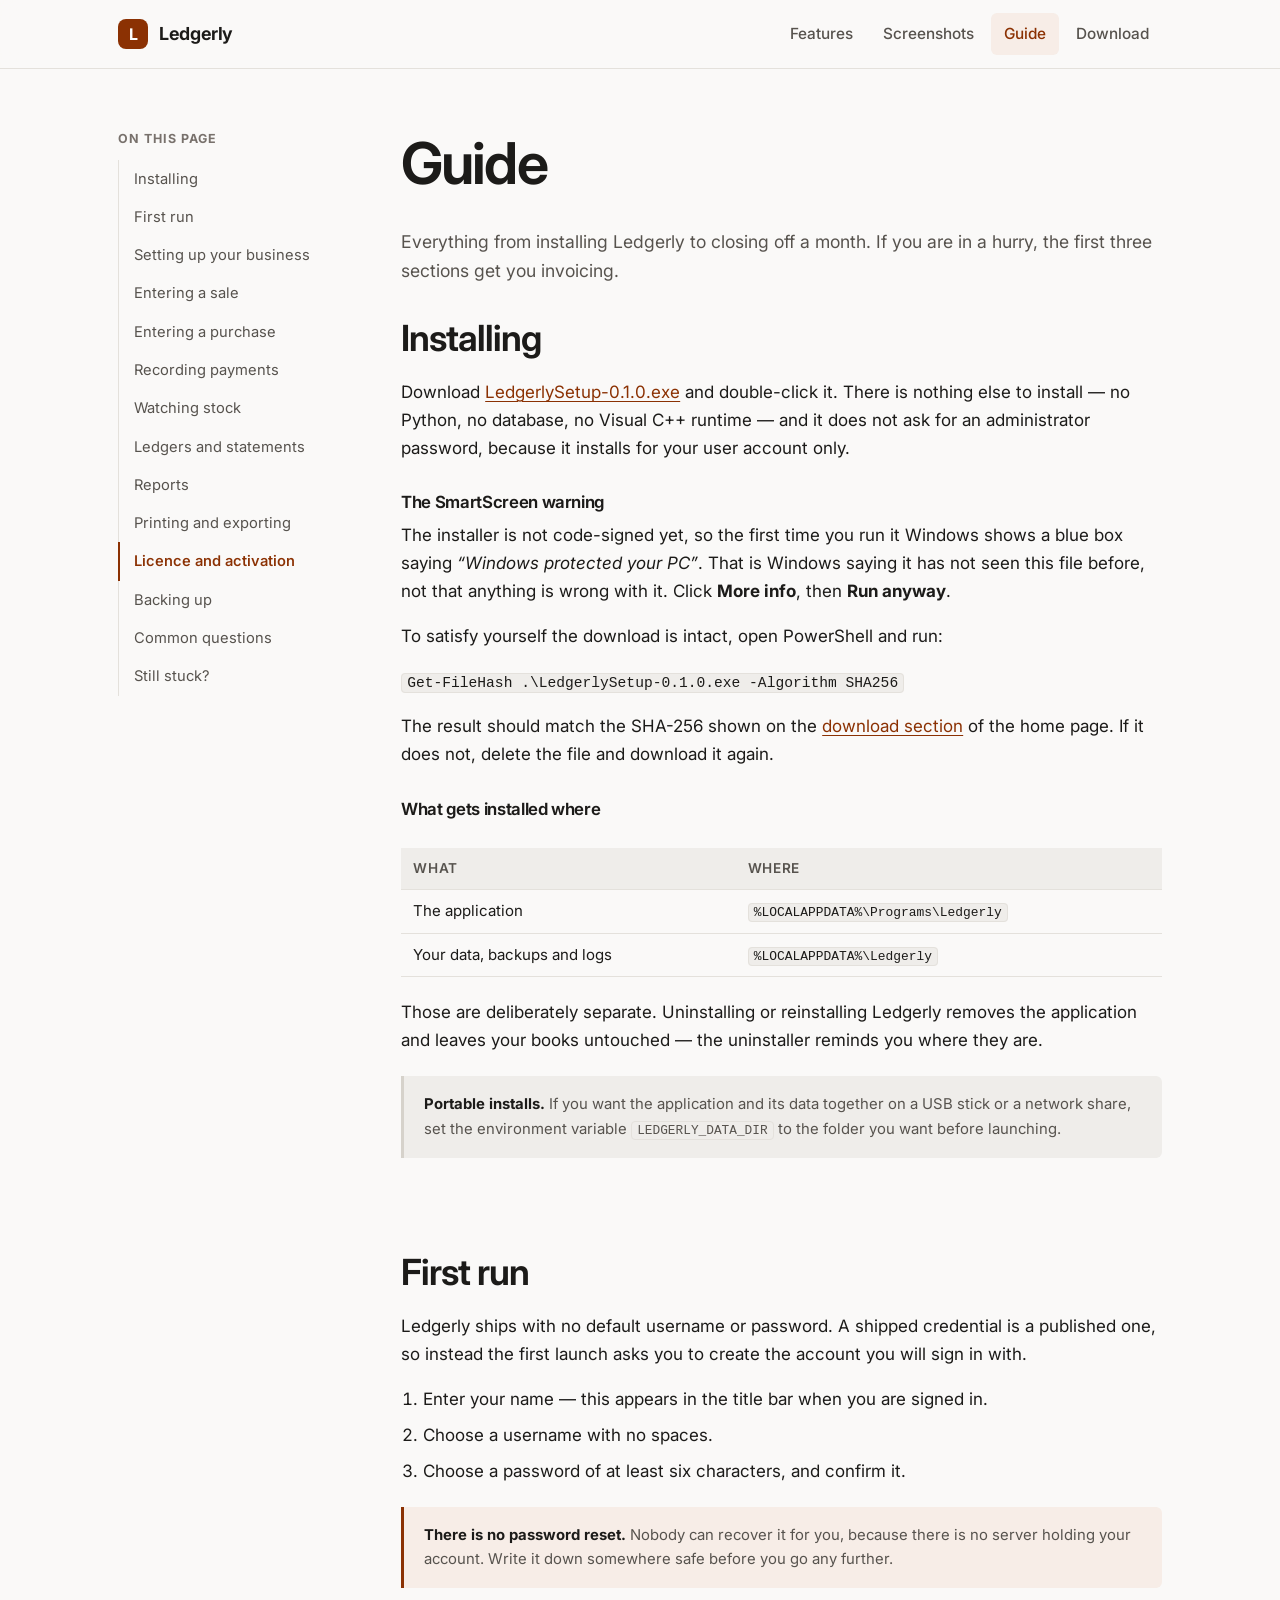
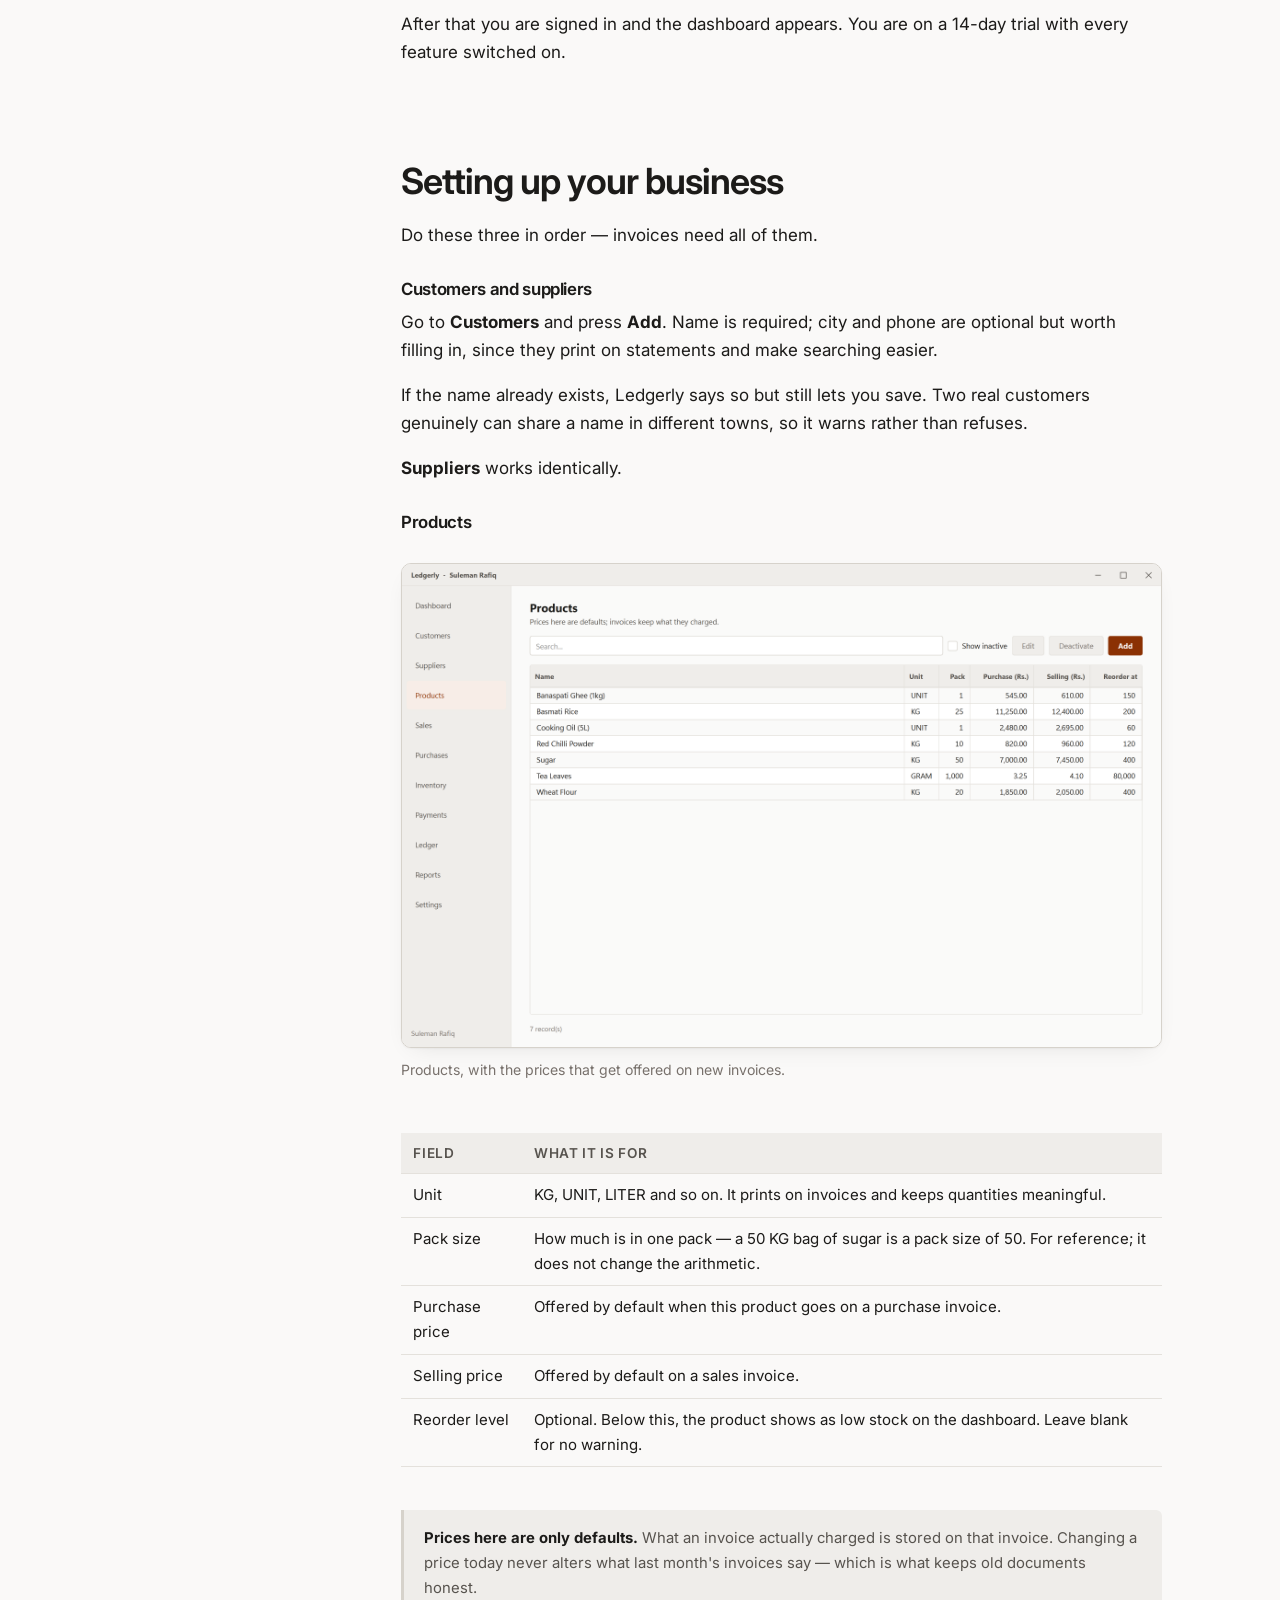
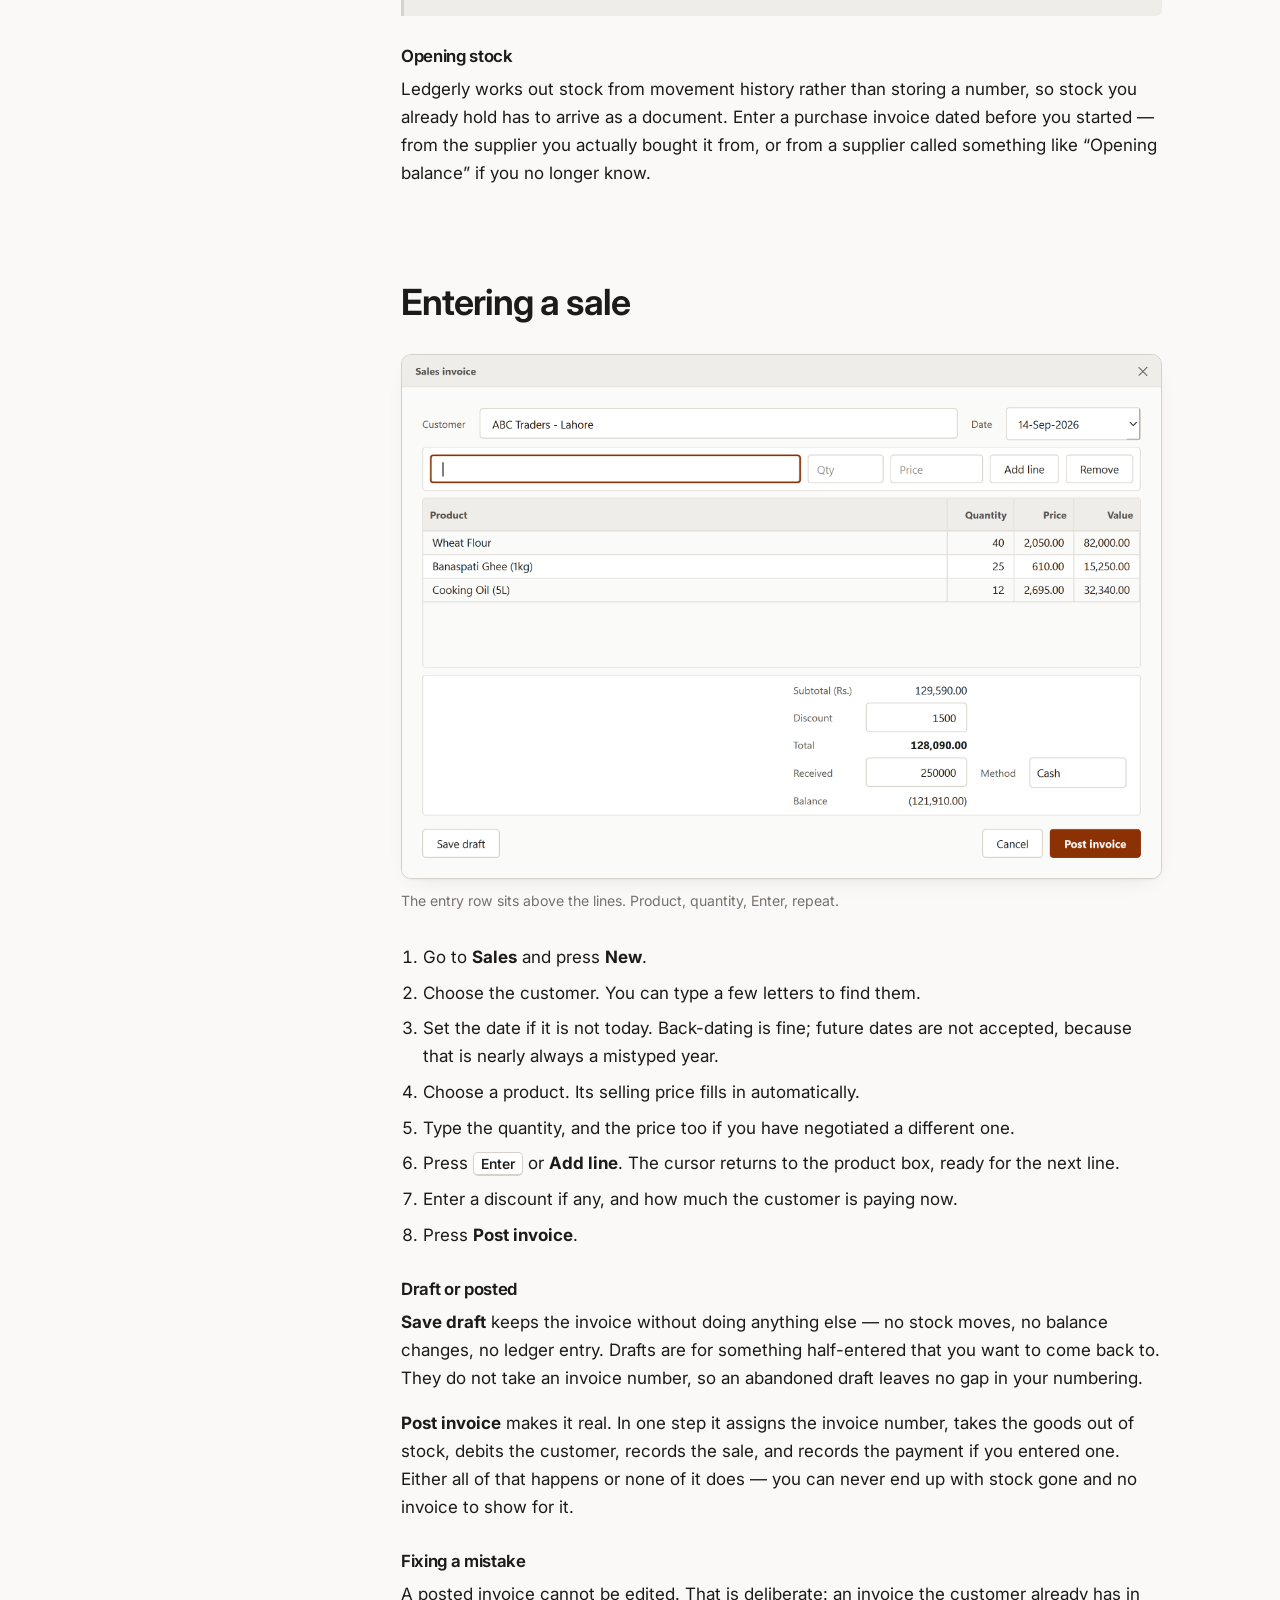
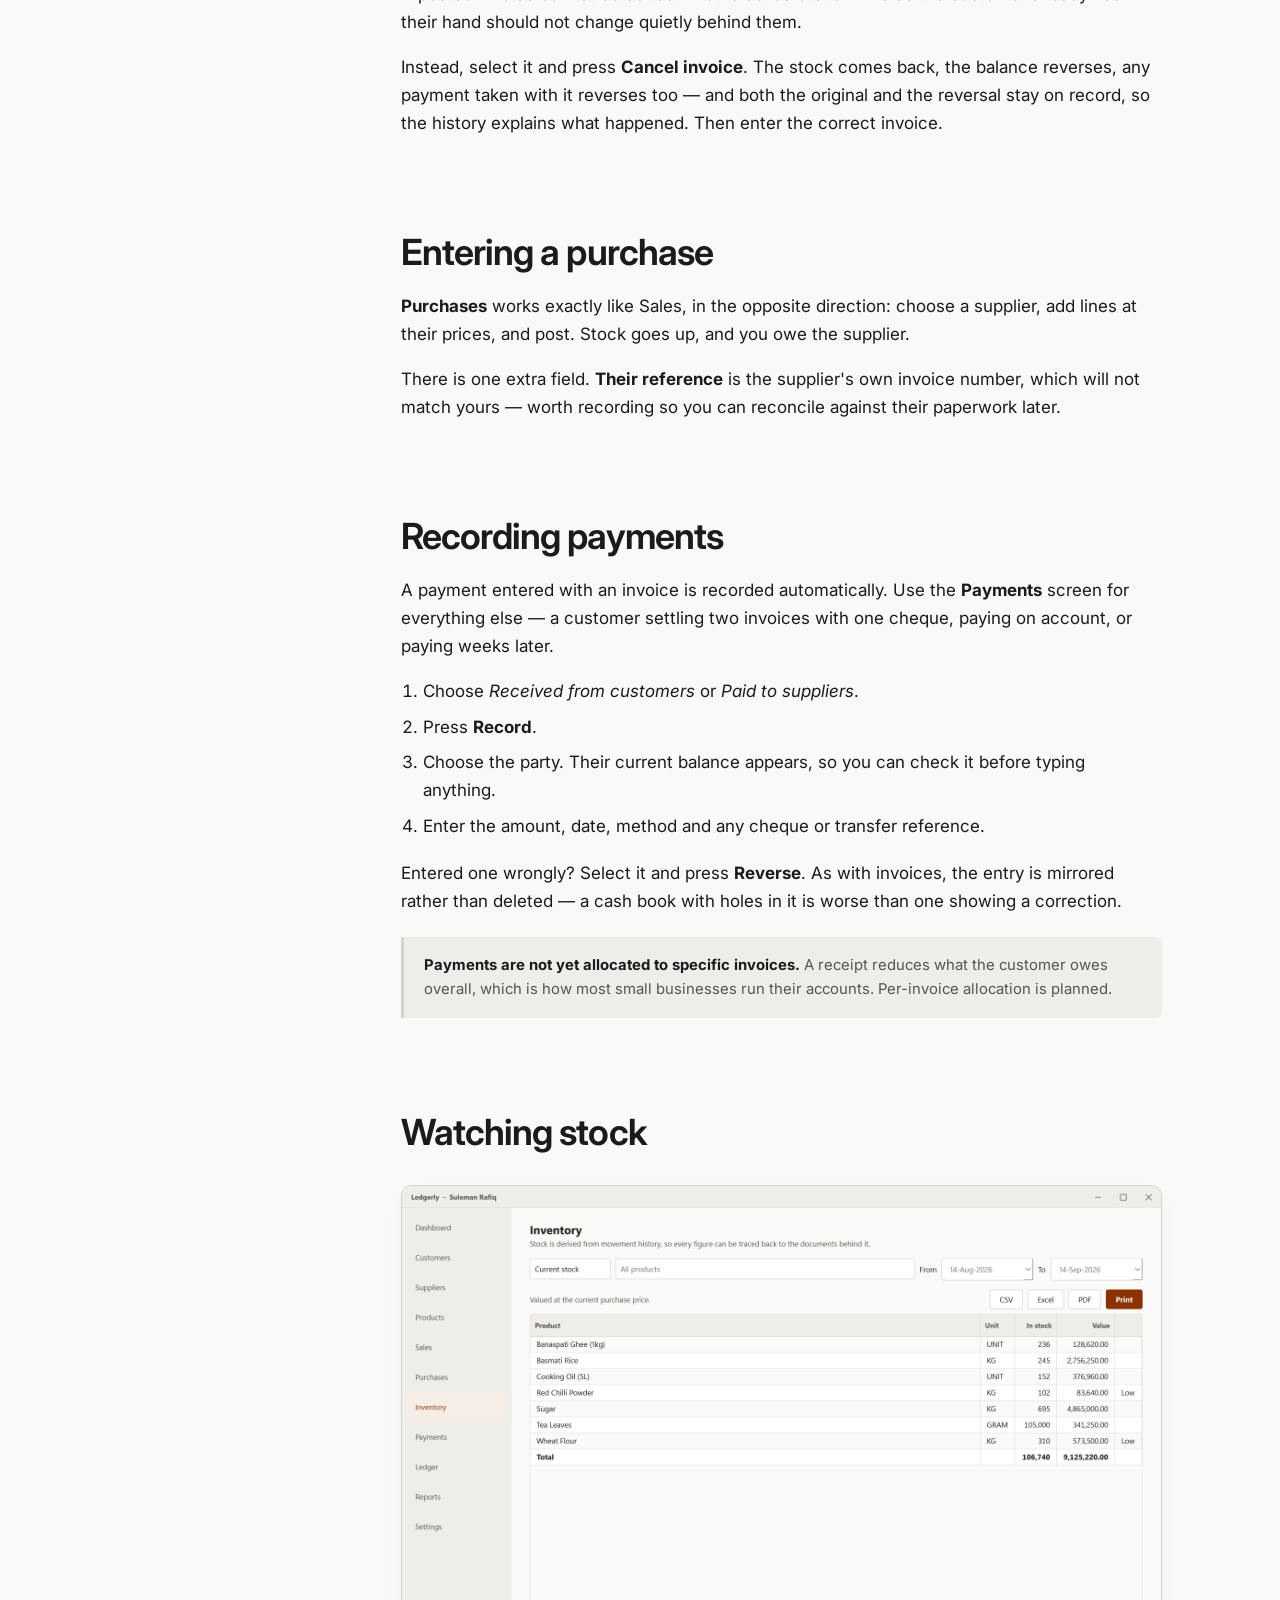
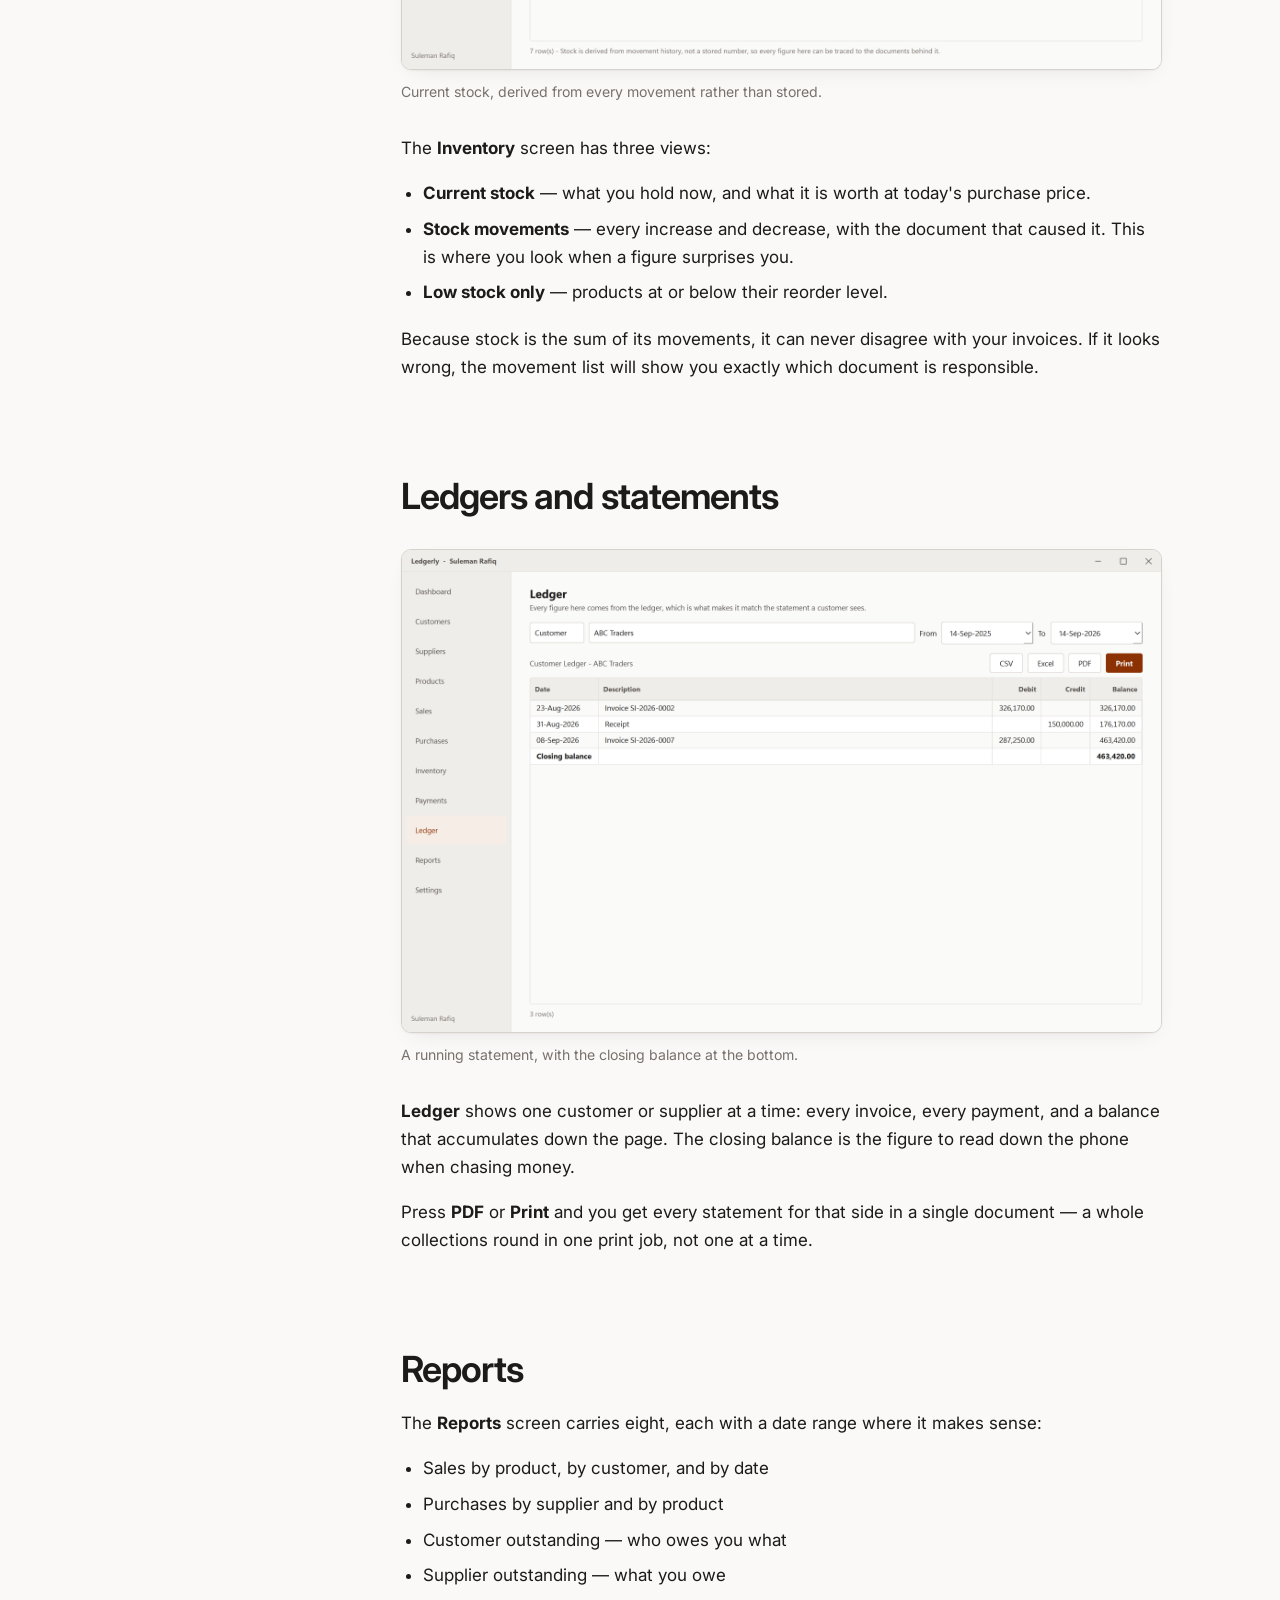
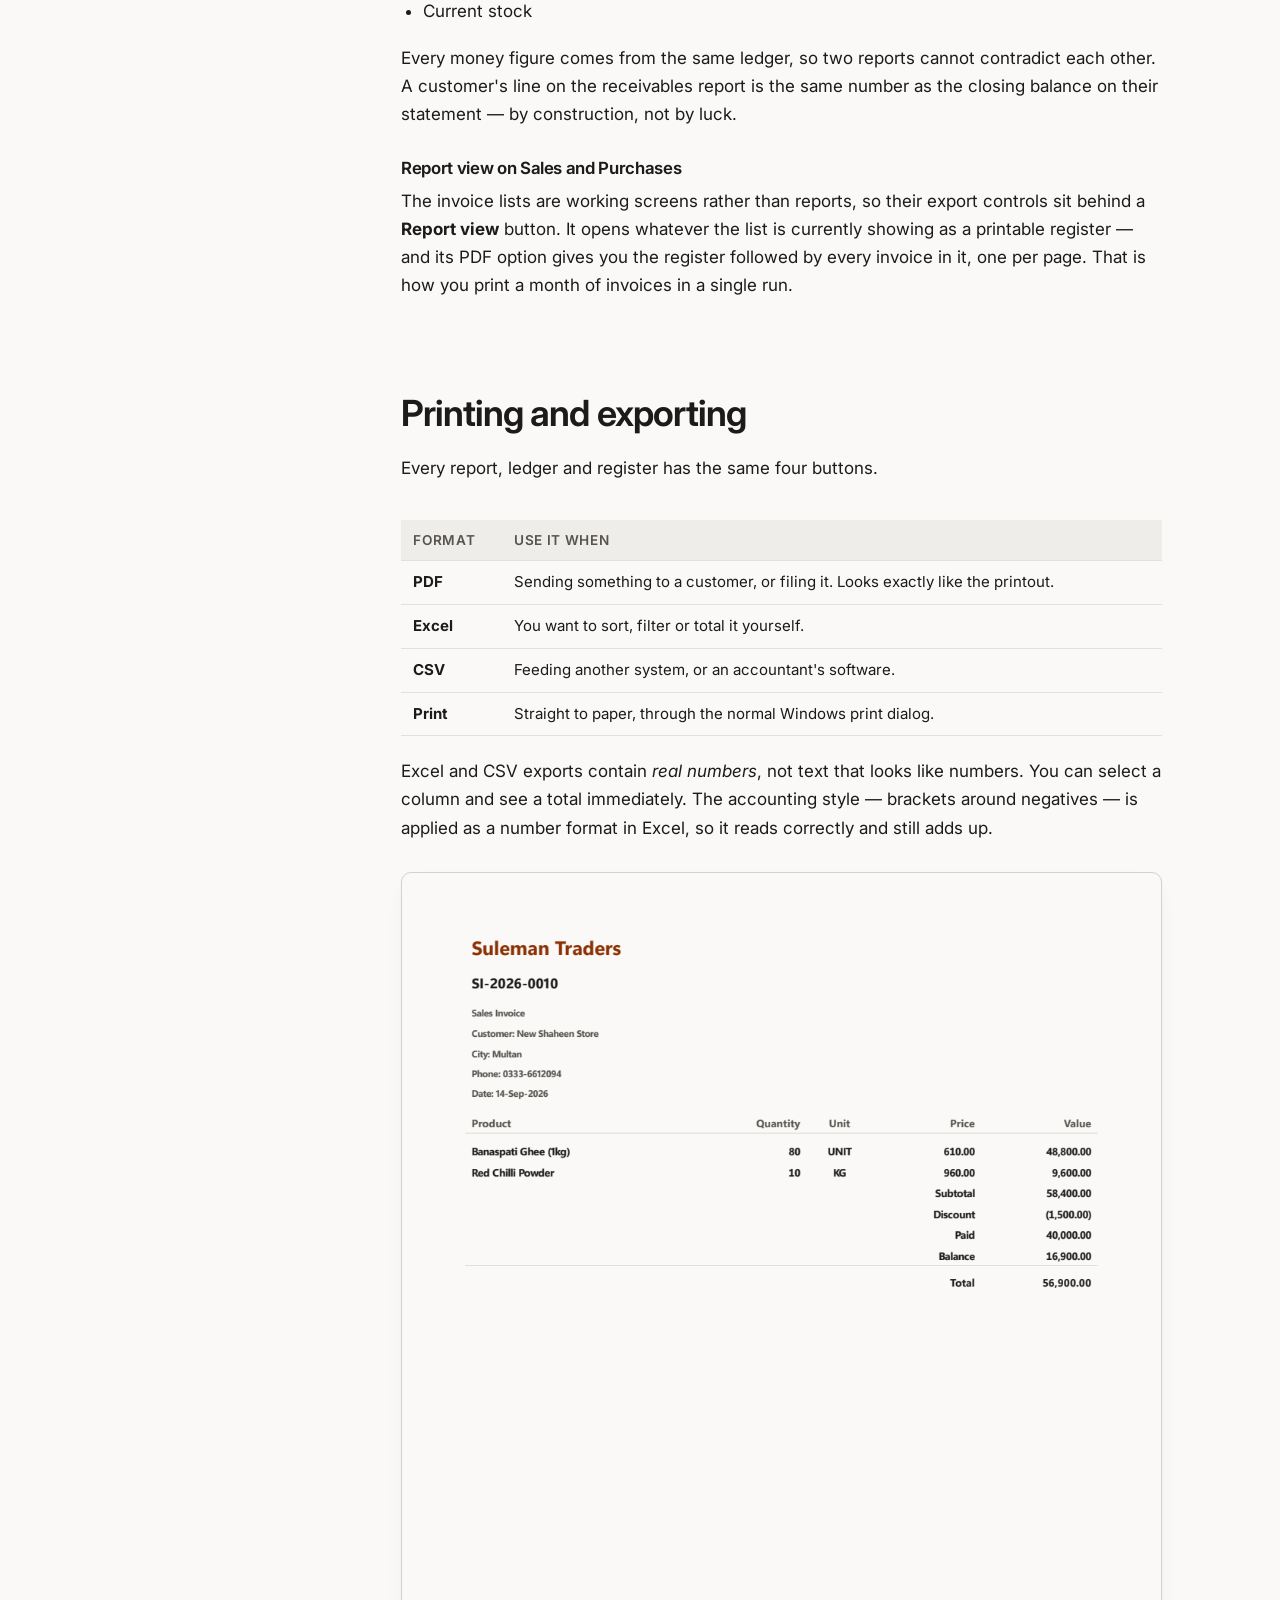
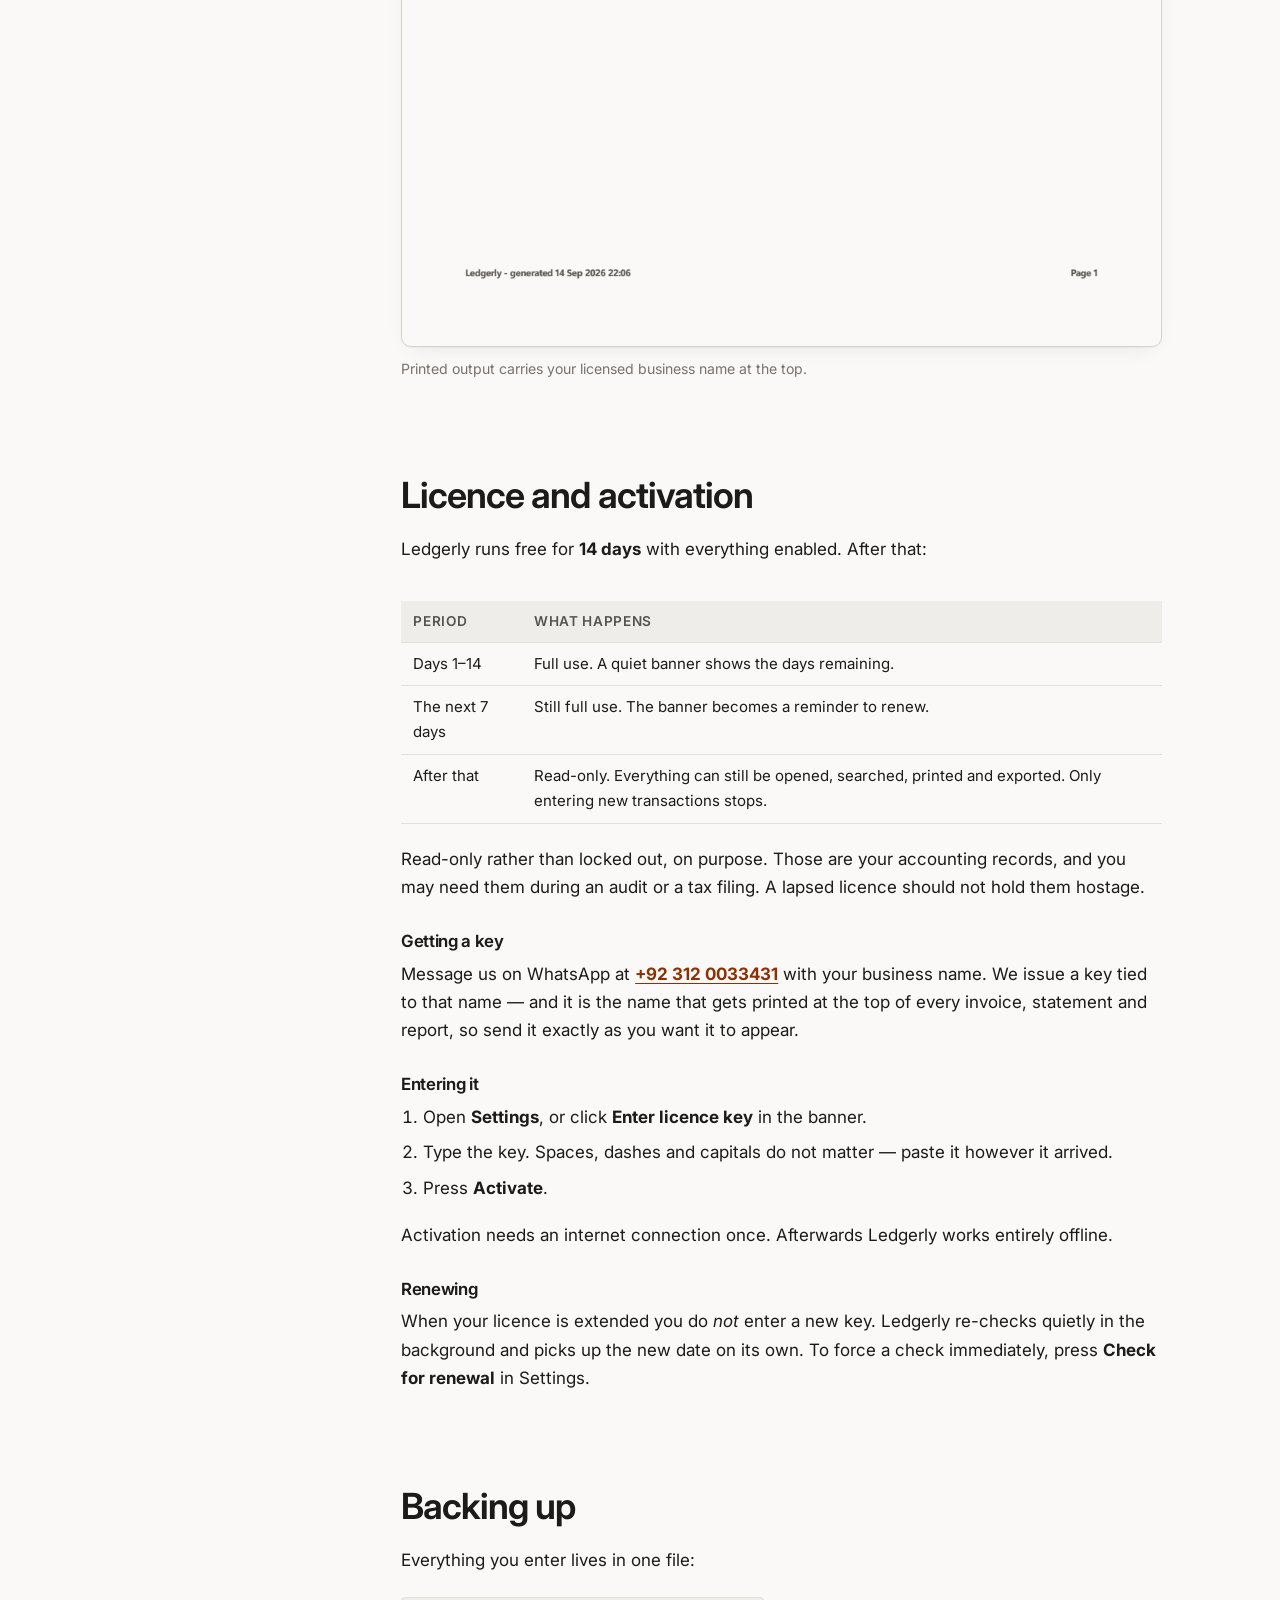
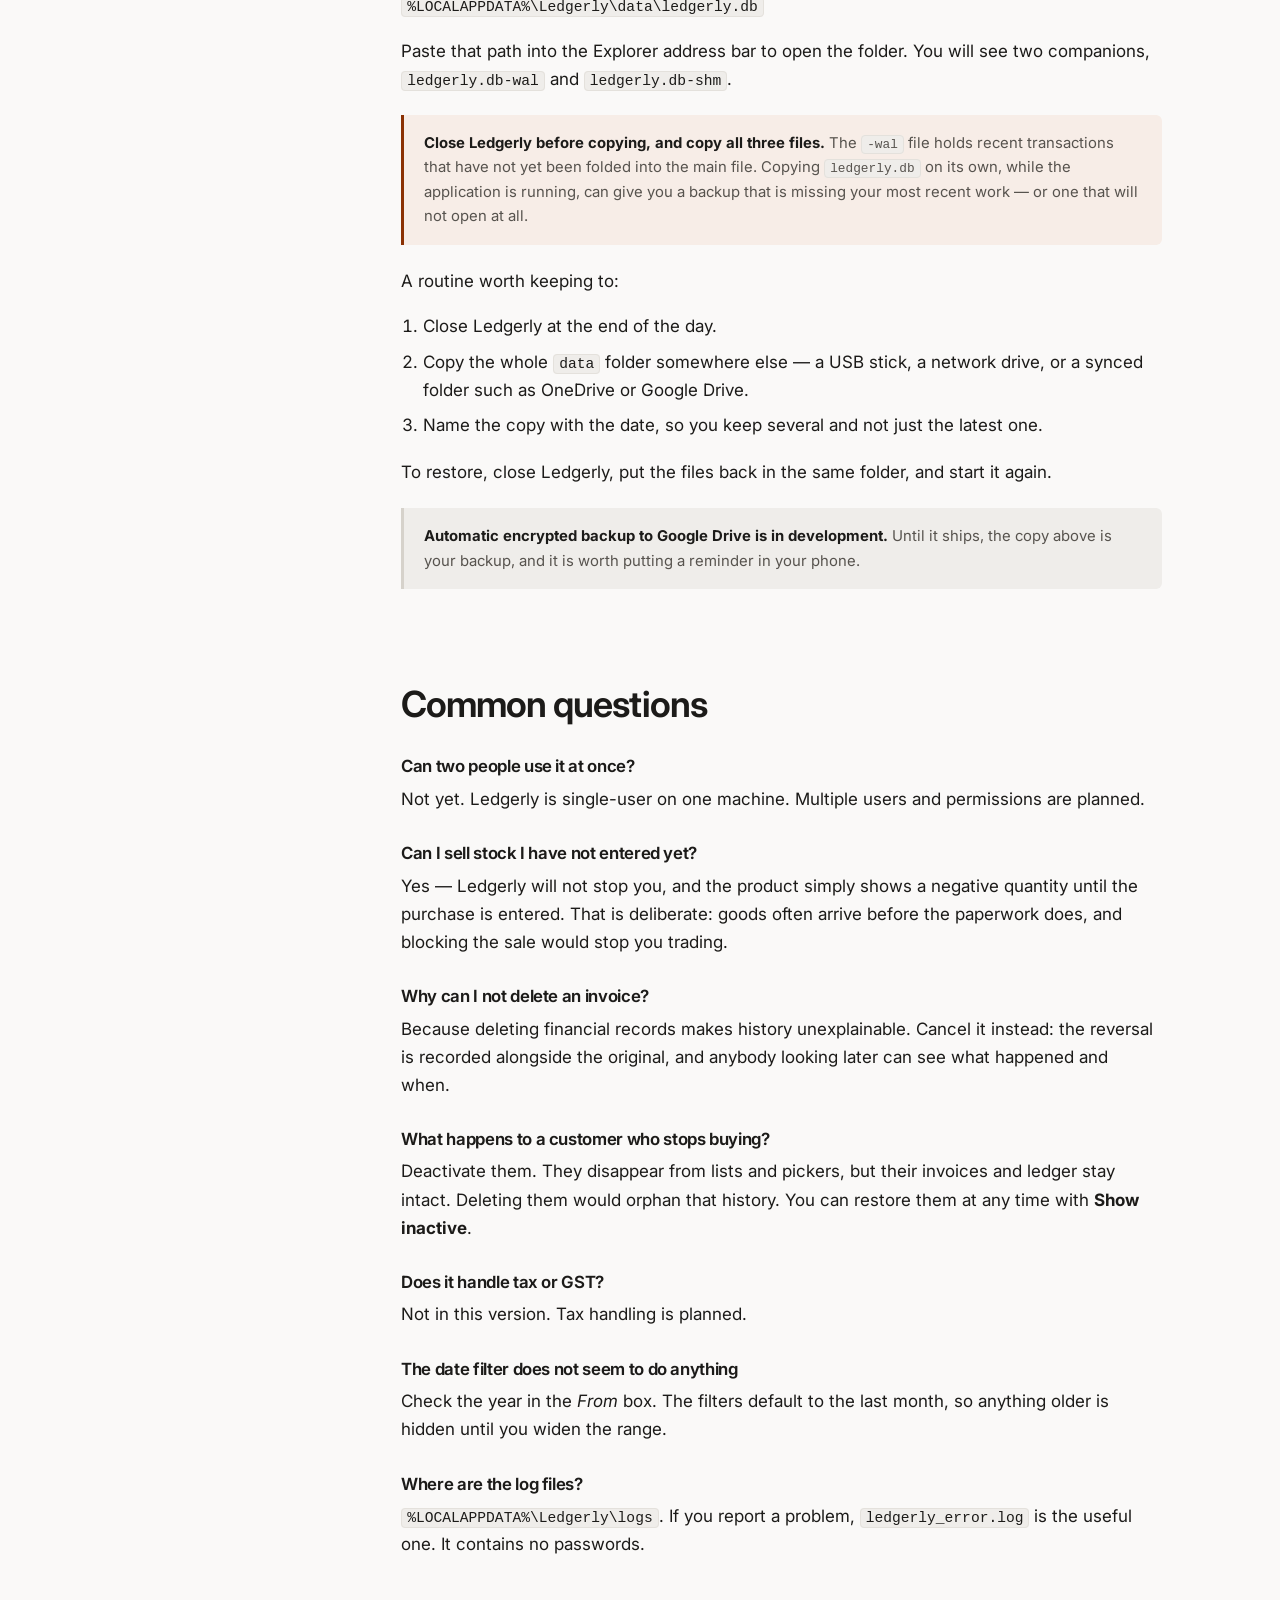
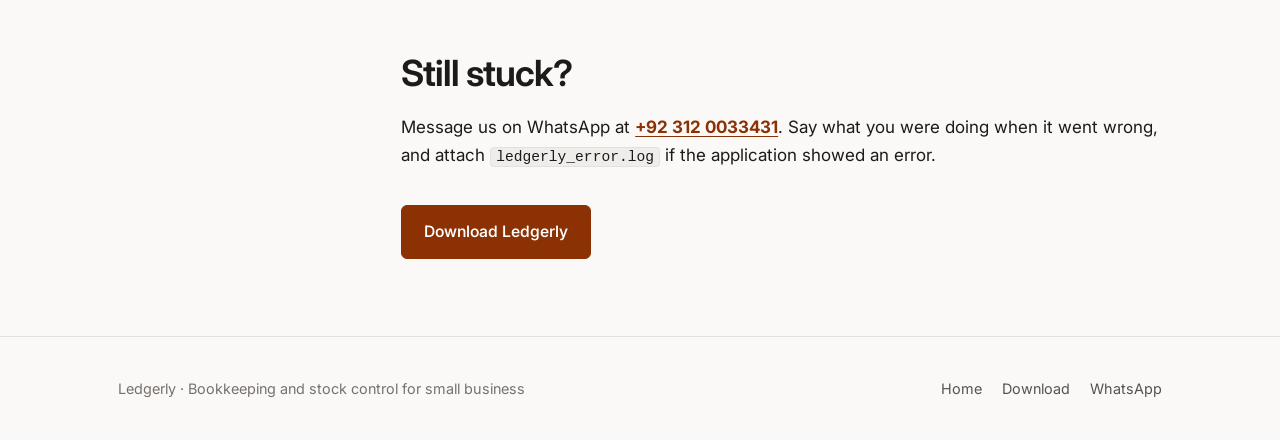
==== docs.html @ e9dcdc24 "Ledgerly website: landing page, guide, screenshots and installer A static site -- two HTML pages, on" ====
<!doctype html>
<html lang="en">
<head>
<meta charset="utf-8">
<meta name="viewport" content="width=device-width, initial-scale=1">
<title>Guide — Ledgerly</title>
<meta name="description" content="How to install Ledgerly, set up your business, enter sales and purchases, run reports, print documents and back up your data.">
<meta name="theme-color" content="#8B3103">
<link rel="canonical" href="https://ledgerly-website-iota.vercel.app/docs">

<meta property="og:site_name" content="Ledgerly">
<meta property="og:title" content="Ledgerly Guide — installing, invoicing, reports and backups">
<meta property="og:description" content="How to install Ledgerly, set up your business, enter sales and purchases, run reports, print documents and back up your data.">
<meta property="og:type" content="article">
<meta property="og:url" content="https://ledgerly-website-iota.vercel.app/docs">
<meta property="og:image" content="https://ledgerly-website-iota.vercel.app/assets/screens/invoice-editor.png">
<meta name="twitter:card" content="summary_large_image">
<meta name="twitter:image" content="https://ledgerly-website-iota.vercel.app/assets/screens/invoice-editor.png">
<meta name="robots" content="index, follow, max-image-preview:large, max-snippet:-1">

<link rel="icon" href="assets/favicon.svg" type="image/svg+xml">
<link rel="preconnect" href="https://fonts.googleapis.com">
<link rel="preconnect" href="https://fonts.gstatic.com" crossorigin>
<link href="https://fonts.googleapis.com/css2?family=Inter:wght@400;500;600;700&display=swap" rel="stylesheet">
<link rel="stylesheet" href="assets/style.css">
<script type="application/ld+json">
{
  "@context": "https://schema.org",
  "@graph": [
    {
      "@type": "TechArticle",
      "@id": "https://ledgerly-website-iota.vercel.app/docs#page",
      "headline": "Ledgerly Guide",
      "description": "How to install Ledgerly, set up your business, enter sales and purchases, run reports, print documents and back up your data.",
      "url": "https://ledgerly-website-iota.vercel.app/docs",
      "inLanguage": "en",
      "about": {
        "@id": "https://ledgerly-website-iota.vercel.app/#app"
      },
      "publisher": {
        "@id": "https://ledgerly-website-iota.vercel.app/#publisher"
      },
      "proficiencyLevel": "Beginner"
    },
    {
      "@type": "BreadcrumbList",
      "itemListElement": [
        {
          "@type": "ListItem",
          "position": 1,
          "name": "Home",
          "item": "https://ledgerly-website-iota.vercel.app/"
        },
        {
          "@type": "ListItem",
          "position": 2,
          "name": "Guide",
          "item": "https://ledgerly-website-iota.vercel.app/docs"
        }
      ]
    },
    {
      "@type": "FAQPage",
      "@id": "https://ledgerly-website-iota.vercel.app/docs#faq",
      "mainEntity": [
        {
          "@type": "Question",
          "name": "Can two people use Ledgerly at once?",
          "acceptedAnswer": {
            "@type": "Answer",
            "text": "Not yet. Ledgerly is single-user on one machine. Multiple users and permissions are planned."
          }
        },
        {
          "@type": "Question",
          "name": "Can I sell stock I have not entered yet?",
          "acceptedAnswer": {
            "@type": "Answer",
            "text": "Yes. Ledgerly will not stop you, and the product simply shows a negative quantity until the purchase is entered. Goods often arrive before the paperwork does, and blocking the sale would stop you trading."
          }
        },
        {
          "@type": "Question",
          "name": "Why can I not delete an invoice in Ledgerly?",
          "acceptedAnswer": {
            "@type": "Answer",
            "text": "Because deleting financial records makes history unexplainable. Cancel it instead: the reversal is recorded alongside the original, so anybody looking later can see what happened and when."
          }
        },
        {
          "@type": "Question",
          "name": "What happens to a customer who stops buying?",
          "acceptedAnswer": {
            "@type": "Answer",
            "text": "Deactivate them. They disappear from lists and pickers, but their invoices and ledger stay intact. Deleting them would orphan that history, and you can restore them at any time."
          }
        },
        {
          "@type": "Question",
          "name": "Does Ledgerly handle tax or GST?",
          "acceptedAnswer": {
            "@type": "Answer",
            "text": "Not in this version. Tax handling is planned."
          }
        },
        {
          "@type": "Question",
          "name": "Where does Ledgerly store my data?",
          "acceptedAnswer": {
            "@type": "Answer",
            "text": "In a single SQLite file at %LOCALAPPDATA%\\Ledgerly\\data\\ledgerly.db on your own computer. Nothing is sent anywhere. Close the application and copy the whole data folder to back it up."
          }
        },
        {
          "@type": "Question",
          "name": "What happens when the Ledgerly trial ends?",
          "acceptedAnswer": {
            "@type": "Answer",
            "text": "There is a further seven-day grace period in which nothing changes. After that Ledgerly becomes read-only: everything can still be opened, searched, printed and exported, and only entering new transactions stops."
          }
        },
        {
          "@type": "Question",
          "name": "How do I get a Ledgerly licence key?",
          "acceptedAnswer": {
            "@type": "Answer",
            "text": "Message +92 312 0033431 on WhatsApp with your business name. That name is printed at the top of every invoice, statement and report."
          }
        }
      ]
    },
    {
      "@type": "HowTo",
      "@id": "https://ledgerly-website-iota.vercel.app/docs#howto-install",
      "name": "Install Ledgerly and enter your first invoice",
      "totalTime": "PT10M",
      "step": [
        {
          "@type": "HowToStep",
          "position": 1,
          "name": "Install",
          "text": "Download LedgerlySetup and double-click it. No administrator rights are needed.",
          "url": "https://ledgerly-website-iota.vercel.app/docs#install"
        },
        {
          "@type": "HowToStep",
          "position": 2,
          "name": "Create your login",
          "text": "Ledgerly ships with no default password, so the first launch asks you to choose a username and password.",
          "url": "https://ledgerly-website-iota.vercel.app/docs#first-run"
        },
        {
          "@type": "HowToStep",
          "position": 3,
          "name": "Add customers, suppliers and products",
          "text": "Enter the parties you trade with and the products you sell, then bring in opening stock as a purchase invoice.",
          "url": "https://ledgerly-website-iota.vercel.app/docs#setup"
        },
        {
          "@type": "HowToStep",
          "position": 4,
          "name": "Post a sale",
          "text": "Choose a customer, add product lines, enter any payment, and post. Stock, balances, the ledger and every report update together.",
          "url": "https://ledgerly-website-iota.vercel.app/docs#sales"
        }
      ]
    }
  ]
}
</script>
</head>
<body>

<a class="skip" href="#main">Skip to content</a>

<header class="site-header">
  <div class="wrap">
    <a class="brand" href="./"><span class="mark" aria-hidden="true">L</span> Ledgerly</a>
    <nav class="site-nav">
      <a class="hide-sm" href="/#features">Features</a>
      <a class="hide-sm" href="/#screens">Screenshots</a>
      <a href="docs" aria-current="page">Guide</a>
      <a href="/#download">Download</a>
    </nav>
  </div>
</header>

<main id="main" class="wrap docs">

  <aside class="docs__nav">
    <strong>On this page</strong>
    <ol></ol>
  </aside>

  <article class="prose">

    <h1>Guide</h1>
    <p style="font-size:1.1rem;color:var(--text-secondary)">
      Everything from installing Ledgerly to closing off a month. If you are
      in a hurry, the first three sections get you invoicing.
    </p>

    <!-- ------------------------------------------------------------ -->
    <h2 id="install">Installing</h2>

    <p>
      Download <a href="downloads/LedgerlySetup-0.1.0.exe" download>LedgerlySetup-0.1.0.exe</a>
      and double-click it. There is nothing else to install — no Python, no
      database, no Visual C++ runtime — and it does not ask for an
      administrator password, because it installs for your user account
      only.
    </p>

    <h3>The SmartScreen warning</h3>
    <p>
      The installer is not code-signed yet, so the first time you run it
      Windows shows a blue box saying <em>“Windows protected your PC”</em>.
      That is Windows saying it has not seen this file before, not that
      anything is wrong with it. Click <strong>More info</strong>, then
      <strong>Run anyway</strong>.
    </p>

    <p>To satisfy yourself the download is intact, open PowerShell and run:</p>
    <p><code>Get-FileHash .\LedgerlySetup-0.1.0.exe -Algorithm SHA256</code></p>
    <p>
      The result should match the SHA-256 shown on the
      <a href="/#download">download section</a> of the home page. If
      it does not, delete the file and download it again.
    </p>

    <h3>What gets installed where</h3>
    <div class="table-scroll">
      <table>
        <thead>
          <tr><th>What</th><th>Where</th></tr>
        </thead>
        <tbody>
          <tr>
            <td>The application</td>
            <td><code>%LOCALAPPDATA%\Programs\Ledgerly</code></td>
          </tr>
          <tr>
            <td>Your data, backups and logs</td>
            <td><code>%LOCALAPPDATA%\Ledgerly</code></td>
          </tr>
        </tbody>
      </table>
    </div>
    <p>
      Those are deliberately separate. Uninstalling or reinstalling Ledgerly
      removes the application and leaves your books untouched — the
      uninstaller reminds you where they are.
    </p>

    <div class="note note--plain">
      <p>
        <strong>Portable installs.</strong> If you want the application and
        its data together on a USB stick or a network share, set the
        environment variable <code>LEDGERLY_DATA_DIR</code> to the folder you
        want before launching.
      </p>
    </div>

    <!-- ------------------------------------------------------------ -->
    <h2 id="first-run">First run</h2>

    <p>
      Ledgerly ships with no default username or password. A shipped
      credential is a published one, so instead the first launch asks you to
      create the account you will sign in with.
    </p>

    <ol>
      <li>Enter your name — this appears in the title bar when you are signed in.</li>
      <li>Choose a username with no spaces.</li>
      <li>Choose a password of at least six characters, and confirm it.</li>
    </ol>

    <div class="note">
      <p>
        <strong>There is no password reset.</strong> Nobody can recover it for
        you, because there is no server holding your account. Write it down
        somewhere safe before you go any further.
      </p>
    </div>

    <p>
      After that you are signed in and the dashboard appears. You are on a
      14-day trial with every feature switched on.
    </p>

    <!-- ------------------------------------------------------------ -->
    <h2 id="setup">Setting up your business</h2>

    <p>Do these three in order — invoices need all of them.</p>

    <h3>Customers and suppliers</h3>
    <p>
      Go to <strong>Customers</strong> and press <strong>Add</strong>. Name is
      required; city and phone are optional but worth filling in, since they
      print on statements and make searching easier.
    </p>
    <p>
      If the name already exists, Ledgerly says so but still lets you save.
      Two real customers genuinely can share a name in different towns, so
      it warns rather than refuses.
    </p>
    <p><strong>Suppliers</strong> works identically.</p>

    <h3>Products</h3>
    <figure>
      <img src="assets/screens/products.png" alt="The product list showing unit, pack size, purchase price, selling price and reorder level." loading="lazy">
      <figcaption>Products, with the prices that get offered on new invoices.</figcaption>
    </figure>

    <div class="table-scroll">
      <table>
        <thead><tr><th>Field</th><th>What it is for</th></tr></thead>
        <tbody>
          <tr><td>Unit</td><td>KG, UNIT, LITER and so on. It prints on invoices and keeps quantities meaningful.</td></tr>
          <tr><td>Pack size</td><td>How much is in one pack — a 50&nbsp;KG bag of sugar is a pack size of 50. For reference; it does not change the arithmetic.</td></tr>
          <tr><td>Purchase price</td><td>Offered by default when this product goes on a purchase invoice.</td></tr>
          <tr><td>Selling price</td><td>Offered by default on a sales invoice.</td></tr>
          <tr><td>Reorder level</td><td>Optional. Below this, the product shows as low stock on the dashboard. Leave blank for no warning.</td></tr>
        </tbody>
      </table>
    </div>

    <div class="note note--plain">
      <p>
        <strong>Prices here are only defaults.</strong> What an invoice
        actually charged is stored on that invoice. Changing a price today
        never alters what last month's invoices say — which is what keeps
        old documents honest.
      </p>
    </div>

    <h3>Opening stock</h3>
    <p>
      Ledgerly works out stock from movement history rather than storing a
      number, so stock you already hold has to arrive as a document. Enter a
      purchase invoice dated before you started — from the supplier you
      actually bought it from, or from a supplier called something like
      “Opening balance” if you no longer know.
    </p>

    <!-- ------------------------------------------------------------ -->
    <h2 id="sales">Entering a sale</h2>

    <figure>
      <img src="assets/screens/invoice-editor.png" alt="The invoice editor with a customer selected, three product lines added, and live totals." loading="lazy">
      <figcaption>The entry row sits above the lines. Product, quantity, Enter, repeat.</figcaption>
    </figure>

    <ol>
      <li>Go to <strong>Sales</strong> and press <strong>New</strong>.</li>
      <li>Choose the customer. You can type a few letters to find them.</li>
      <li>Set the date if it is not today. Back-dating is fine; future dates are not accepted, because that is nearly always a mistyped year.</li>
      <li>Choose a product. Its selling price fills in automatically.</li>
      <li>Type the quantity, and the price too if you have negotiated a different one.</li>
      <li>Press <kbd>Enter</kbd> or <strong>Add line</strong>. The cursor returns to the product box, ready for the next line.</li>
      <li>Enter a discount if any, and how much the customer is paying now.</li>
      <li>Press <strong>Post invoice</strong>.</li>
    </ol>

    <h3>Draft or posted</h3>
    <p>
      <strong>Save draft</strong> keeps the invoice without doing anything
      else — no stock moves, no balance changes, no ledger entry. Drafts are
      for something half-entered that you want to come back to. They do not
      take an invoice number, so an abandoned draft leaves no gap in your
      numbering.
    </p>
    <p>
      <strong>Post invoice</strong> makes it real. In one step it assigns the
      invoice number, takes the goods out of stock, debits the customer,
      records the sale, and records the payment if you entered one. Either
      all of that happens or none of it does — you can never end up with
      stock gone and no invoice to show for it.
    </p>

    <h3>Fixing a mistake</h3>
    <p>
      A posted invoice cannot be edited. That is deliberate: an invoice the
      customer already has in their hand should not change quietly behind
      them.
    </p>
    <p>
      Instead, select it and press <strong>Cancel invoice</strong>. The stock
      comes back, the balance reverses, any payment taken with it reverses
      too — and both the original and the reversal stay on record, so the
      history explains what happened. Then enter the correct invoice.
    </p>

    <!-- ------------------------------------------------------------ -->
    <h2 id="purchases">Entering a purchase</h2>
    <p>
      <strong>Purchases</strong> works exactly like Sales, in the opposite
      direction: choose a supplier, add lines at their prices, and post.
      Stock goes up, and you owe the supplier.
    </p>
    <p>
      There is one extra field. <strong>Their reference</strong> is the
      supplier's own invoice number, which will not match yours — worth
      recording so you can reconcile against their paperwork later.
    </p>

    <!-- ------------------------------------------------------------ -->
    <h2 id="payments">Recording payments</h2>

    <p>
      A payment entered with an invoice is recorded automatically. Use the
      <strong>Payments</strong> screen for everything else — a customer
      settling two invoices with one cheque, paying on account, or paying
      weeks later.
    </p>

    <ol>
      <li>Choose <em>Received from customers</em> or <em>Paid to suppliers</em>.</li>
      <li>Press <strong>Record</strong>.</li>
      <li>Choose the party. Their current balance appears, so you can check it before typing anything.</li>
      <li>Enter the amount, date, method and any cheque or transfer reference.</li>
    </ol>

    <p>
      Entered one wrongly? Select it and press <strong>Reverse</strong>. As
      with invoices, the entry is mirrored rather than deleted — a cash book
      with holes in it is worse than one showing a correction.
    </p>

    <div class="note note--plain">
      <p>
        <strong>Payments are not yet allocated to specific invoices.</strong>
        A receipt reduces what the customer owes overall, which is how most
        small businesses run their accounts. Per-invoice allocation is
        planned.
      </p>
    </div>

    <!-- ------------------------------------------------------------ -->
    <h2 id="stock">Watching stock</h2>

    <figure>
      <img src="assets/screens/inventory.png" alt="Current stock with quantities, values and low-stock flags." loading="lazy">
      <figcaption>Current stock, derived from every movement rather than stored.</figcaption>
    </figure>

    <p>The <strong>Inventory</strong> screen has three views:</p>
    <ul>
      <li><strong>Current stock</strong> — what you hold now, and what it is worth at today's purchase price.</li>
      <li><strong>Stock movements</strong> — every increase and decrease, with the document that caused it. This is where you look when a figure surprises you.</li>
      <li><strong>Low stock only</strong> — products at or below their reorder level.</li>
    </ul>

    <p>
      Because stock is the sum of its movements, it can never disagree with
      your invoices. If it looks wrong, the movement list will show you
      exactly which document is responsible.
    </p>

    <!-- ------------------------------------------------------------ -->
    <h2 id="ledgers">Ledgers and statements</h2>

    <figure>
      <img src="assets/screens/ledger.png" alt="A customer ledger with invoices, receipts and a running balance." loading="lazy">
      <figcaption>A running statement, with the closing balance at the bottom.</figcaption>
    </figure>

    <p>
      <strong>Ledger</strong> shows one customer or supplier at a time:
      every invoice, every payment, and a balance that accumulates down the
      page. The closing balance is the figure to read down the phone when
      chasing money.
    </p>
    <p>
      Press <strong>PDF</strong> or <strong>Print</strong> and you get every
      statement for that side in a single document — a whole collections
      round in one print job, not one at a time.
    </p>

    <!-- ------------------------------------------------------------ -->
    <h2 id="reports">Reports</h2>

    <p>The <strong>Reports</strong> screen carries eight, each with a date range where it makes sense:</p>
    <ul>
      <li>Sales by product, by customer, and by date</li>
      <li>Purchases by supplier and by product</li>
      <li>Customer outstanding — who owes you what</li>
      <li>Supplier outstanding — what you owe</li>
      <li>Current stock</li>
    </ul>

    <p>
      Every money figure comes from the same ledger, so two reports cannot
      contradict each other. A customer's line on the receivables report is
      the same number as the closing balance on their statement — by
      construction, not by luck.
    </p>

    <h3>Report view on Sales and Purchases</h3>
    <p>
      The invoice lists are working screens rather than reports, so their
      export controls sit behind a <strong>Report view</strong> button. It
      opens whatever the list is currently showing as a printable register —
      and its PDF option gives you the register followed by every invoice in
      it, one per page. That is how you print a month of invoices in a single
      run.
    </p>

    <!-- ------------------------------------------------------------ -->
    <h2 id="printing">Printing and exporting</h2>

    <p>Every report, ledger and register has the same four buttons.</p>

    <div class="table-scroll">
      <table>
        <thead><tr><th>Format</th><th>Use it when</th></tr></thead>
        <tbody>
          <tr><td><strong>PDF</strong></td><td>Sending something to a customer, or filing it. Looks exactly like the printout.</td></tr>
          <tr><td><strong>Excel</strong></td><td>You want to sort, filter or total it yourself.</td></tr>
          <tr><td><strong>CSV</strong></td><td>Feeding another system, or an accountant's software.</td></tr>
          <tr><td><strong>Print</strong></td><td>Straight to paper, through the normal Windows print dialog.</td></tr>
        </tbody>
      </table>
    </div>

    <p>
      Excel and CSV exports contain <em>real numbers</em>, not text that looks
      like numbers. You can select a column and see a total immediately. The
      accounting style — brackets around negatives — is applied as a number
      format in Excel, so it reads correctly and still adds up.
    </p>

    <figure>
      <img src="assets/screens/printed-invoice.png" alt="A printed invoice with the business name, customer details, lines and closing totals." loading="lazy">
      <figcaption>Printed output carries your licensed business name at the top.</figcaption>
    </figure>

    <!-- ------------------------------------------------------------ -->
    <h2 id="licence">Licence and activation</h2>

    <p>
      Ledgerly runs free for <strong>14 days</strong> with everything enabled.
      After that:
    </p>

    <div class="table-scroll">
      <table>
        <thead><tr><th>Period</th><th>What happens</th></tr></thead>
        <tbody>
          <tr><td>Days 1–14</td><td>Full use. A quiet banner shows the days remaining.</td></tr>
          <tr><td>The next 7 days</td><td>Still full use. The banner becomes a reminder to renew.</td></tr>
          <tr><td>After that</td><td>Read-only. Everything can still be opened, searched, printed and exported. Only entering new transactions stops.</td></tr>
        </tbody>
      </table>
    </div>

    <p>
      Read-only rather than locked out, on purpose. Those are your accounting
      records, and you may need them during an audit or a tax filing. A
      lapsed licence should not hold them hostage.
    </p>

    <h3>Getting a key</h3>
    <p>
      Message us on WhatsApp at
      <a href="https://wa.me/923120033431" target="_blank" rel="noopener"><strong>+92&nbsp;312&nbsp;0033431</strong></a>
      with your business name. We issue a key tied to that name — and it is
      the name that gets printed at the top of every invoice, statement and
      report, so send it exactly as you want it to appear.
    </p>

    <h3>Entering it</h3>
    <ol>
      <li>Open <strong>Settings</strong>, or click <strong>Enter licence key</strong> in the banner.</li>
      <li>Type the key. Spaces, dashes and capitals do not matter — paste it however it arrived.</li>
      <li>Press <strong>Activate</strong>.</li>
    </ol>
    <p>
      Activation needs an internet connection once. Afterwards Ledgerly works
      entirely offline.
    </p>

    <h3>Renewing</h3>
    <p>
      When your licence is extended you do <em>not</em> enter a new key.
      Ledgerly re-checks quietly in the background and picks up the new date
      on its own. To force a check immediately, press
      <strong>Check for renewal</strong> in Settings.
    </p>

    <!-- ------------------------------------------------------------ -->
    <h2 id="backup">Backing up</h2>

    <p>
      Everything you enter lives in one file:
    </p>
    <p><code>%LOCALAPPDATA%\Ledgerly\data\ledgerly.db</code></p>
    <p>
      Paste that path into the Explorer address bar to open the folder. You
      will see two companions, <code>ledgerly.db-wal</code> and
      <code>ledgerly.db-shm</code>.
    </p>

    <div class="note">
      <p>
        <strong>Close Ledgerly before copying, and copy all three files.</strong>
        The <code>-wal</code> file holds recent transactions that have not yet
        been folded into the main file. Copying <code>ledgerly.db</code> on its
        own, while the application is running, can give you a backup that is
        missing your most recent work — or one that will not open at all.
      </p>
    </div>

    <p>A routine worth keeping to:</p>
    <ol>
      <li>Close Ledgerly at the end of the day.</li>
      <li>Copy the whole <code>data</code> folder somewhere else — a USB stick, a network drive, or a synced folder such as OneDrive or Google Drive.</li>
      <li>Name the copy with the date, so you keep several and not just the latest one.</li>
    </ol>

    <p>
      To restore, close Ledgerly, put the files back in the same folder, and
      start it again.
    </p>

    <div class="note note--plain">
      <p>
        <strong>Automatic encrypted backup to Google Drive is in development.</strong>
        Until it ships, the copy above is your backup, and it is worth
        putting a reminder in your phone.
      </p>
    </div>

    <!-- ------------------------------------------------------------ -->
    <h2 id="faq">Common questions</h2>

    <h3>Can two people use it at once?</h3>
    <p>
      Not yet. Ledgerly is single-user on one machine. Multiple users and
      permissions are planned.
    </p>

    <h3>Can I sell stock I have not entered yet?</h3>
    <p>
      Yes — Ledgerly will not stop you, and the product simply shows a
      negative quantity until the purchase is entered. That is deliberate:
      goods often arrive before the paperwork does, and blocking the sale
      would stop you trading.
    </p>

    <h3>Why can I not delete an invoice?</h3>
    <p>
      Because deleting financial records makes history unexplainable. Cancel
      it instead: the reversal is recorded alongside the original, and
      anybody looking later can see what happened and when.
    </p>

    <h3>What happens to a customer who stops buying?</h3>
    <p>
      Deactivate them. They disappear from lists and pickers, but their
      invoices and ledger stay intact. Deleting them would orphan that
      history. You can restore them at any time with <strong>Show inactive</strong>.
    </p>

    <h3>Does it handle tax or GST?</h3>
    <p>Not in this version. Tax handling is planned.</p>

    <h3>The date filter does not seem to do anything</h3>
    <p>
      Check the year in the <em>From</em> box. The filters default to the last
      month, so anything older is hidden until you widen the range.
    </p>

    <h3>Where are the log files?</h3>
    <p>
      <code>%LOCALAPPDATA%\Ledgerly\logs</code>. If you report a problem,
      <code>ledgerly_error.log</code> is the useful one. It contains no
      passwords.
    </p>

    <!-- ------------------------------------------------------------ -->
    <h2 id="help">Still stuck?</h2>
    <p>
      Message us on WhatsApp at
      <a href="https://wa.me/923120033431" target="_blank" rel="noopener"><strong>+92&nbsp;312&nbsp;0033431</strong></a>.
      Say what you were doing when it went wrong, and attach
      <code>ledgerly_error.log</code> if the application showed an error.
    </p>

    <p style="margin-top:36px">
      <a class="btn btn--primary" href="/#download">Download Ledgerly</a>
    </p>

  </article>
</main>

<footer class="site-footer">
  <div class="wrap">
    <span>Ledgerly &middot; Bookkeeping and stock control for small business</span>
    <nav>
      <a href="/">Home</a>
      <a href="/#download">Download</a>
      <a href="https://wa.me/923120033431" target="_blank" rel="noopener">WhatsApp</a>
    </nav>
  </div>
</footer>

<dialog class="lightbox" id="lightbox">
  <button class="lightbox__close" type="button" aria-label="Close">&times;</button>
  <img src="" alt="">
</dialog>

<script src="assets/app.js" defer></script>
</body>
</html>
---- assets/style.css ----
/* Ledgerly website
 *
 * The same design system as the application: 70% warm neutral ground,
 * 20% structural surfaces, 10% accent. #8B3103 measures 7.9:1 as text on
 * the off-white and 8.3:1 under white as a fill, so it works as both.
 *
 * The accent marks actions and navigation only. It never carries meaning
 * about money -- a warm red-orange reads as "loss" beside a figure.
 */

:root {
  /* 70% -- dominant neutral */
  --bg: #faf9f8;
  --bg-elevated: #ffffff;

  /* 20% -- structure */
  --surface: #efedea;
  --surface-hover: #e7e4e0;
  --border: #e4e1dc;
  --border-strong: #d6d2cb;

  /* 10% -- accent */
  --accent: #8b3103;
  --accent-hover: #732903;
  --accent-pressed: #5c2102;
  --accent-subtle: #f7ede7;
  --on-accent: #ffffff;

  --text: #1c1b19;
  --text-secondary: #57534e;
  --text-muted: #78716c;

  --success: #1d7a54;

  --radius: 10px;
  --radius-sm: 6px;
  --shadow: 0 1px 2px rgb(28 27 25 / 4%), 0 8px 24px -12px rgb(28 27 25 / 12%);
  --shadow-lift: 0 2px 4px rgb(28 27 25 / 5%), 0 24px 48px -20px rgb(28 27 25 / 22%);

  --max: 1140px;
  --gutter: clamp(20px, 5vw, 48px);

  --sans: "Inter", "Segoe UI Variable Text", "Segoe UI", system-ui, -apple-system,
    sans-serif;

  color-scheme: light dark;
}

@media (prefers-color-scheme: dark) {
  :root {
    --bg: #141413;
    --bg-elevated: #1c1c1a;
    --surface: #212120;
    --surface-hover: #2a2a27;
    --border: #302f2c;
    --border-strong: #43423e;

    /* #8B3103 is 1.6:1 on a dark ground, so the accent lifts. */
    --accent: #e88b4f;
    --accent-hover: #f0a06b;
    --accent-pressed: #d17435;
    --accent-subtle: #2a1d13;
    --on-accent: #1a1008;

    --text: #f5f3f1;
    --text-secondary: #b8b2aa;
    --text-muted: #8d8880;

    --success: #45b184;

    --shadow: 0 1px 2px rgb(0 0 0 / 30%), 0 8px 24px -12px rgb(0 0 0 / 50%);
    --shadow-lift: 0 2px 4px rgb(0 0 0 / 30%), 0 24px 48px -20px rgb(0 0 0 / 60%);
  }
}

/* ---------- base ---------- */

*,
*::before,
*::after {
  box-sizing: border-box;
}

html {
  scroll-behavior: smooth;
  /* Anchored headings must not hide under the sticky bar. */
  scroll-padding-top: 88px;
  -webkit-text-size-adjust: 100%;
}

@media (prefers-reduced-motion: reduce) {
  html {
    scroll-behavior: auto;
  }
  *,
  *::before,
  *::after {
    animation-duration: 0.01ms !important;
    transition-duration: 0.01ms !important;
  }
}

body {
  margin: 0;
  background: var(--bg);
  color: var(--text);
  font-family: var(--sans);
  font-size: 17px;
  line-height: 1.65;
  -webkit-font-smoothing: antialiased;
}

img {
  max-width: 100%;
  height: auto;
  display: block;
}

a {
  color: var(--accent);
  text-decoration-thickness: 1px;
  text-underline-offset: 3px;
}

a:hover {
  color: var(--accent-hover);
}

h1,
h2,
h3,
h4 {
  line-height: 1.2;
  letter-spacing: -0.021em;
  margin: 0 0 0.5em;
  font-weight: 640;
}

h1 {
  font-size: clamp(2.3rem, 5.2vw, 3.6rem);
  letter-spacing: -0.033em;
}
h2 {
  font-size: clamp(1.65rem, 3.4vw, 2.25rem);
  letter-spacing: -0.027em;
}
h3 {
  font-size: 1.14rem;
}

p {
  margin: 0 0 1em;
}

:focus-visible {
  outline: 2px solid var(--accent);
  outline-offset: 3px;
  border-radius: 3px;
}

/* Figures line up down a column only with tabular numerals. */
.num {
  font-variant-numeric: tabular-nums;
}

.wrap {
  max-width: var(--max);
  margin-inline: auto;
  padding-inline: var(--gutter);
}

.skip {
  position: absolute;
  left: -9999px;
}
.skip:focus {
  left: 16px;
  top: 16px;
  z-index: 100;
  background: var(--accent);
  color: var(--on-accent);
  padding: 10px 18px;
  border-radius: var(--radius-sm);
}

/* ---------- buttons ---------- */

.btn {
  display: inline-flex;
  align-items: center;
  gap: 10px;
  padding: 13px 22px;
  border-radius: var(--radius-sm);
  border: 1px solid var(--border-strong);
  background: var(--bg-elevated);
  color: var(--text);
  font: inherit;
  font-weight: 550;
  font-size: 0.98rem;
  text-decoration: none;
  cursor: pointer;
  transition: background 0.14s ease, border-color 0.14s ease, transform 0.14s ease;
}

.btn:hover {
  background: var(--surface-hover);
  color: var(--text);
}

.btn--primary {
  background: var(--accent);
  border-color: var(--accent);
  color: var(--on-accent);
}

.btn--primary:hover {
  background: var(--accent-hover);
  border-color: var(--accent-hover);
  color: var(--on-accent);
  transform: translateY(-1px);
}

.btn--lg {
  padding: 16px 28px;
  font-size: 1.05rem;
}

.btn--ghost {
  background: transparent;
  border-color: transparent;
}
.btn--ghost:hover {
  background: var(--surface);
}

.btn svg {
  flex: none;
}

/* ---------- header ---------- */

.site-header {
  position: sticky;
  top: 0;
  z-index: 40;
  background: color-mix(in srgb, var(--bg) 88%, transparent);
  backdrop-filter: blur(12px);
  border-bottom: 1px solid var(--border);
}

.site-header .wrap {
  display: flex;
  align-items: center;
  gap: 20px;
  height: 68px;
}

.brand {
  display: flex;
  align-items: center;
  gap: 11px;
  font-weight: 680;
  font-size: 1.12rem;
  letter-spacing: -0.02em;
  color: var(--text);
  text-decoration: none;
  margin-right: auto;
}

.brand:hover {
  color: var(--text);
}

.mark {
  width: 30px;
  height: 30px;
  border-radius: 8px;
  background: var(--accent);
  display: grid;
  place-items: center;
  color: var(--on-accent);
  font-weight: 700;
  font-size: 1rem;
  flex: none;
}

.site-nav {
  display: flex;
  align-items: center;
  gap: 4px;
}

.site-nav a {
  color: var(--text-secondary);
  text-decoration: none;
  padding: 8px 13px;
  border-radius: var(--radius-sm);
  font-size: 0.96rem;
  font-weight: 500;
}

.site-nav a:hover {
  background: var(--surface);
  color: var(--text);
}

.site-nav a[aria-current="page"] {
  color: var(--accent);
  background: var(--accent-subtle);
}

@media (max-width: 760px) {
  .site-nav .hide-sm {
    display: none;
  }
}

/* ---------- sections ---------- */

section {
  padding-block: clamp(56px, 9vw, 104px);
}

.section-head {
  max-width: 640px;
  margin-bottom: 44px;
}

.section-head p {
  color: var(--text-secondary);
  font-size: 1.08rem;
  margin: 0;
}

.eyebrow {
  display: inline-block;
  font-size: 0.78rem;
  font-weight: 620;
  letter-spacing: 0.09em;
  text-transform: uppercase;
  color: var(--accent);
  margin-bottom: 14px;
}

.tinted {
  background: var(--surface);
  border-block: 1px solid var(--border);
}

/* ---------- hero ---------- */

.hero {
  padding-top: clamp(48px, 7vw, 84px);
  padding-bottom: 0;
}

.hero__text {
  max-width: 720px;
}

.hero h1 {
  margin-bottom: 20px;
  text-wrap: balance;
}

.hero__lede {
  font-size: clamp(1.08rem, 2vw, 1.28rem);
  color: var(--text-secondary);
  max-width: 620px;
  margin-bottom: 30px;
}

.hero__actions {
  display: flex;
  flex-wrap: wrap;
  gap: 12px;
  align-items: center;
}

.hero__meta {
  margin-top: 16px;
  font-size: 0.88rem;
  color: var(--text-muted);
}

.hero__shot {
  margin-top: clamp(40px, 6vw, 64px);
  border-radius: var(--radius);
  border: 1px solid var(--border-strong);
  overflow: hidden;
  box-shadow: var(--shadow-lift);
  background: var(--bg-elevated);
}

/* ---------- claims strip ---------- */

.claims {
  display: grid;
  grid-template-columns: repeat(auto-fit, minmax(210px, 1fr));
  gap: 2px;
  background: var(--border);
  border: 1px solid var(--border);
  border-radius: var(--radius);
  overflow: hidden;
}

.claims div {
  background: var(--bg);
  padding: 22px 24px;
}

.claims strong {
  display: block;
  font-size: 0.99rem;
  margin-bottom: 3px;
}

.claims span {
  font-size: 0.9rem;
  color: var(--text-secondary);
}

/* ---------- feature grid ---------- */

.grid {
  display: grid;
  gap: 20px;
  grid-template-columns: repeat(auto-fit, minmax(280px, 1fr));
}

.card {
  background: var(--bg-elevated);
  border: 1px solid var(--border);
  border-radius: var(--radius);
  padding: 26px;
}

.card h3 {
  margin-bottom: 8px;
}

.card p {
  color: var(--text-secondary);
  font-size: 0.96rem;
  margin: 0;
}

.card__icon {
  width: 34px;
  height: 34px;
  border-radius: 8px;
  background: var(--accent-subtle);
  color: var(--accent);
  display: grid;
  place-items: center;
  margin-bottom: 16px;
}

/* ---------- screenshot gallery ---------- */

.tabs {
  display: flex;
  flex-wrap: wrap;
  gap: 6px;
  margin-bottom: 22px;
}

.tab {
  padding: 9px 16px;
  border-radius: 999px;
  border: 1px solid var(--border-strong);
  background: var(--bg-elevated);
  color: var(--text-secondary);
  font: inherit;
  font-size: 0.92rem;
  font-weight: 520;
  cursor: pointer;
  transition: background 0.14s ease, color 0.14s ease, border-color 0.14s ease;
}

.tab:hover {
  background: var(--surface-hover);
  color: var(--text);
}

.tab[aria-selected="true"] {
  background: var(--accent);
  border-color: var(--accent);
  color: var(--on-accent);
}

.shot {
  border: 1px solid var(--border-strong);
  border-radius: var(--radius);
  overflow: hidden;
  box-shadow: var(--shadow);
  background: var(--bg-elevated);
}

.shot img {
  width: 100%;
}

.shot__caption {
  padding: 15px 20px;
  border-top: 1px solid var(--border);
  background: var(--bg-elevated);
  font-size: 0.93rem;
  color: var(--text-secondary);
}

[hidden] {
  display: none !important;
}

/* ---------- steps ---------- */

.steps {
  counter-reset: step;
  display: grid;
  gap: 20px;
  grid-template-columns: repeat(auto-fit, minmax(250px, 1fr));
}

.step {
  position: relative;
  padding-top: 46px;
}

.step::before {
  counter-increment: step;
  content: counter(step);
  position: absolute;
  top: 0;
  left: 0;
  width: 32px;
  height: 32px;
  border-radius: 50%;
  background: var(--accent);
  color: var(--on-accent);
  display: grid;
  place-items: center;
  font-weight: 640;
  font-size: 0.92rem;
}

.step h3 {
  margin-bottom: 6px;
}

.step p {
  color: var(--text-secondary);
  font-size: 0.96rem;
  margin: 0;
}

/* ---------- split ---------- */

.split {
  display: grid;
  gap: clamp(28px, 5vw, 60px);
  align-items: center;
  grid-template-columns: 1fr;
}

@media (min-width: 900px) {
  .split {
    grid-template-columns: 1fr 1fr;
  }
  .split--narrow-first {
    grid-template-columns: 5fr 6fr;
  }
}

.split ul {
  margin: 0;
  padding: 0;
  list-style: none;
}

.split li {
  position: relative;
  padding-left: 28px;
  margin-bottom: 12px;
  color: var(--text-secondary);
  font-size: 0.99rem;
}

.split li::before {
  content: "";
  position: absolute;
  left: 4px;
  top: 0.62em;
  width: 7px;
  height: 7px;
  border-radius: 50%;
  background: var(--accent);
}

.split li strong {
  color: var(--text);
  font-weight: 600;
}

.paper {
  border: 1px solid var(--border-strong);
  border-radius: var(--radius);
  overflow: hidden;
  box-shadow: var(--shadow-lift);
  background: #fff;
  max-width: 470px;
  margin-inline: auto;
}

/* ---------- download ---------- */

.download-card {
  background: var(--bg-elevated);
  border: 1px solid var(--border-strong);
  border-radius: var(--radius);
  padding: clamp(28px, 4vw, 44px);
  box-shadow: var(--shadow);
}

.download-card h2 {
  margin-bottom: 10px;
}

.facts {
  display: grid;
  grid-template-columns: repeat(auto-fit, minmax(140px, 1fr));
  gap: 18px;
  margin: 28px 0;
  padding-top: 24px;
  border-top: 1px solid var(--border);
}

.facts dt {
  font-size: 0.79rem;
  text-transform: uppercase;
  letter-spacing: 0.07em;
  color: var(--text-muted);
  margin-bottom: 4px;
}

.facts dd {
  margin: 0;
  font-weight: 560;
  font-size: 0.97rem;
}

.checksum {
  font-family: ui-monospace, "Cascadia Mono", Consolas, monospace;
  font-size: 0.74rem;
  word-break: break-all;
  color: var(--text-secondary);
  font-weight: 400;
  line-height: 1.5;
}

.note {
  border-left: 3px solid var(--accent);
  background: var(--accent-subtle);
  padding: 16px 20px;
  border-radius: 0 var(--radius-sm) var(--radius-sm) 0;
  font-size: 0.93rem;
  color: var(--text-secondary);
  margin: 22px 0;
}

.note strong {
  color: var(--text);
}

.note :last-child {
  margin-bottom: 0;
}

.note--plain {
  border-left-color: var(--border-strong);
  background: var(--surface);
}

/* ---------- licence / whatsapp ---------- */

.wa {
  display: inline-flex;
  align-items: center;
  gap: 10px;
  background: #1da851;
  border-color: #1da851;
  color: #fff;
}

.wa:hover {
  background: #17903f;
  border-color: #17903f;
  color: #fff;
}

/* ---------- footer ---------- */

.site-footer {
  border-top: 1px solid var(--border);
  padding-block: 40px;
  color: var(--text-muted);
  font-size: 0.9rem;
}

.site-footer .wrap {
  display: flex;
  flex-wrap: wrap;
  gap: 16px 32px;
  align-items: center;
}

.site-footer nav {
  display: flex;
  gap: 20px;
  margin-left: auto;
}

.site-footer a {
  color: var(--text-secondary);
  text-decoration: none;
}

.site-footer a:hover {
  color: var(--accent);
}

/* ---------- documentation ---------- */

.docs {
  display: grid;
  gap: clamp(28px, 4vw, 56px);
  align-items: start;
  padding-block: clamp(36px, 5vw, 60px);
}

@media (min-width: 940px) {
  .docs {
    grid-template-columns: 232px 1fr;
  }
  .docs__nav {
    position: sticky;
    top: 92px;
    max-height: calc(100vh - 120px);
    overflow-y: auto;
  }
}

.docs__nav ol {
  list-style: none;
  margin: 0;
  padding: 0;
  border-left: 1px solid var(--border);
}

.docs__nav li a {
  display: block;
  padding: 7px 14px;
  color: var(--text-secondary);
  text-decoration: none;
  font-size: 0.92rem;
  border-left: 2px solid transparent;
  margin-left: -1px;
}

.docs__nav li a:hover {
  color: var(--text);
  background: var(--surface);
}

.docs__nav li a.active {
  color: var(--accent);
  border-left-color: var(--accent);
  font-weight: 560;
}

.docs__nav strong {
  display: block;
  font-size: 0.78rem;
  text-transform: uppercase;
  letter-spacing: 0.08em;
  color: var(--text-muted);
  margin-bottom: 10px;
}

.prose {
  max-width: 74ch;
}

.prose h2 {
  margin-top: 2.2em;
  padding-top: 0.4em;
}

.prose h2:first-of-type {
  margin-top: 0;
}

.prose h3 {
  margin-top: 1.8em;
  font-size: 1.05rem;
}

.prose ul,
.prose ol {
  padding-left: 1.3em;
  margin: 0 0 1.1em;
}

.prose li {
  margin-bottom: 0.45em;
}

.prose code {
  font-family: ui-monospace, "Cascadia Mono", Consolas, monospace;
  font-size: 0.86em;
  background: var(--surface);
  border: 1px solid var(--border);
  border-radius: 4px;
  padding: 1px 5px;
}

.prose kbd {
  font-family: inherit;
  font-size: 0.82em;
  background: var(--bg-elevated);
  border: 1px solid var(--border-strong);
  border-bottom-width: 2px;
  border-radius: 5px;
  padding: 2px 7px;
  font-weight: 550;
}

.prose figure {
  margin: 1.8em 0;
}

.prose figure img {
  border: 1px solid var(--border-strong);
  border-radius: var(--radius);
  box-shadow: var(--shadow);
}

.prose figcaption {
  margin-top: 10px;
  font-size: 0.88rem;
  color: var(--text-muted);
}

.prose table {
  width: 100%;
  border-collapse: collapse;
  margin: 1.4em 0;
  font-size: 0.94rem;
}

.prose th,
.prose td {
  text-align: left;
  padding: 9px 12px;
  border-bottom: 1px solid var(--border);
  vertical-align: top;
}

.prose th {
  font-weight: 600;
  background: var(--surface);
  font-size: 0.85rem;
  text-transform: uppercase;
  letter-spacing: 0.05em;
  color: var(--text-secondary);
}

.table-scroll {
  overflow-x: auto;
}

/* ---------- lightbox ---------- */

dialog.lightbox {
  border: none;
  padding: 0;
  background: transparent;
  max-width: min(1200px, 94vw);
  max-height: 94vh;
  overflow: visible;
}

dialog.lightbox::backdrop {
  background: rgb(20 20 19 / 82%);
  backdrop-filter: blur(3px);
}

dialog.lightbox img {
  border-radius: var(--radius);
  box-shadow: var(--shadow-lift);
  max-height: 88vh;
  width: auto;
  margin-inline: auto;
}

.lightbox__close {
  position: absolute;
  top: -44px;
  right: 0;
  background: transparent;
  border: none;
  color: #fff;
  font-size: 1.6rem;
  line-height: 1;
  cursor: pointer;
  padding: 6px 10px;
  border-radius: var(--radius-sm);
}

.lightbox__close:hover {
  background: rgb(255 255 255 / 14%);
}
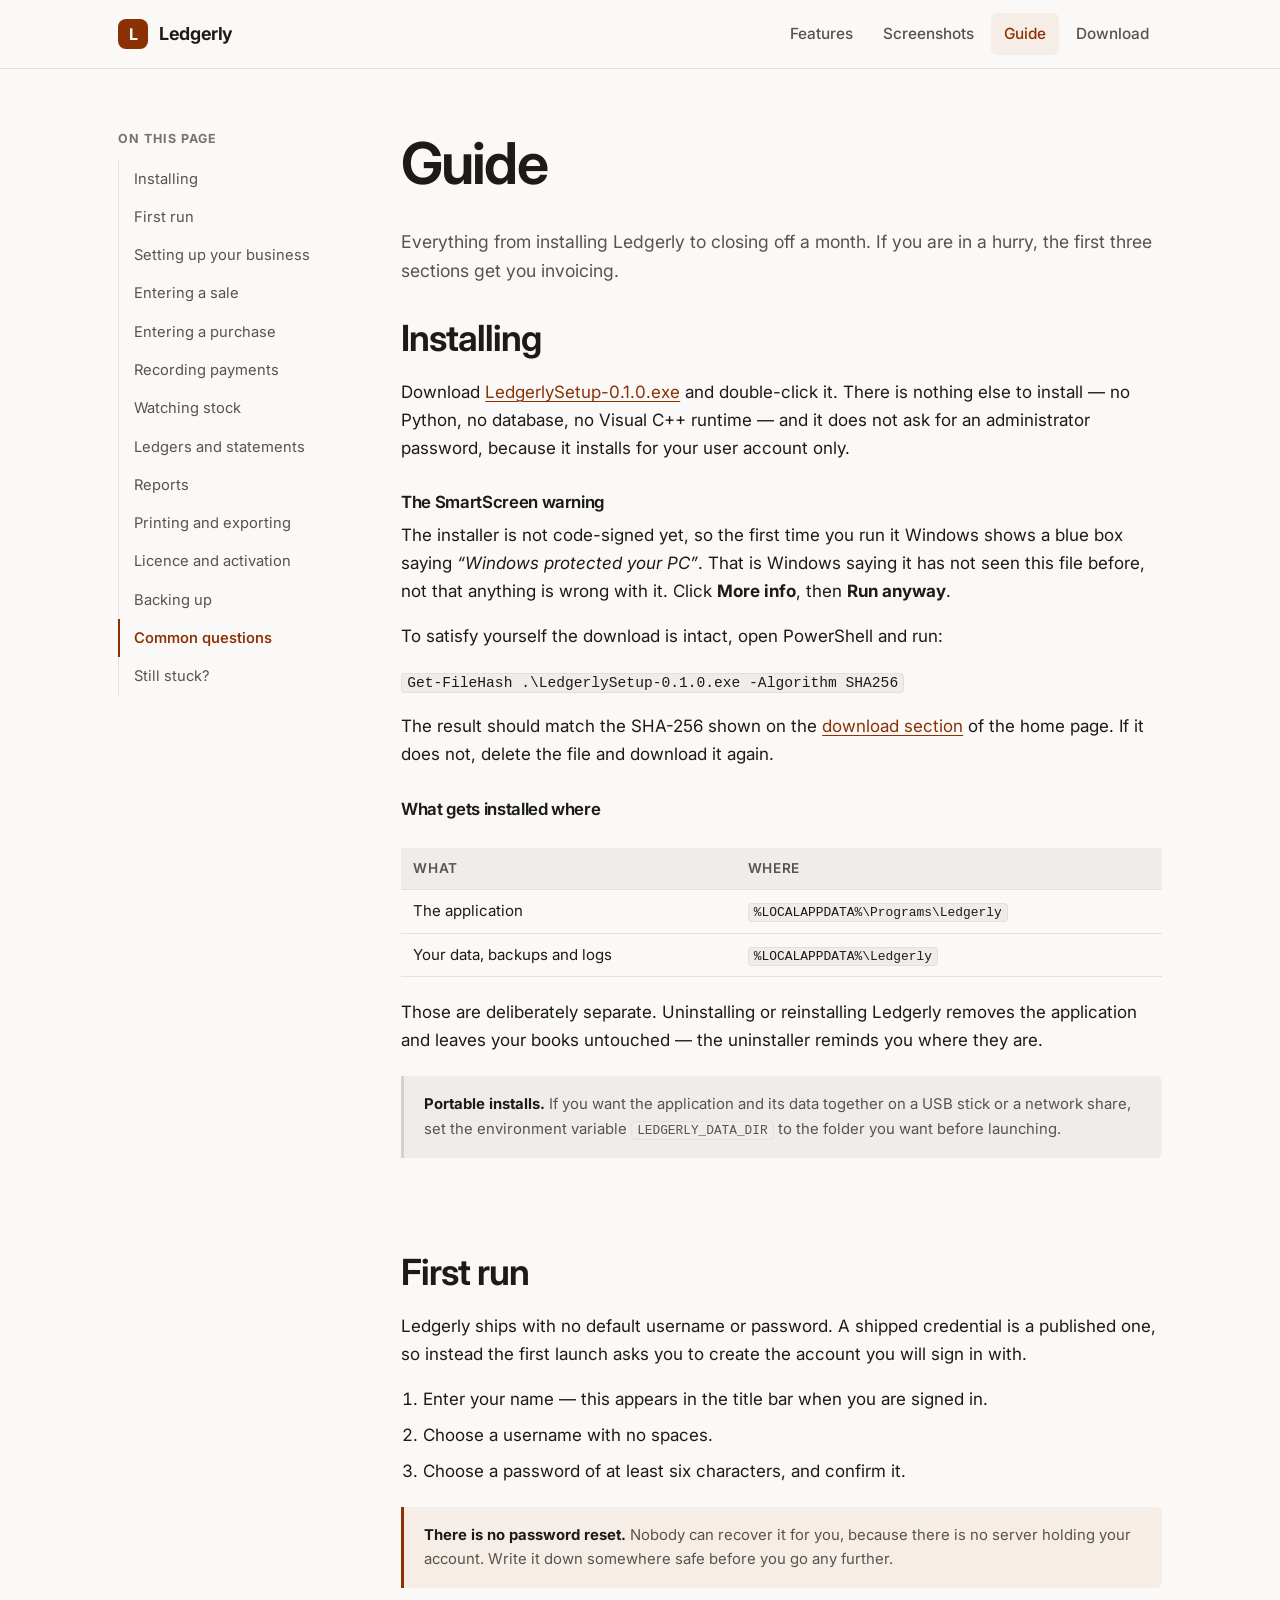
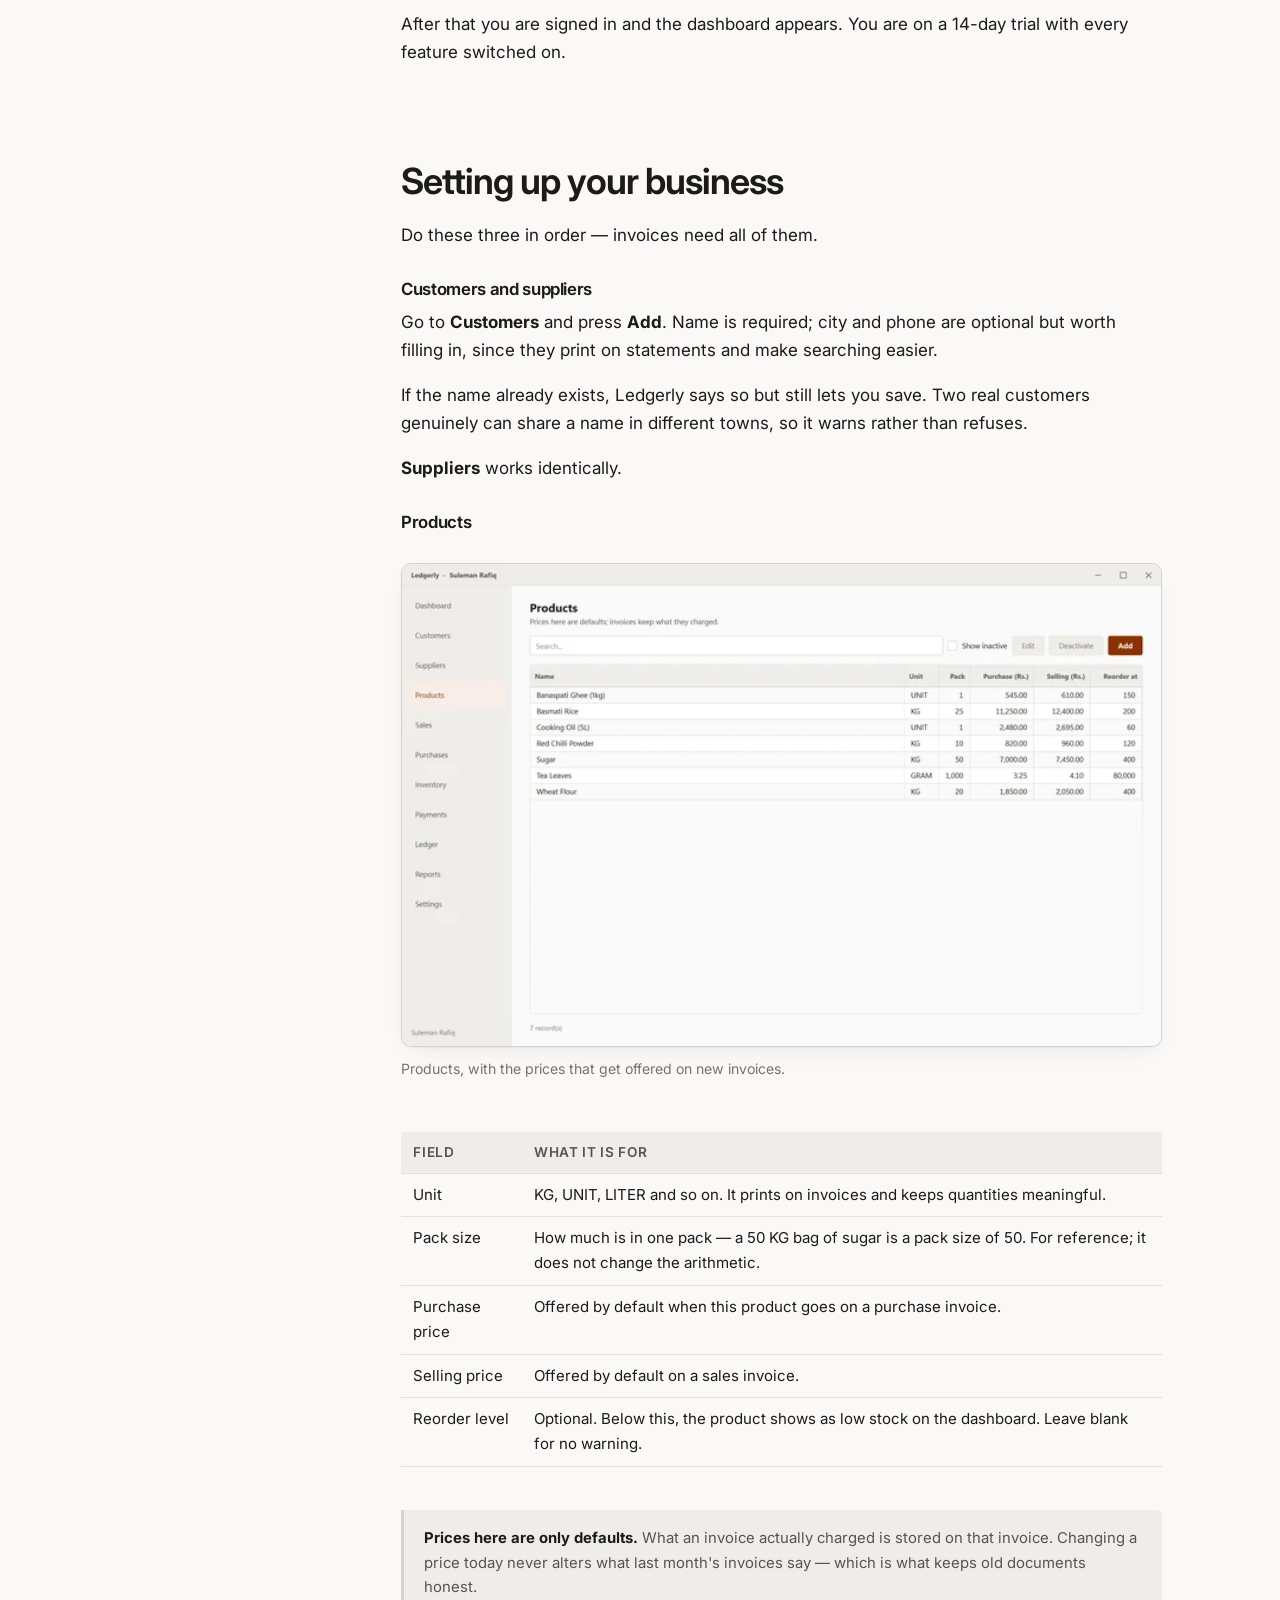
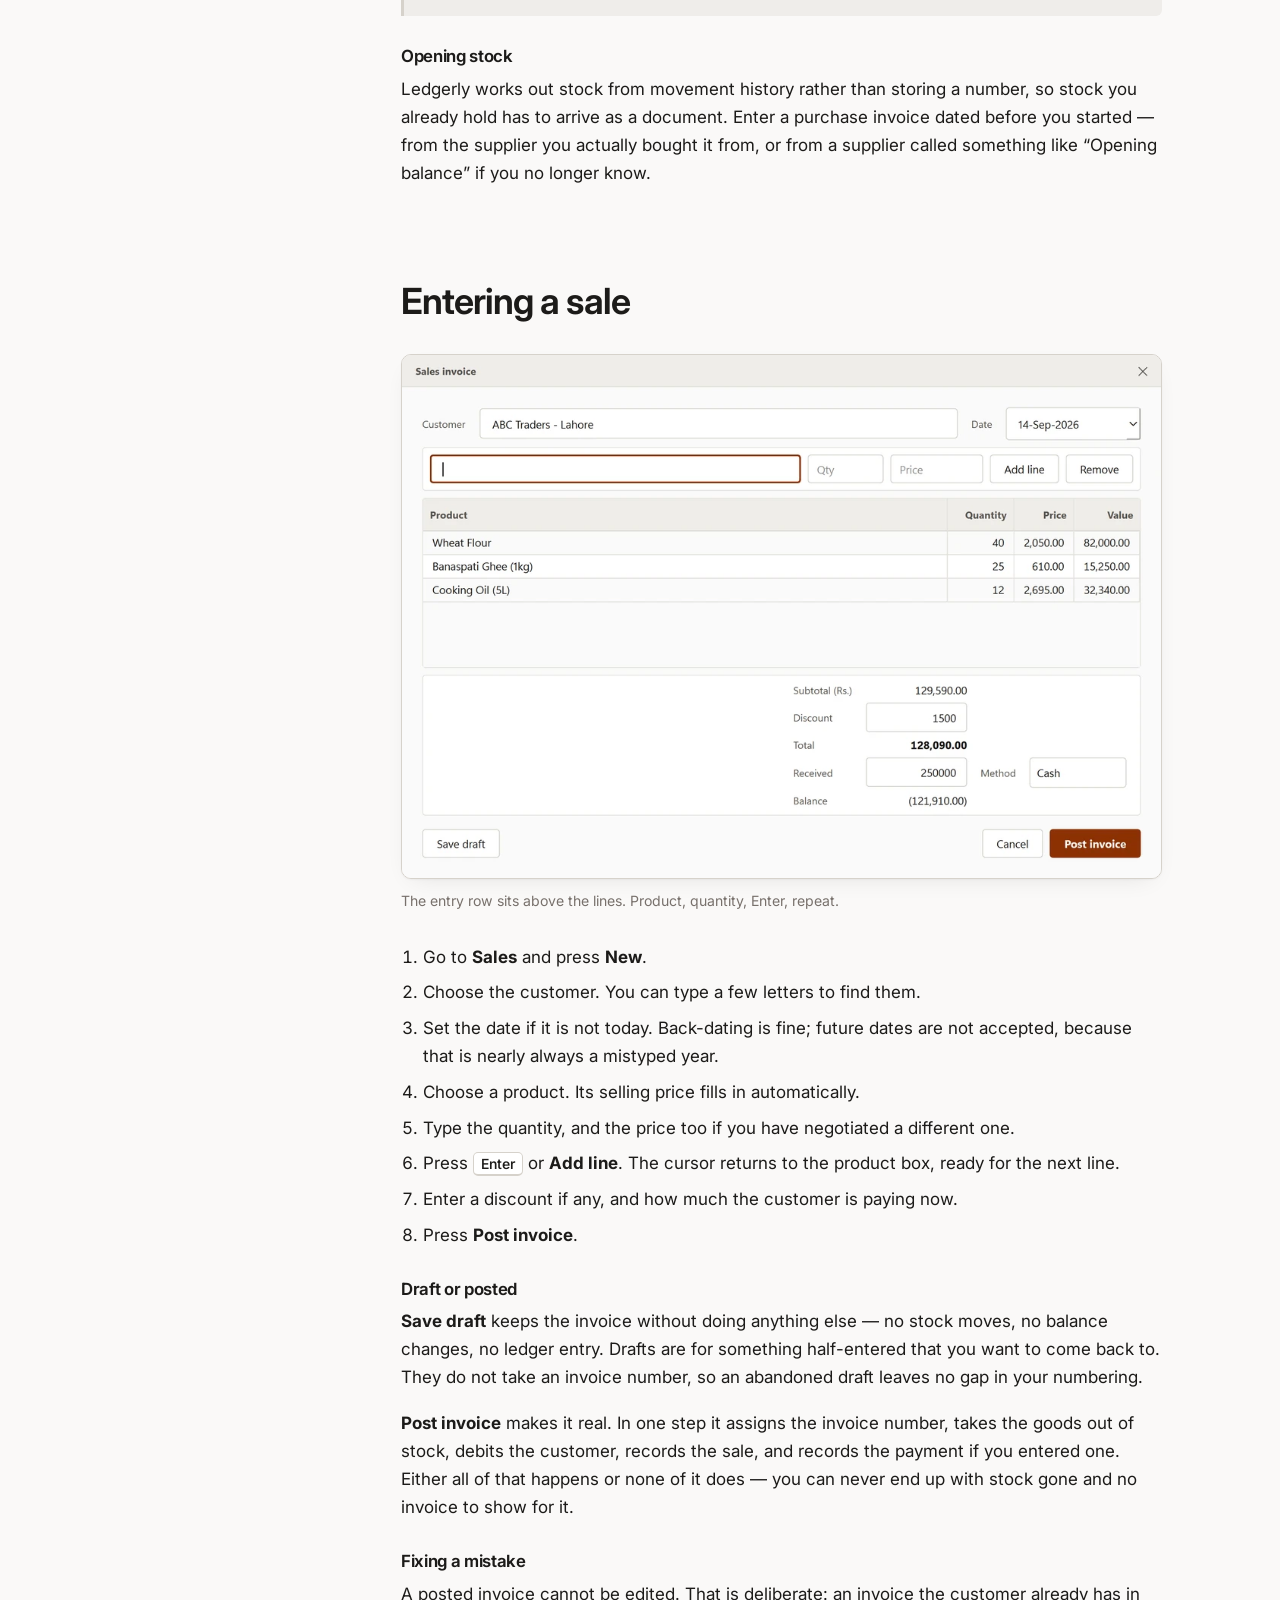
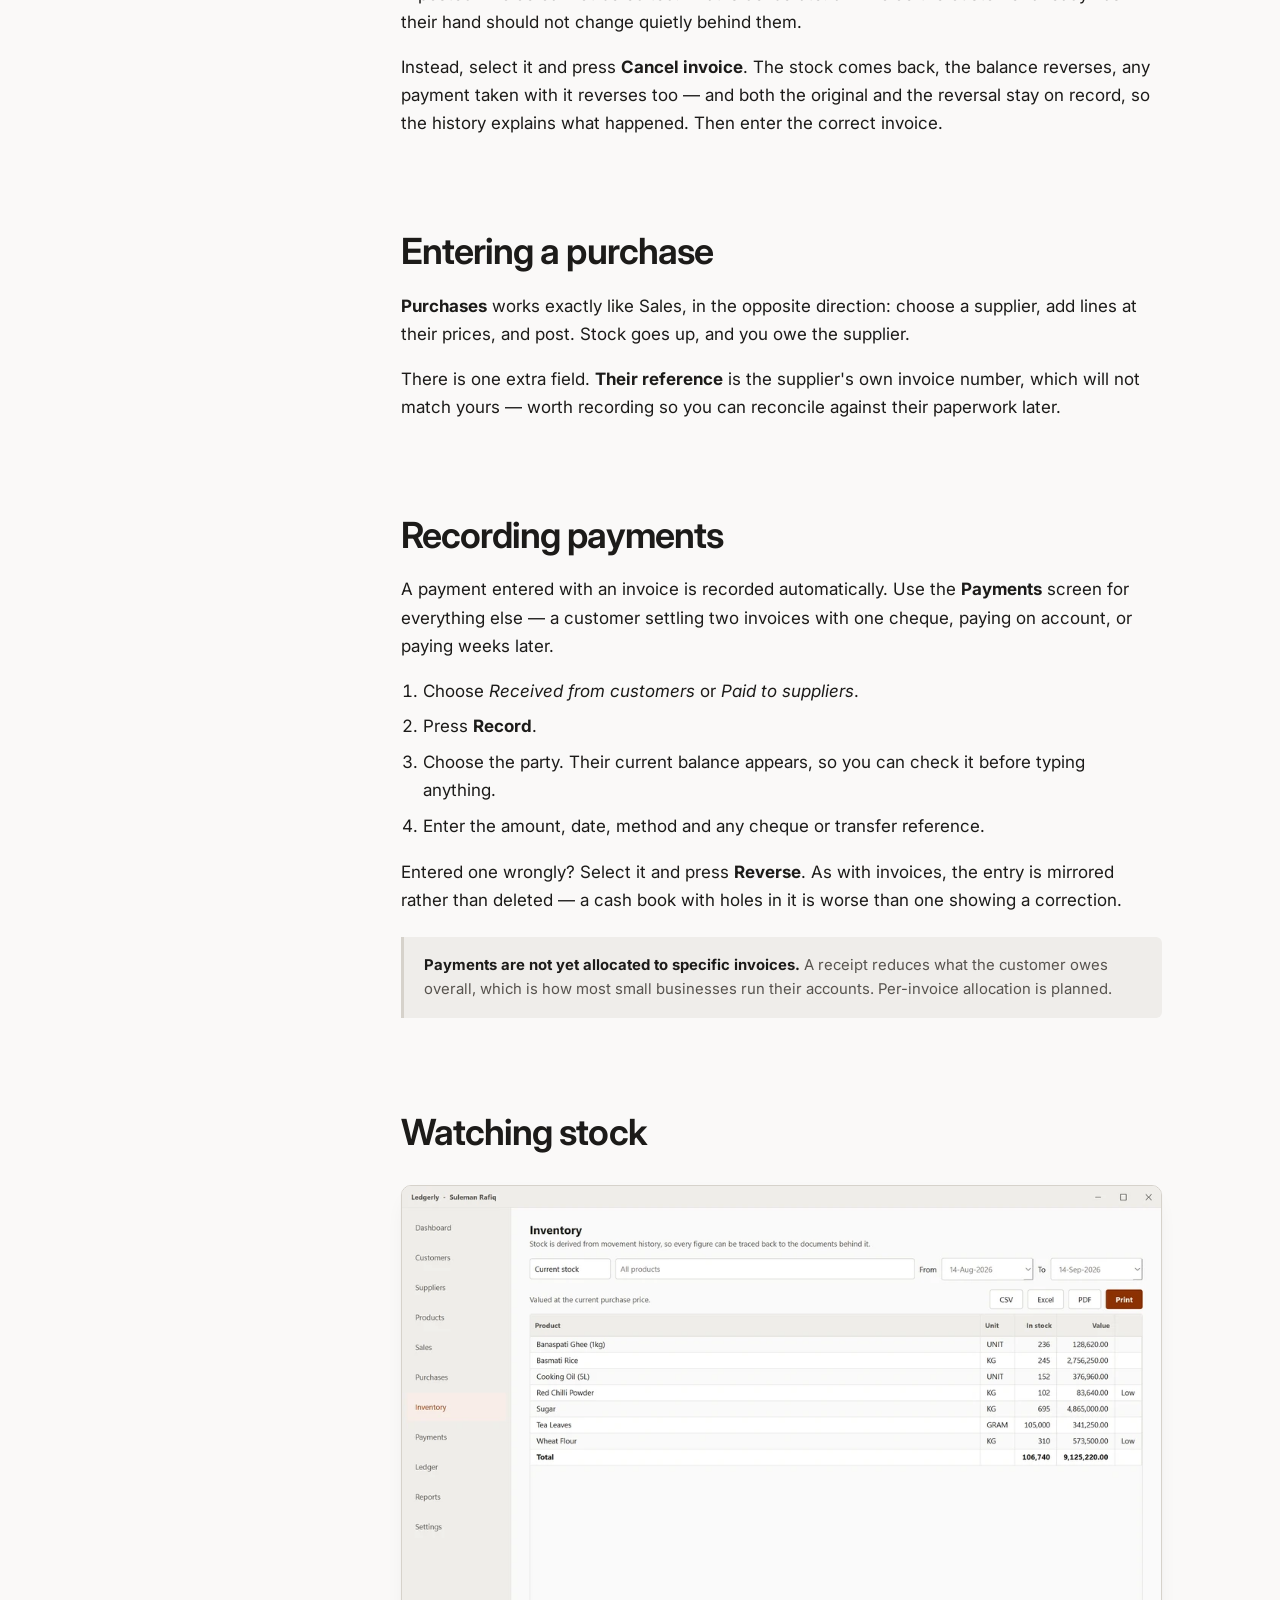
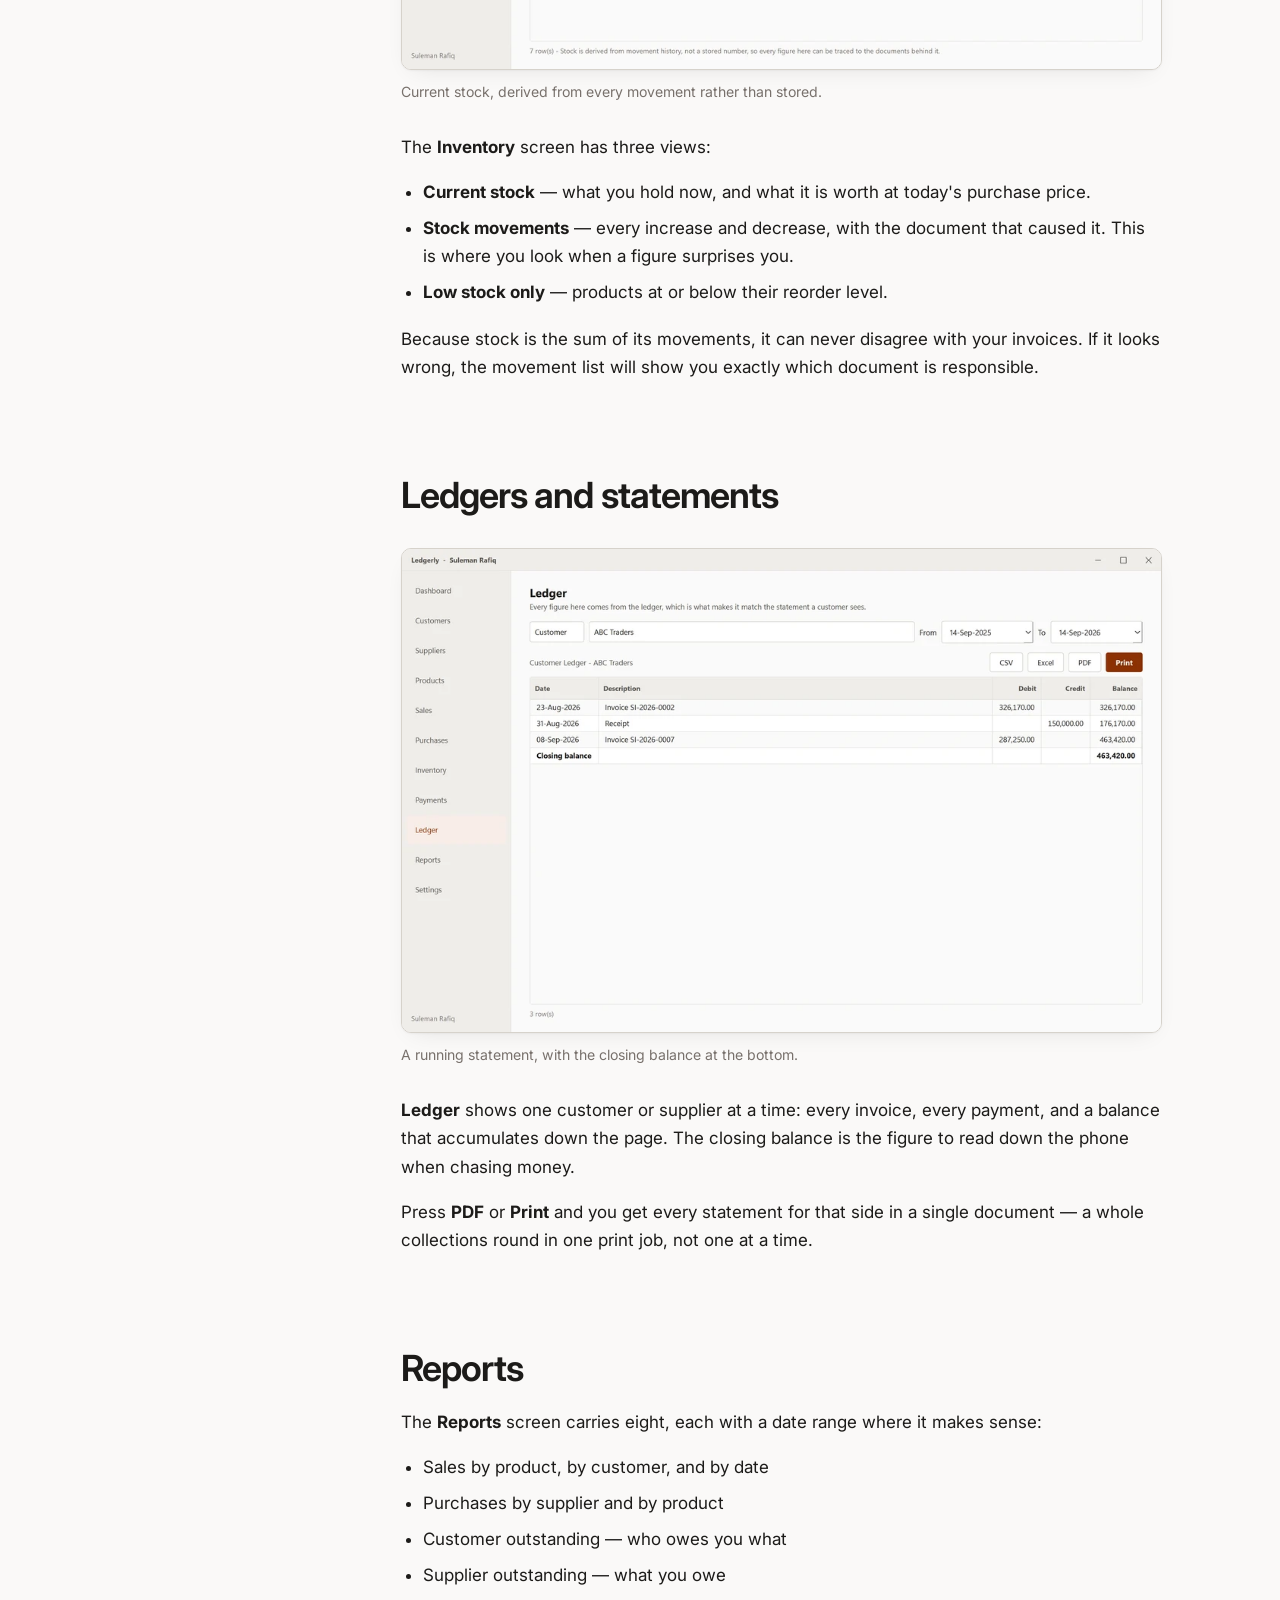
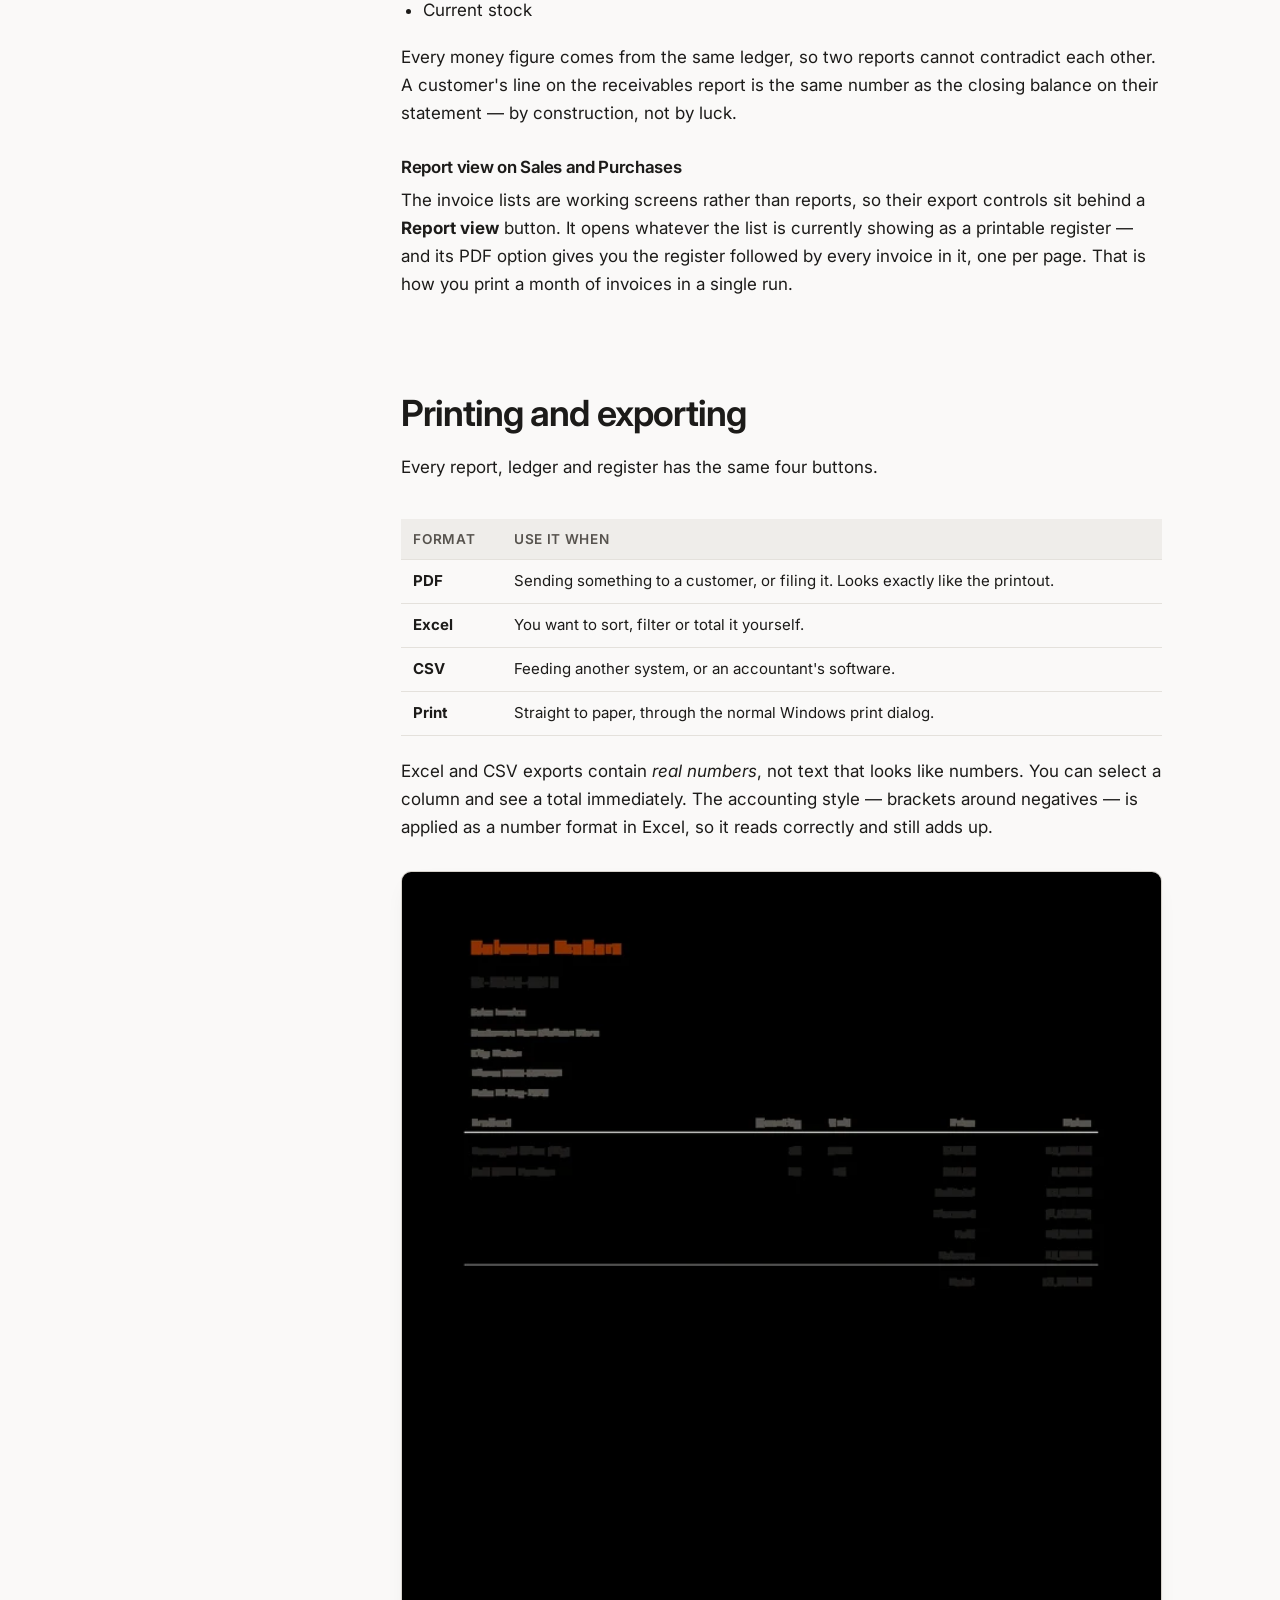
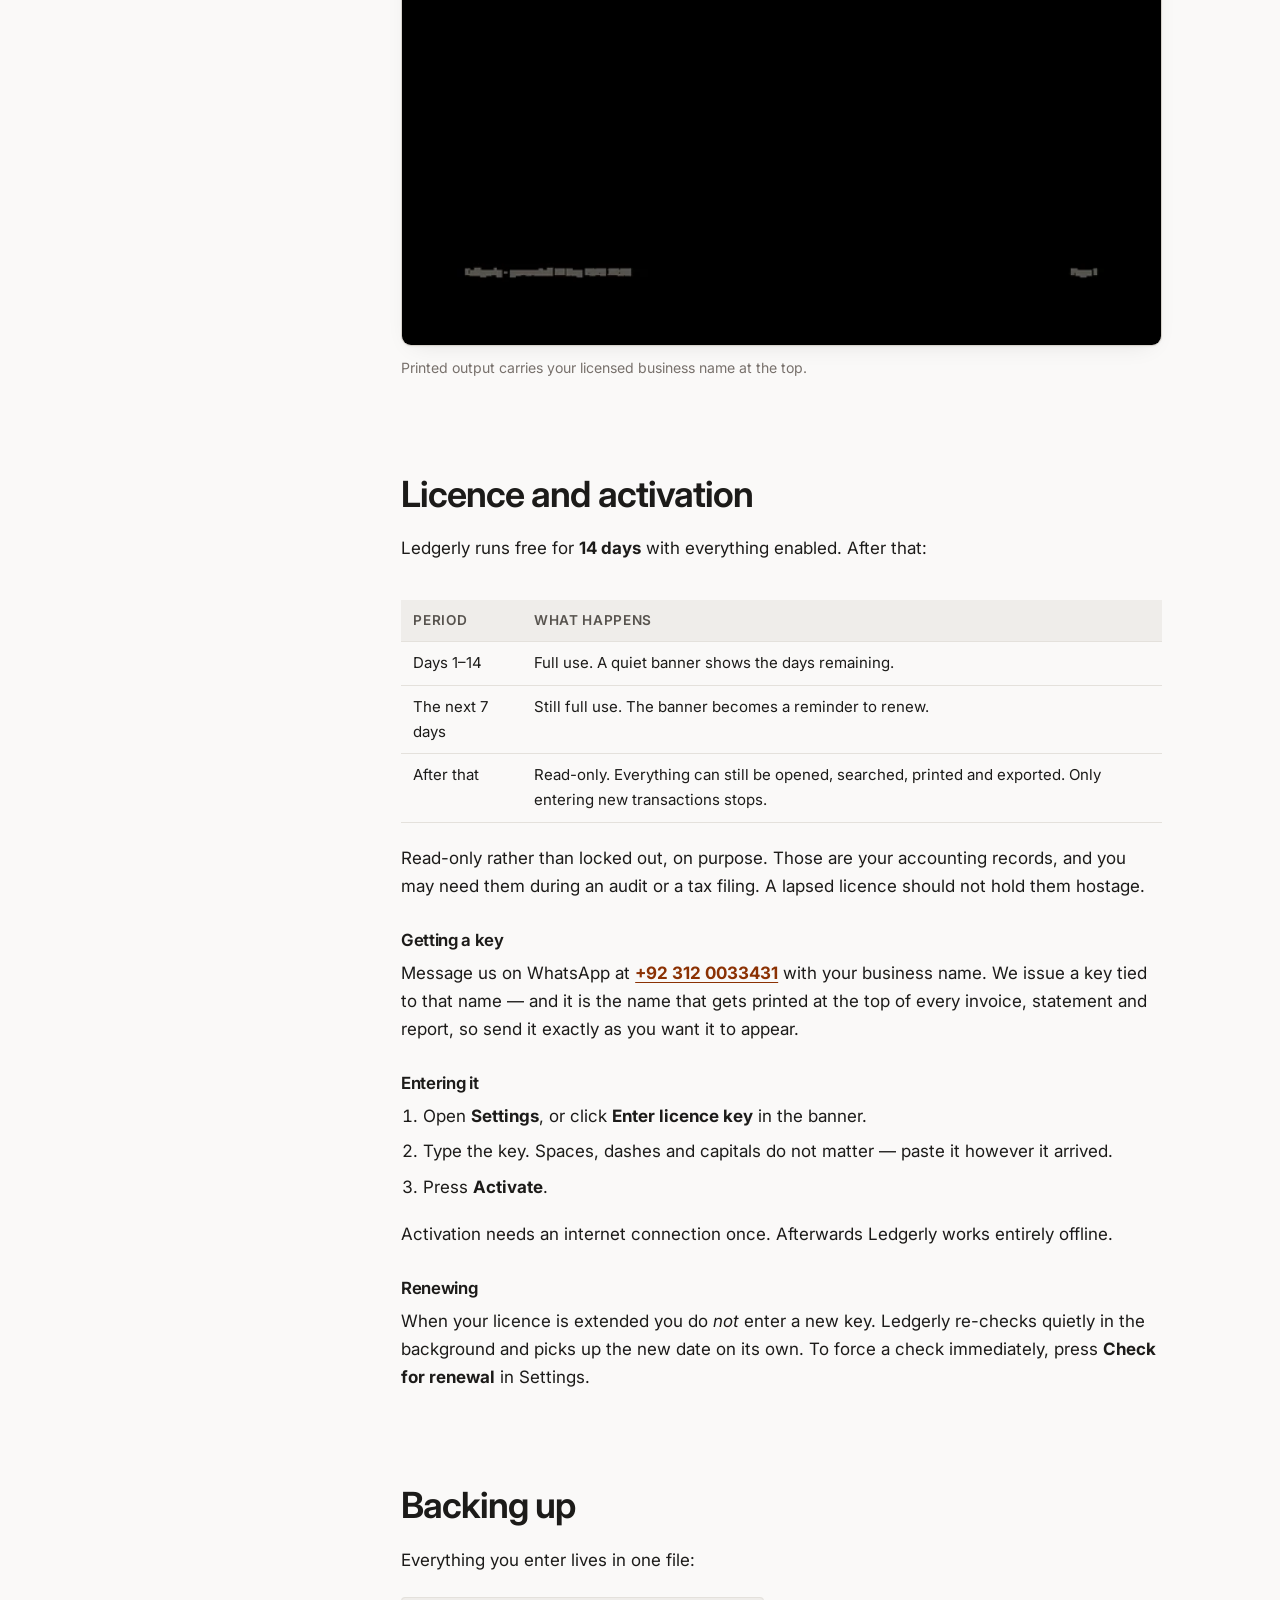
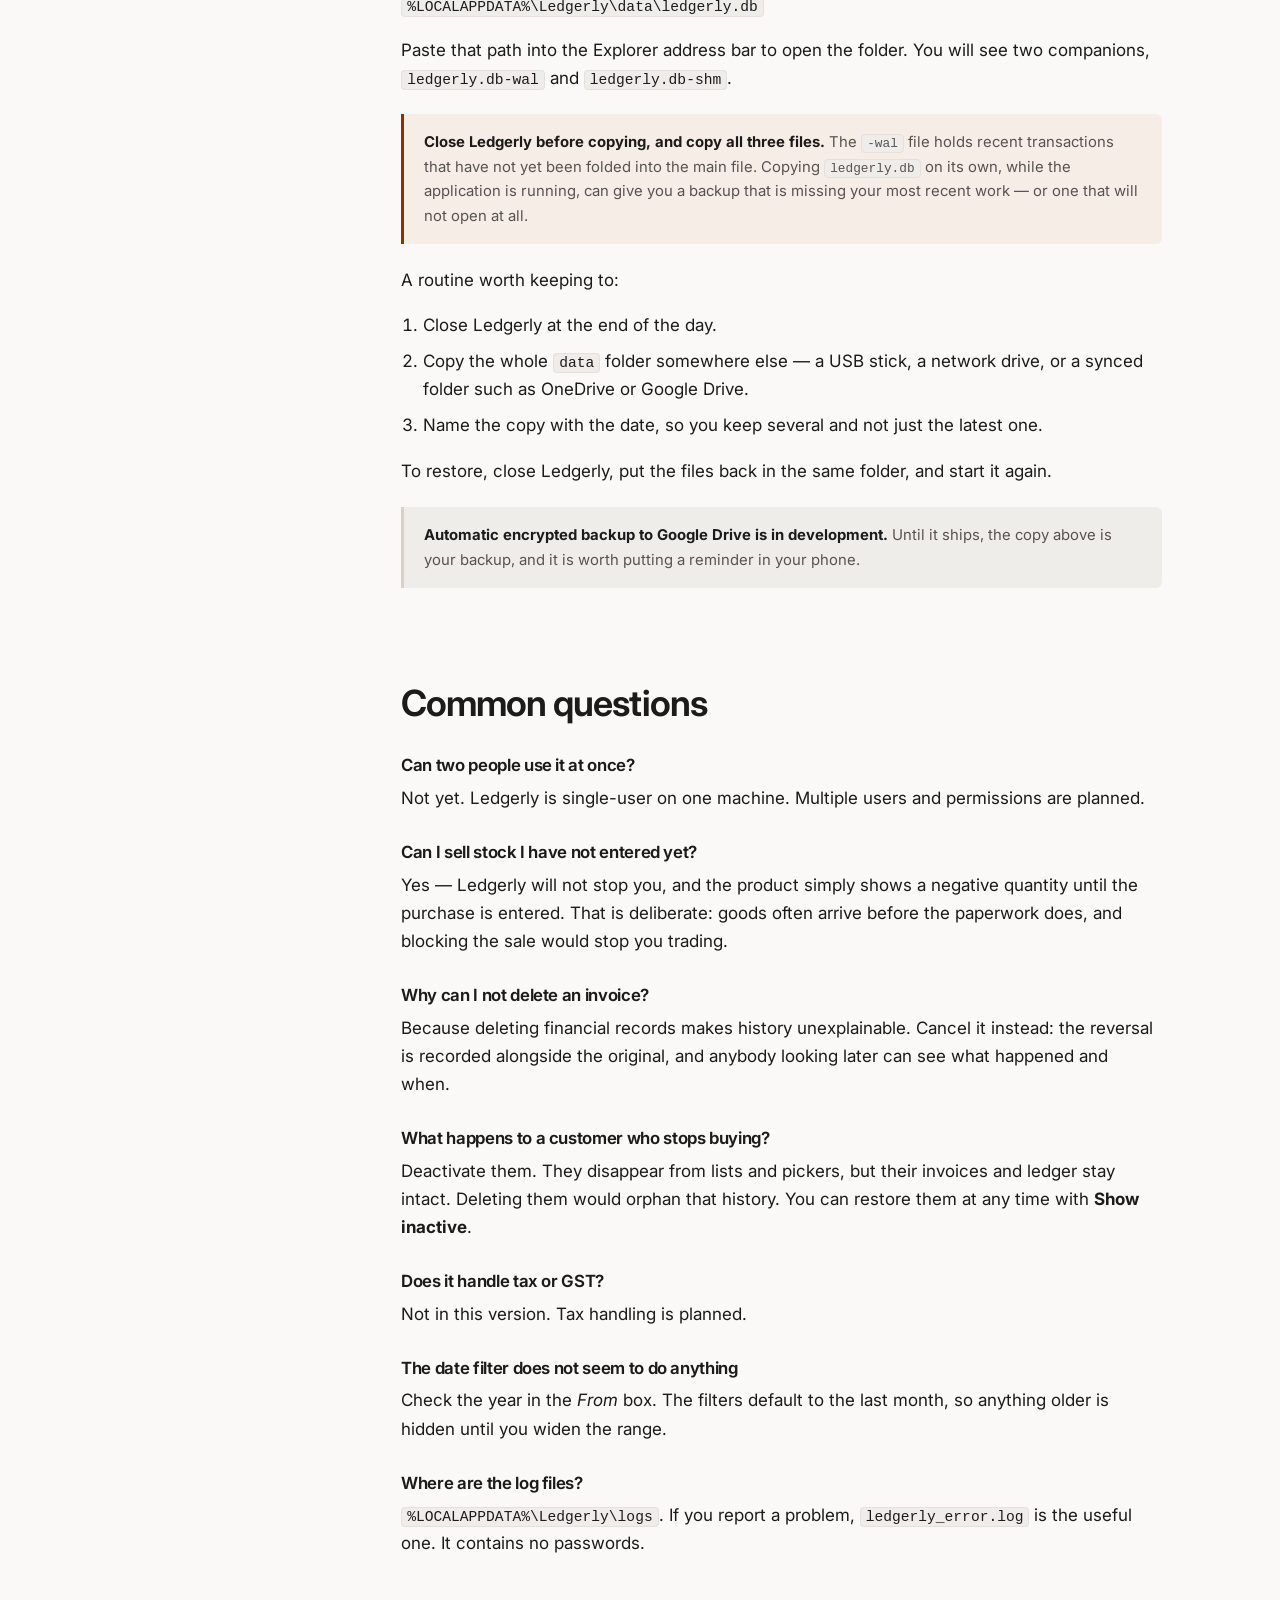
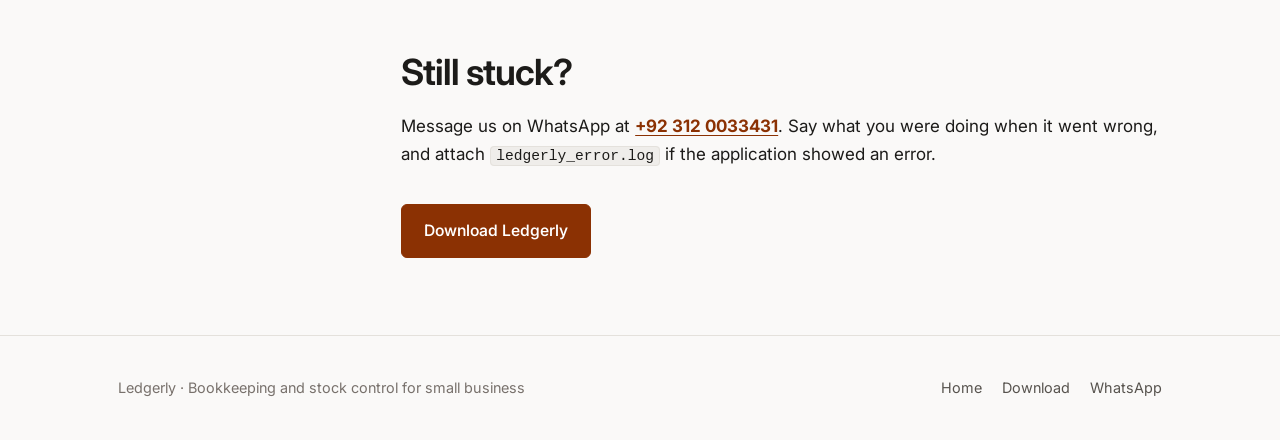
==== commit 4d82a7aa: "Make the screenshots load fast The page was shipping eleven PNGs at 3300x2100. The byte count was ne" ====
--- a/docs.html
+++ b/docs.html
@@ -13,9 +13,11 @@
 <meta property="og:description" content="How to install Ledgerly, set up your business, enter sales and purchases, run reports, print documents and back up your data.">
 <meta property="og:type" content="article">
 <meta property="og:url" content="https://ledgerly-website-iota.vercel.app/docs">
-<meta property="og:image" content="https://ledgerly-website-iota.vercel.app/assets/screens/invoice-editor.png">
+<meta property="og:image" content="https://ledgerly-website-iota.vercel.app/assets/og-card.png">
+<meta property="og:image:width" content="1200">
+<meta property="og:image:height" content="630">
 <meta name="twitter:card" content="summary_large_image">
-<meta name="twitter:image" content="https://ledgerly-website-iota.vercel.app/assets/screens/invoice-editor.png">
+<meta name="twitter:image" content="https://ledgerly-website-iota.vercel.app/assets/og-card.png">
 <meta name="robots" content="index, follow, max-image-preview:large, max-snippet:-1">
 
 <link rel="icon" href="assets/favicon.svg" type="image/svg+xml">
@@ -309,7 +311,13 @@
 
     <h3>Products</h3>
     <figure>
-      <img src="assets/screens/products.png" alt="The product list showing unit, pack size, purchase price, selling price and reorder level." loading="lazy">
+      <img src="assets/screens/w/products-1000.webp"
+             srcset="assets/screens/w/products-640.webp 640w, assets/screens/w/products-1000.webp 1000w, assets/screens/w/products-1600.webp 1600w, assets/screens/w/products-2200.webp 2200w"
+             sizes="(min-width: 940px) 700px, calc(100vw - 40px)"
+             width="2200" height="1400"
+             data-full="assets/screens/w/products-2200.webp"
+             alt="The product list showing unit, pack size, purchase price, selling price and reorder level."
+             decoding="async" loading="lazy">
       <figcaption>Products, with the prices that get offered on new invoices.</figcaption>
     </figure>
 
@@ -348,7 +356,13 @@
     <h2 id="sales">Entering a sale</h2>
 
     <figure>
-      <img src="assets/screens/invoice-editor.png" alt="The invoice editor with a customer selected, three product lines added, and live totals." loading="lazy">
+      <img src="assets/screens/w/invoice-editor-1000.webp"
+             srcset="assets/screens/w/invoice-editor-640.webp 640w, assets/screens/w/invoice-editor-1000.webp 1000w, assets/screens/w/invoice-editor-1600.webp 1600w, assets/screens/w/invoice-editor-2200.webp 2200w"
+             sizes="(min-width: 940px) 700px, calc(100vw - 40px)"
+             width="2200" height="1516"
+             data-full="assets/screens/w/invoice-editor-2200.webp"
+             alt="The invoice editor with a customer selected, three product lines added, and live totals."
+             decoding="async" loading="lazy">
       <figcaption>The entry row sits above the lines. Product, quantity, Enter, repeat.</figcaption>
     </figure>
 
@@ -441,7 +455,13 @@
     <h2 id="stock">Watching stock</h2>
 
     <figure>
-      <img src="assets/screens/inventory.png" alt="Current stock with quantities, values and low-stock flags." loading="lazy">
+      <img src="assets/screens/w/inventory-1000.webp"
+             srcset="assets/screens/w/inventory-640.webp 640w, assets/screens/w/inventory-1000.webp 1000w, assets/screens/w/inventory-1600.webp 1600w, assets/screens/w/inventory-2200.webp 2200w"
+             sizes="(min-width: 940px) 700px, calc(100vw - 40px)"
+             width="2200" height="1400"
+             data-full="assets/screens/w/inventory-2200.webp"
+             alt="Current stock with quantities, values and low-stock flags."
+             decoding="async" loading="lazy">
       <figcaption>Current stock, derived from every movement rather than stored.</figcaption>
     </figure>
 
@@ -462,7 +482,13 @@
     <h2 id="ledgers">Ledgers and statements</h2>
 
     <figure>
-      <img src="assets/screens/ledger.png" alt="A customer ledger with invoices, receipts and a running balance." loading="lazy">
+      <img src="assets/screens/w/ledger-1000.webp"
+             srcset="assets/screens/w/ledger-640.webp 640w, assets/screens/w/ledger-1000.webp 1000w, assets/screens/w/ledger-1600.webp 1600w, assets/screens/w/ledger-2200.webp 2200w"
+             sizes="(min-width: 940px) 700px, calc(100vw - 40px)"
+             width="2200" height="1400"
+             data-full="assets/screens/w/ledger-2200.webp"
+             alt="A customer ledger with invoices, receipts and a running balance."
+             decoding="async" loading="lazy">
       <figcaption>A running statement, with the closing balance at the bottom.</figcaption>
     </figure>
 
@@ -532,7 +558,13 @@
     </p>
 
     <figure>
-      <img src="assets/screens/printed-invoice.png" alt="A printed invoice with the business name, customer details, lines and closing totals." loading="lazy">
+      <img src="assets/screens/w/printed-invoice-1000.webp"
+             srcset="assets/screens/w/printed-invoice-640.webp 640w, assets/screens/w/printed-invoice-1000.webp 1000w"
+             sizes="(min-width: 900px) 470px, calc(100vw - 40px)"
+             width="1000" height="1414"
+             data-full="assets/screens/w/printed-invoice-1000.webp"
+             alt="A printed invoice with the business name, customer details, lines and closing totals."
+             decoding="async" loading="lazy">
       <figcaption>Printed output carries your licensed business name at the top.</figcaption>
     </figure>
 
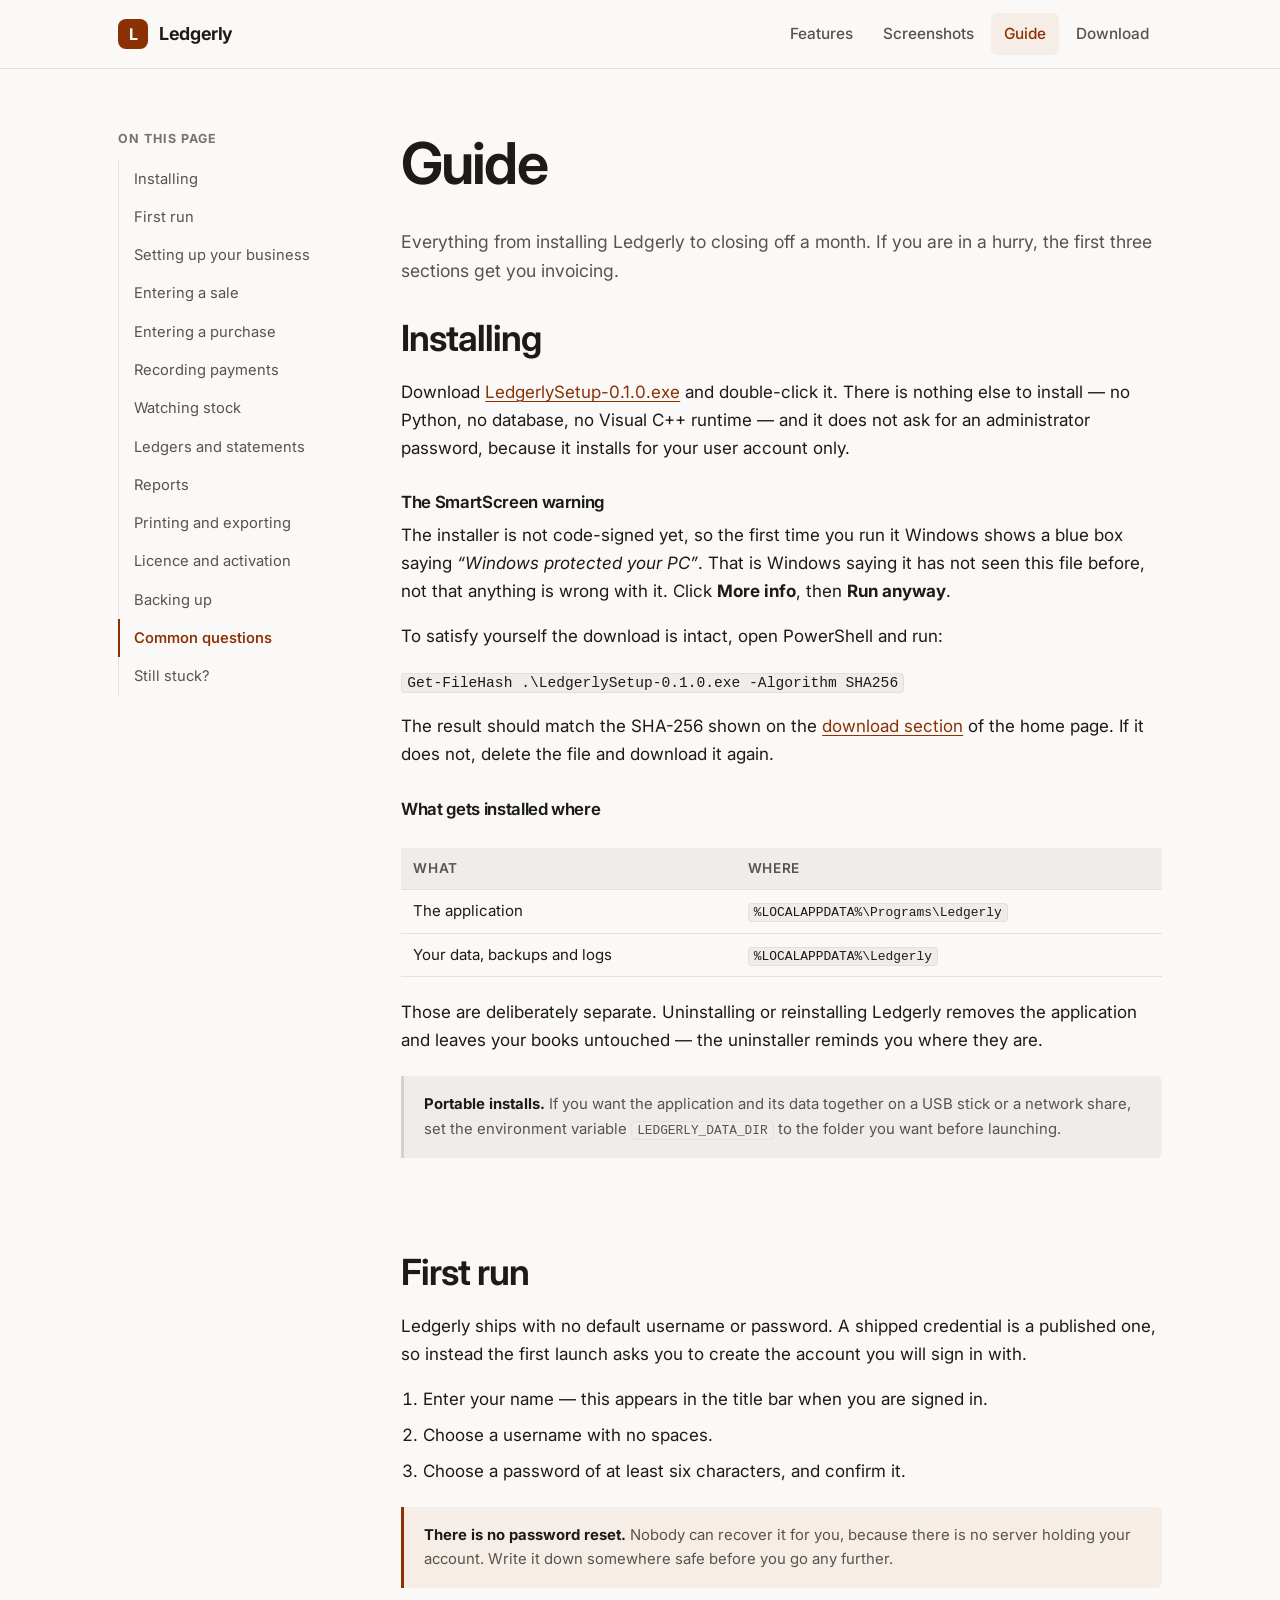
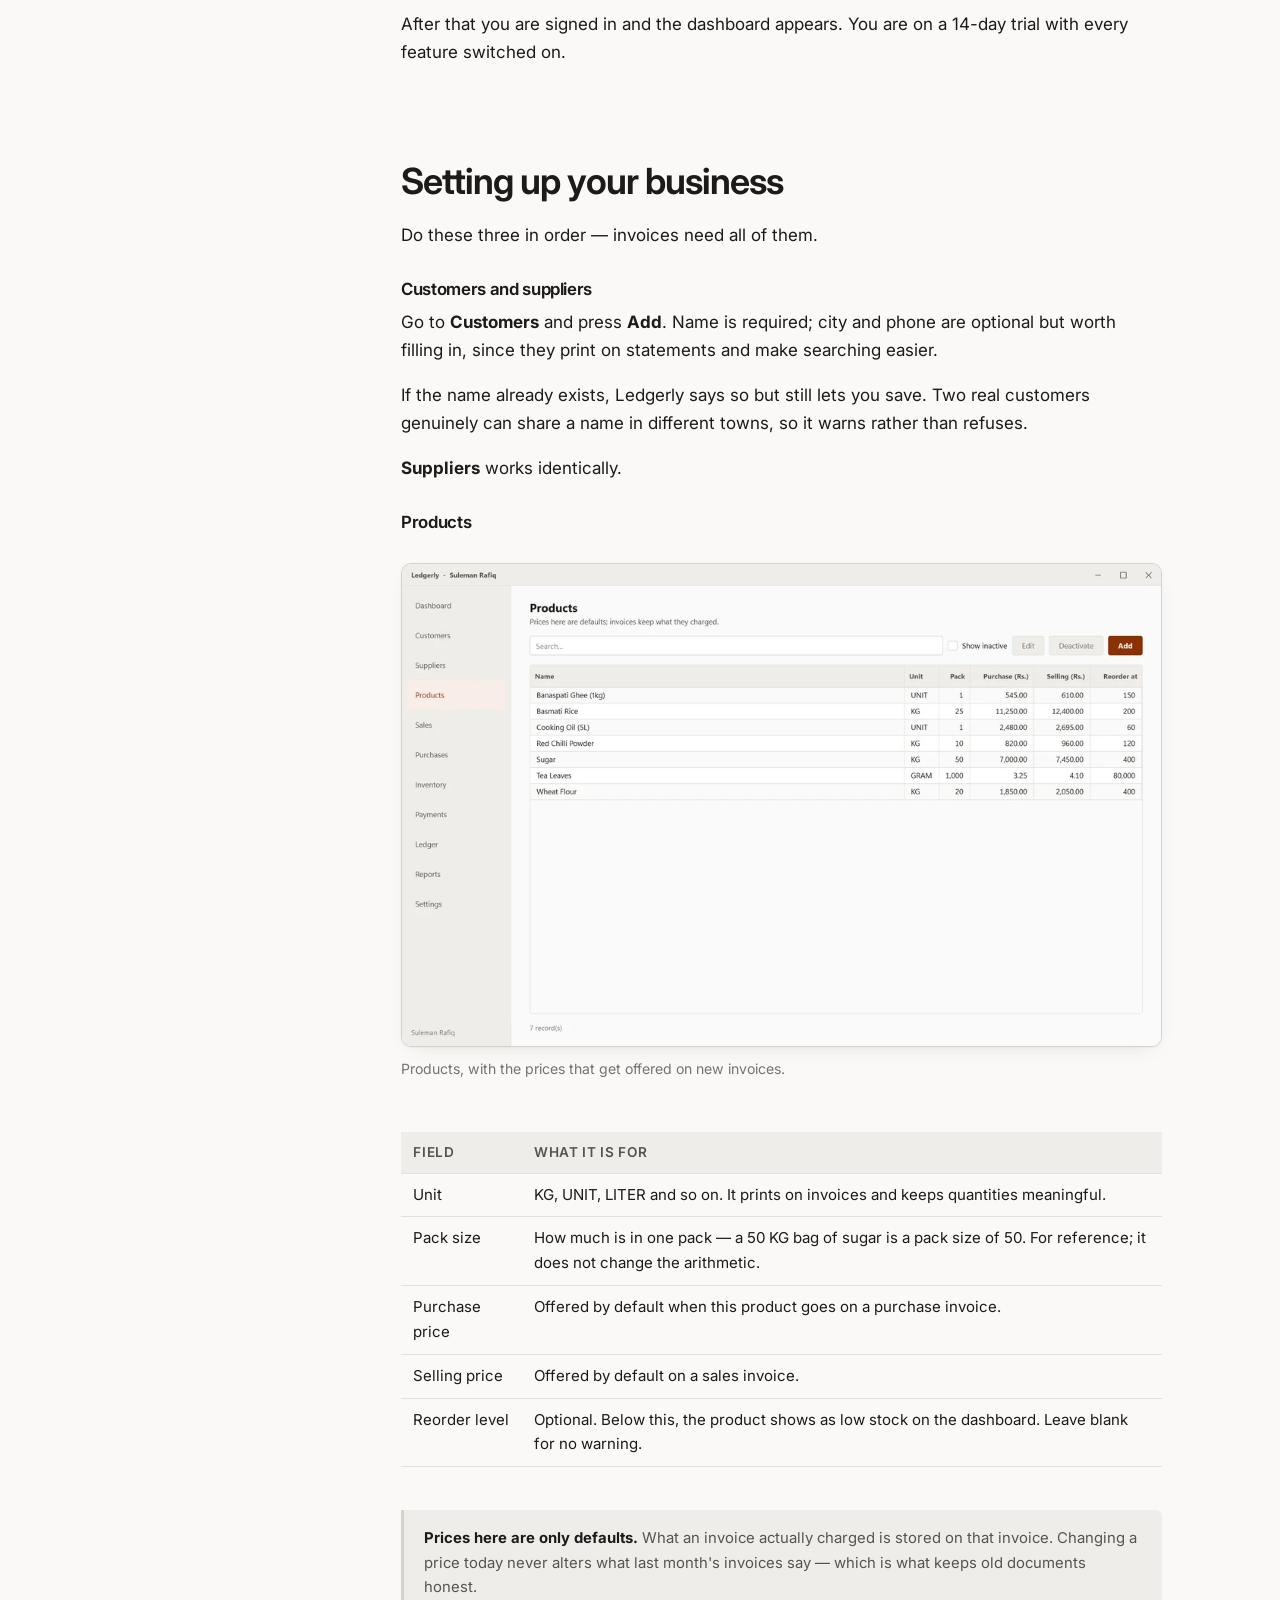
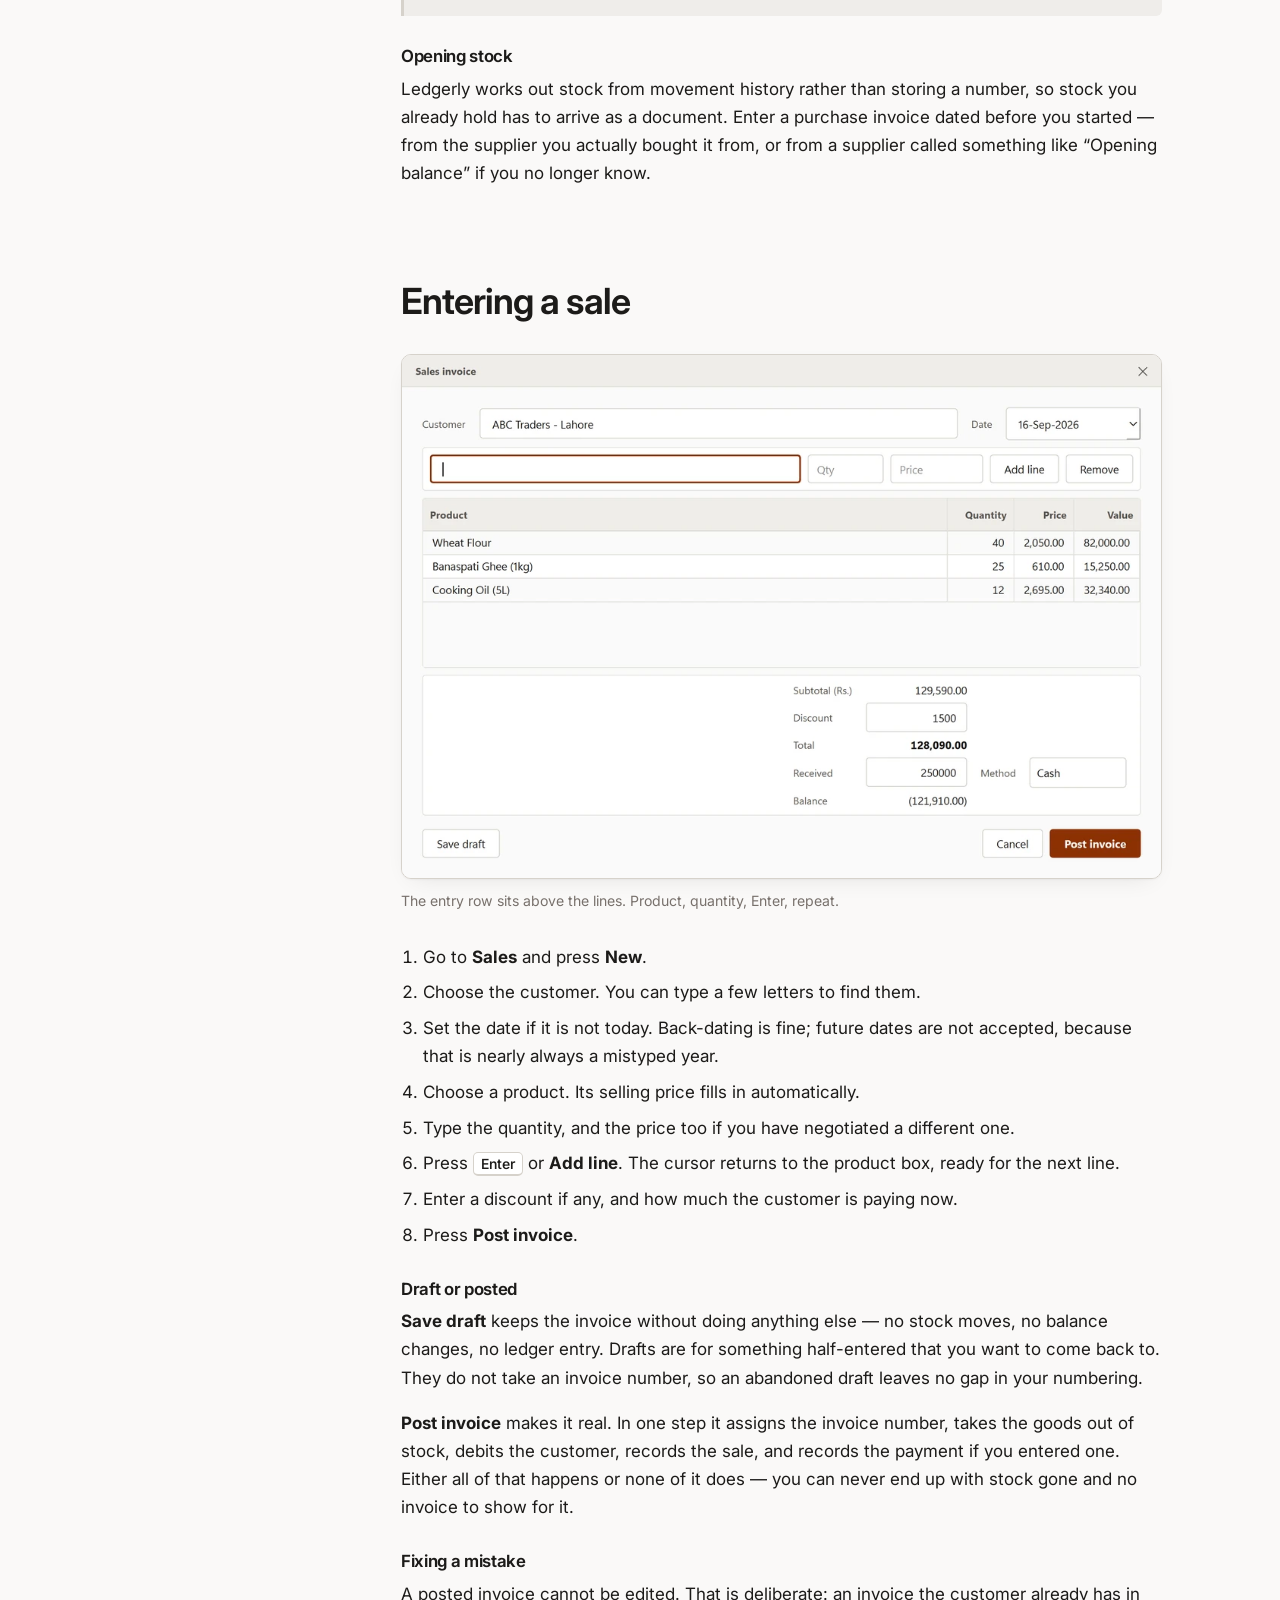
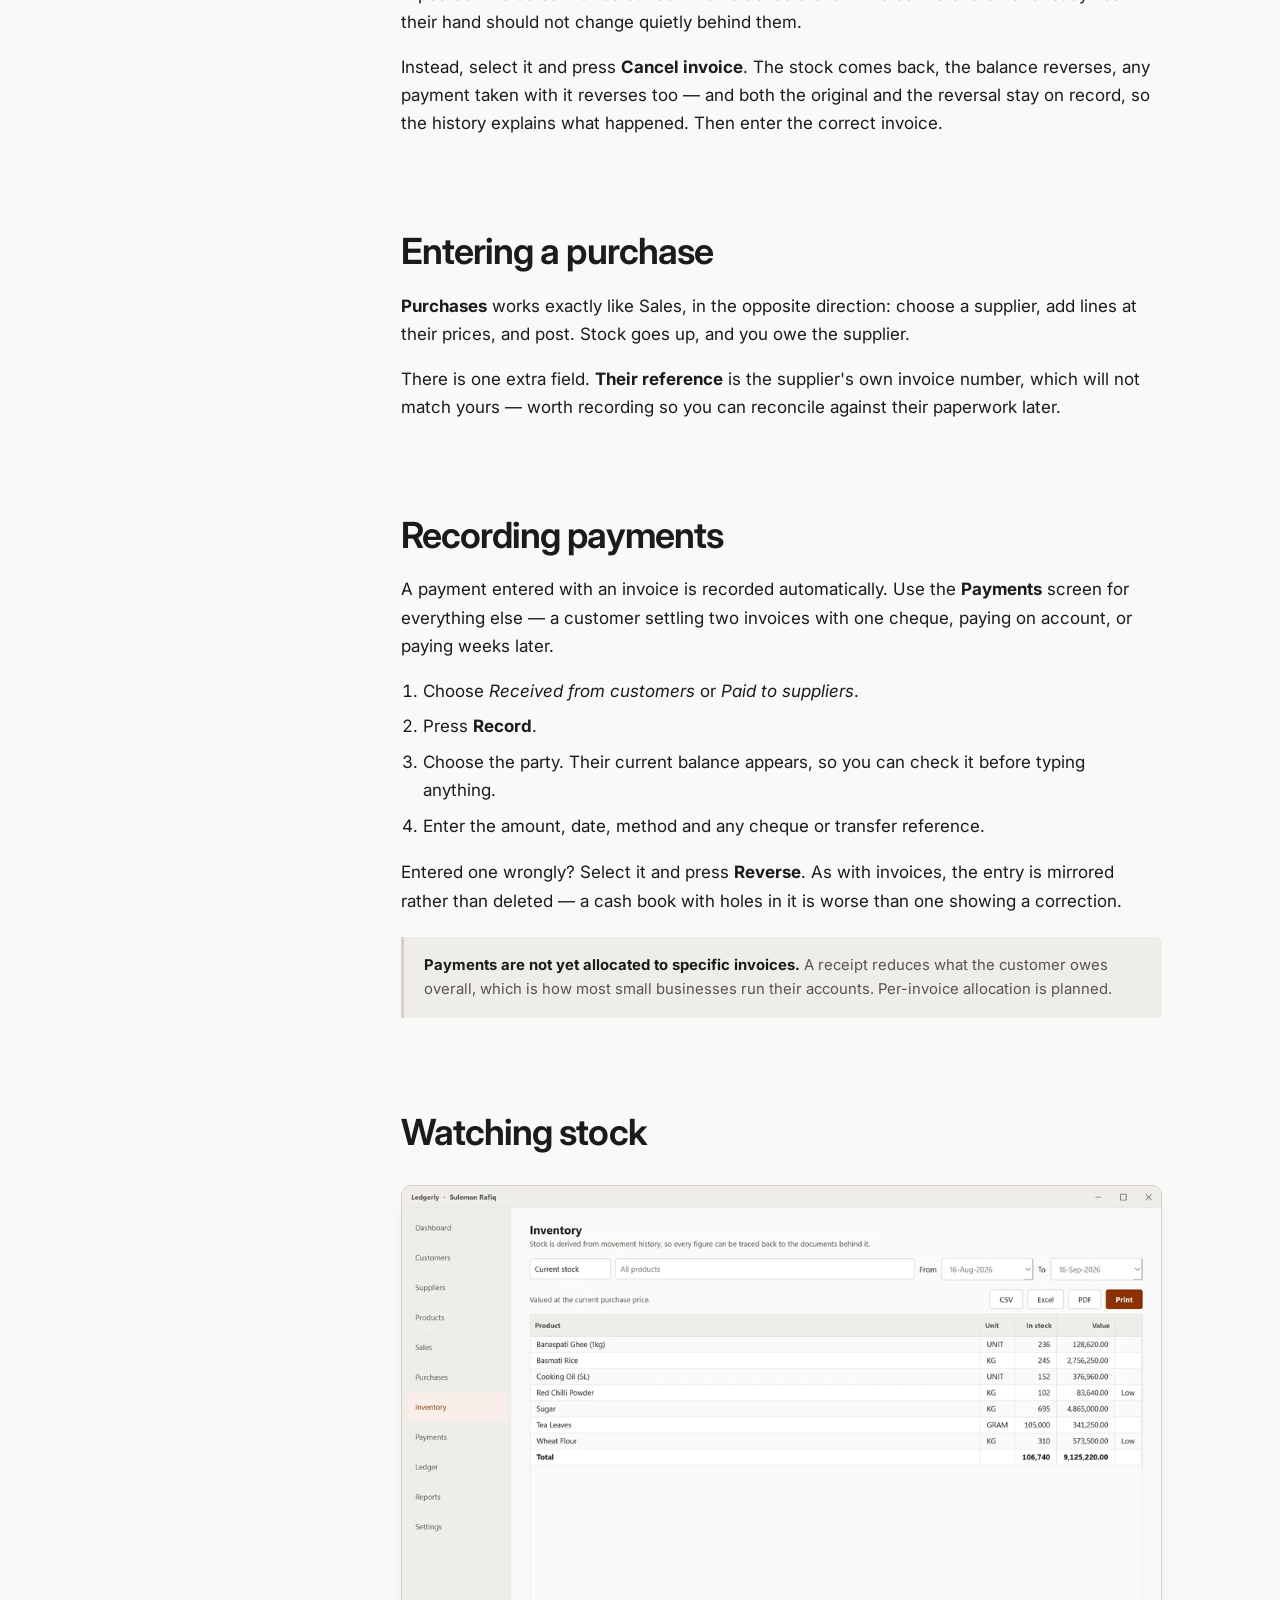
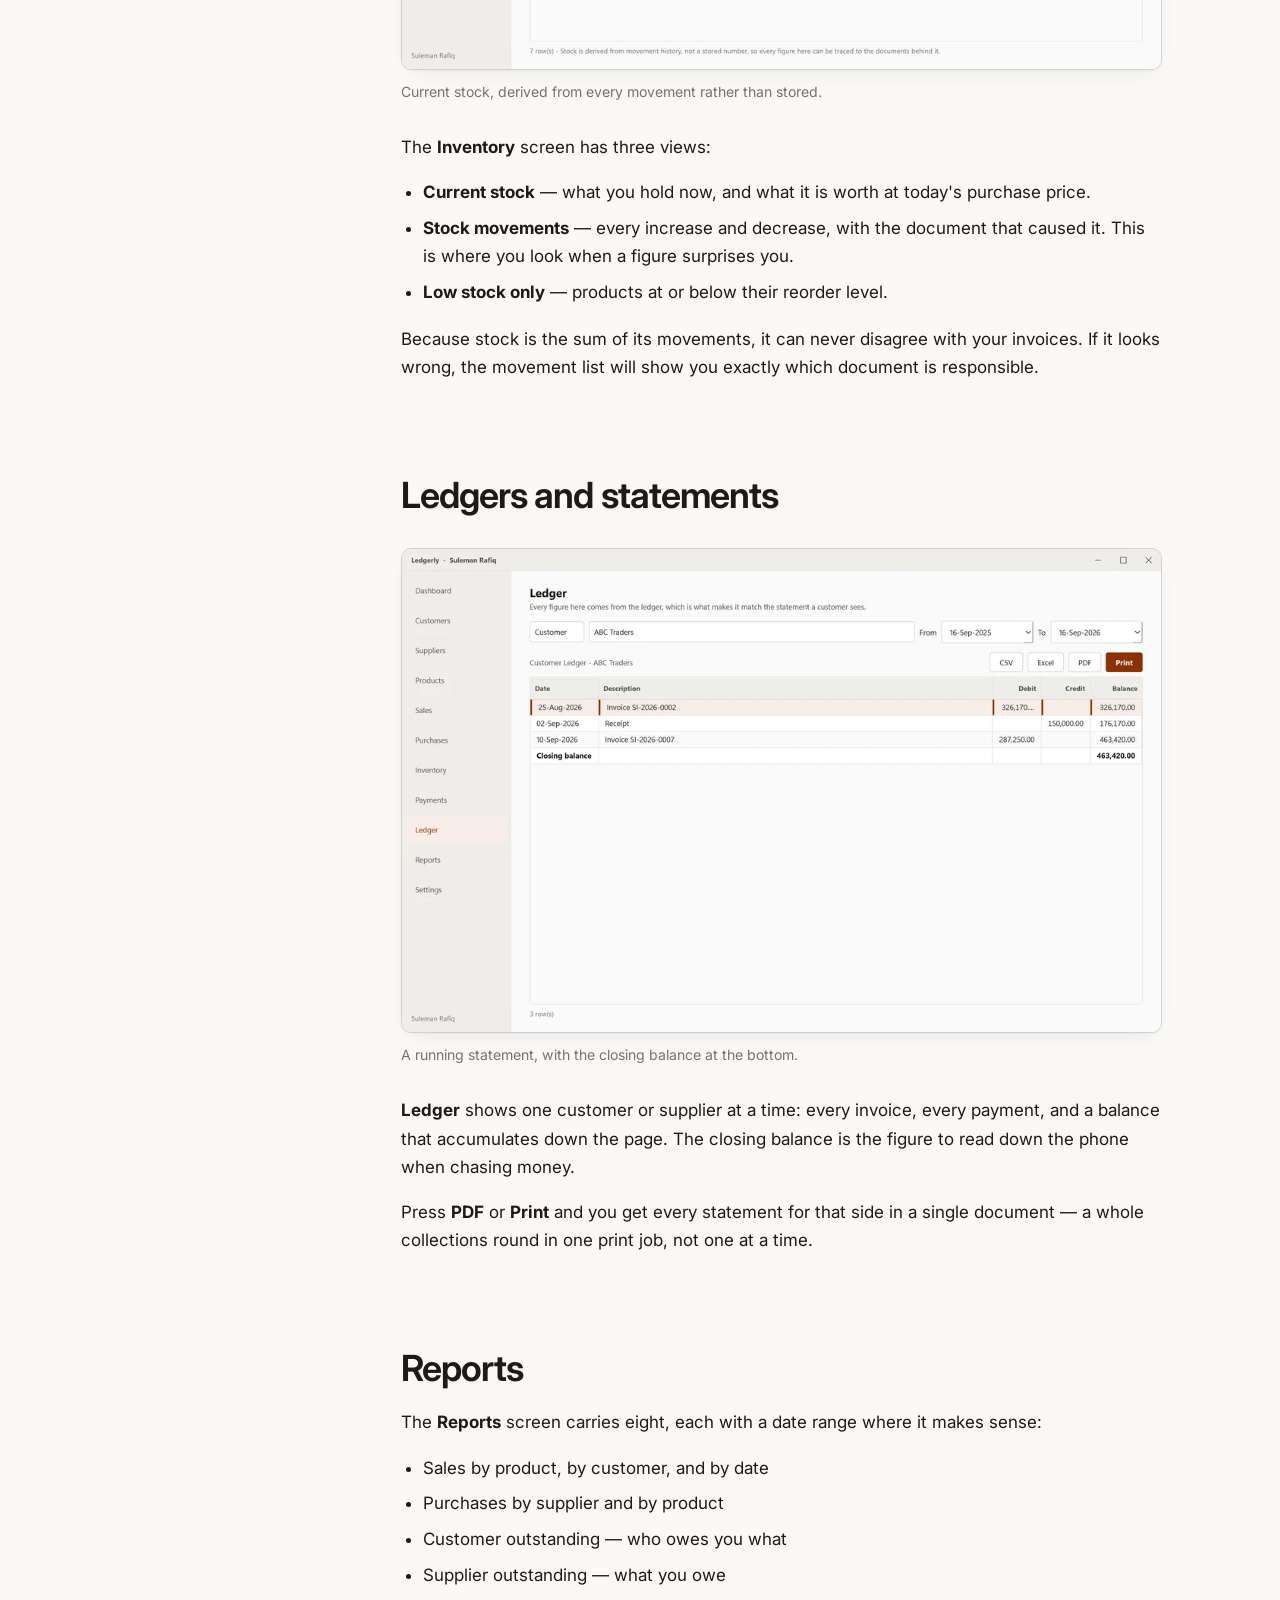
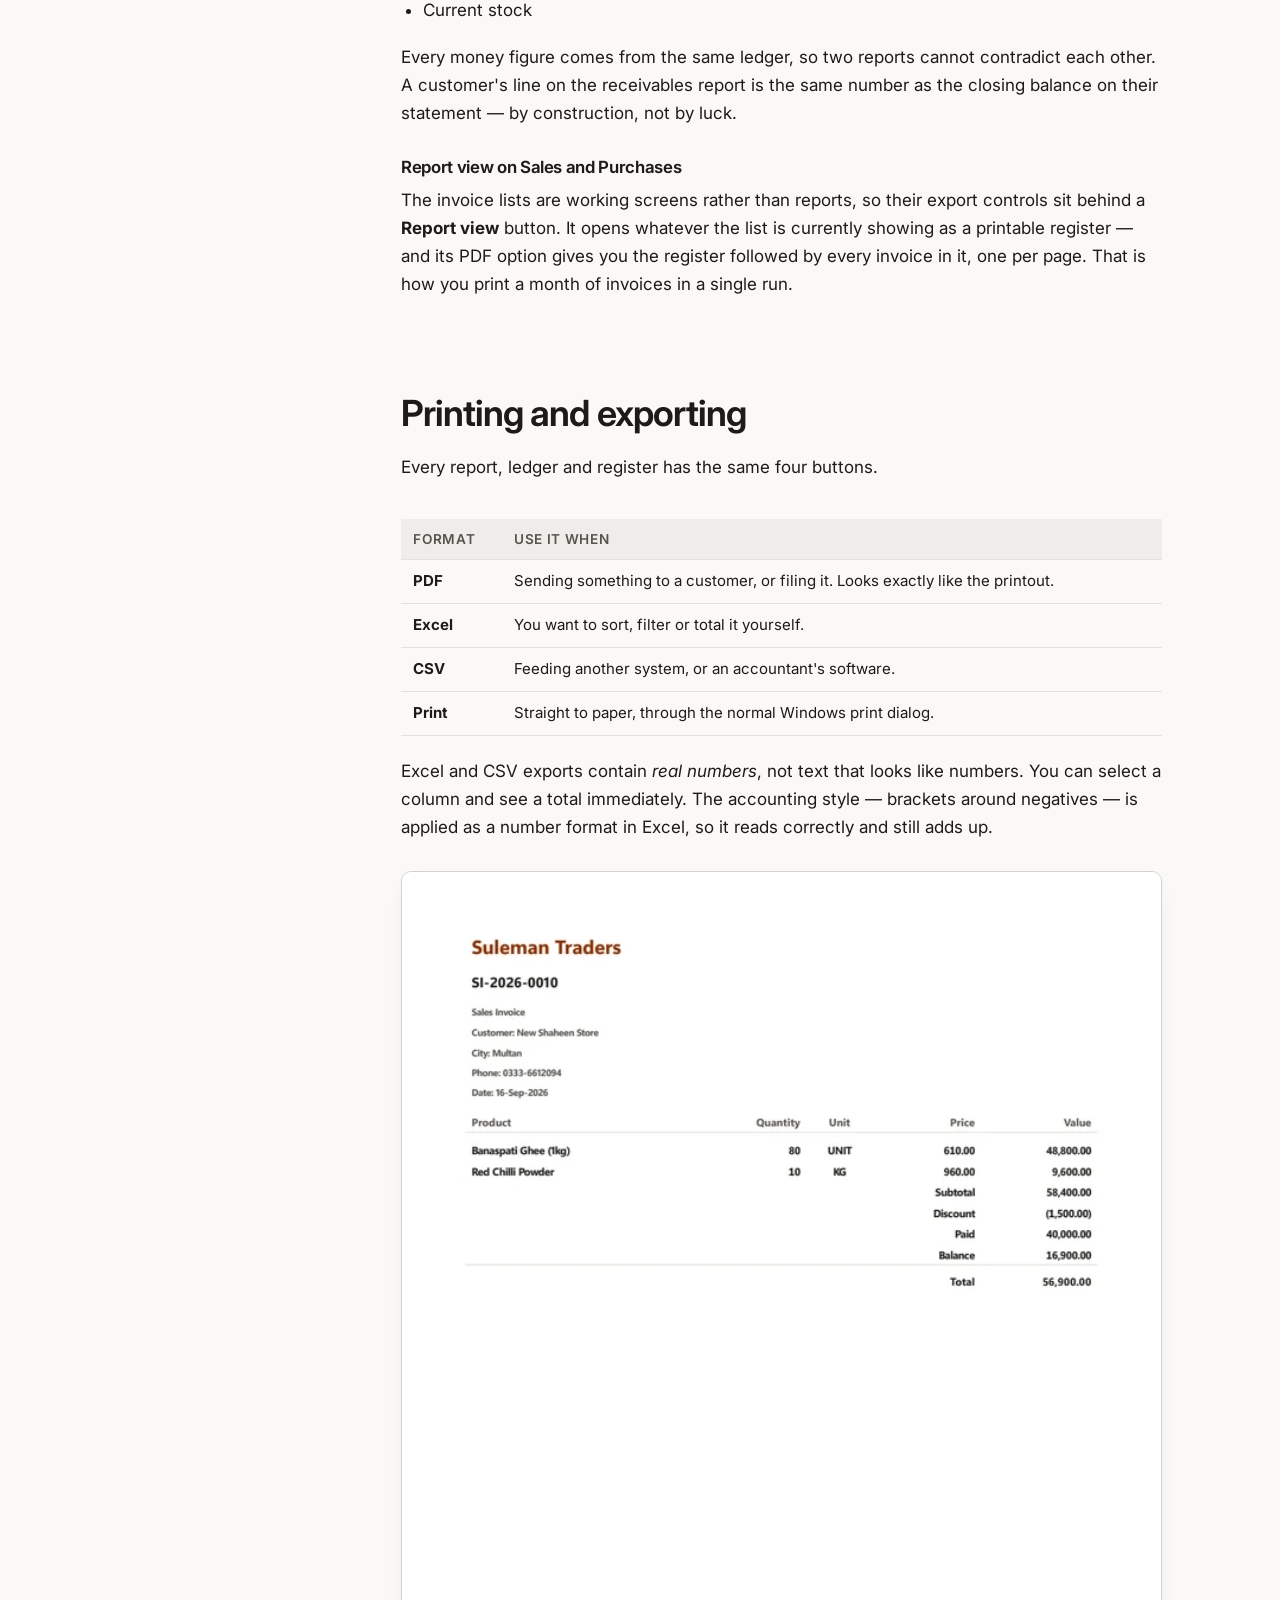
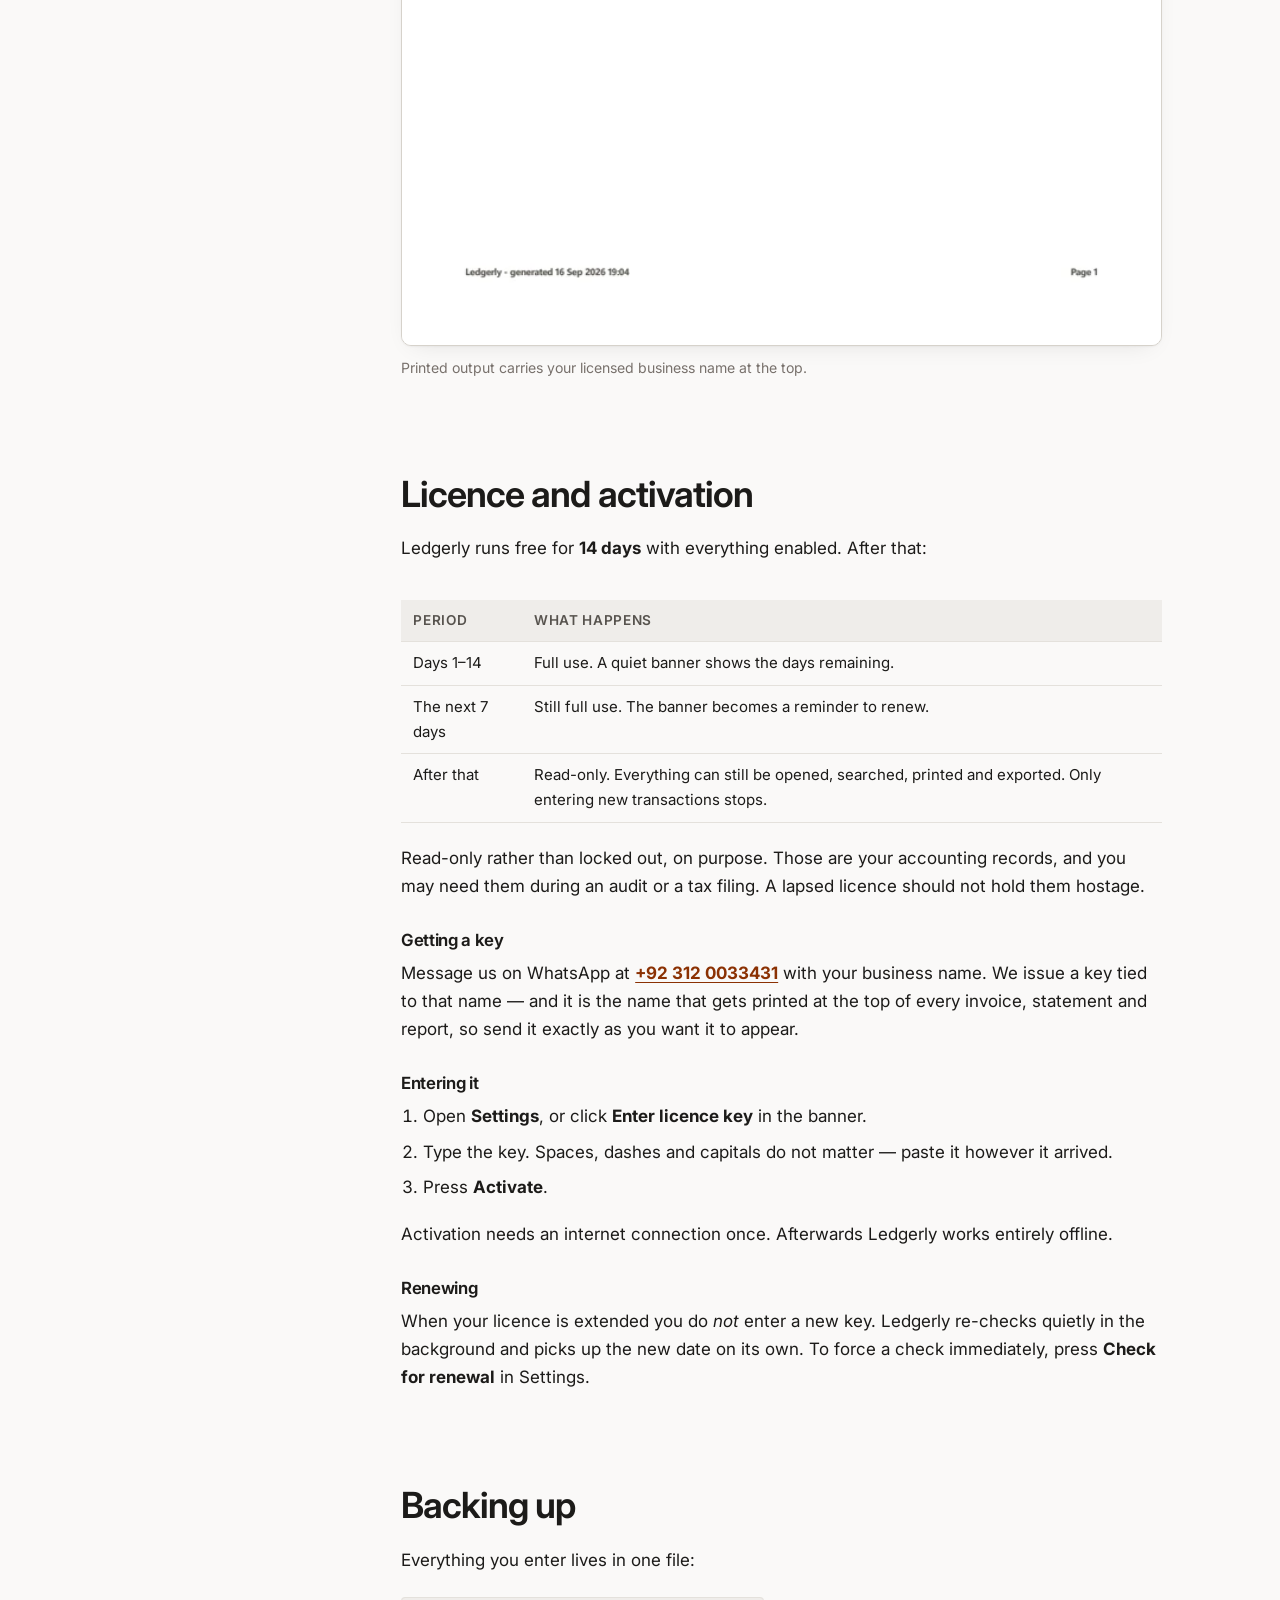
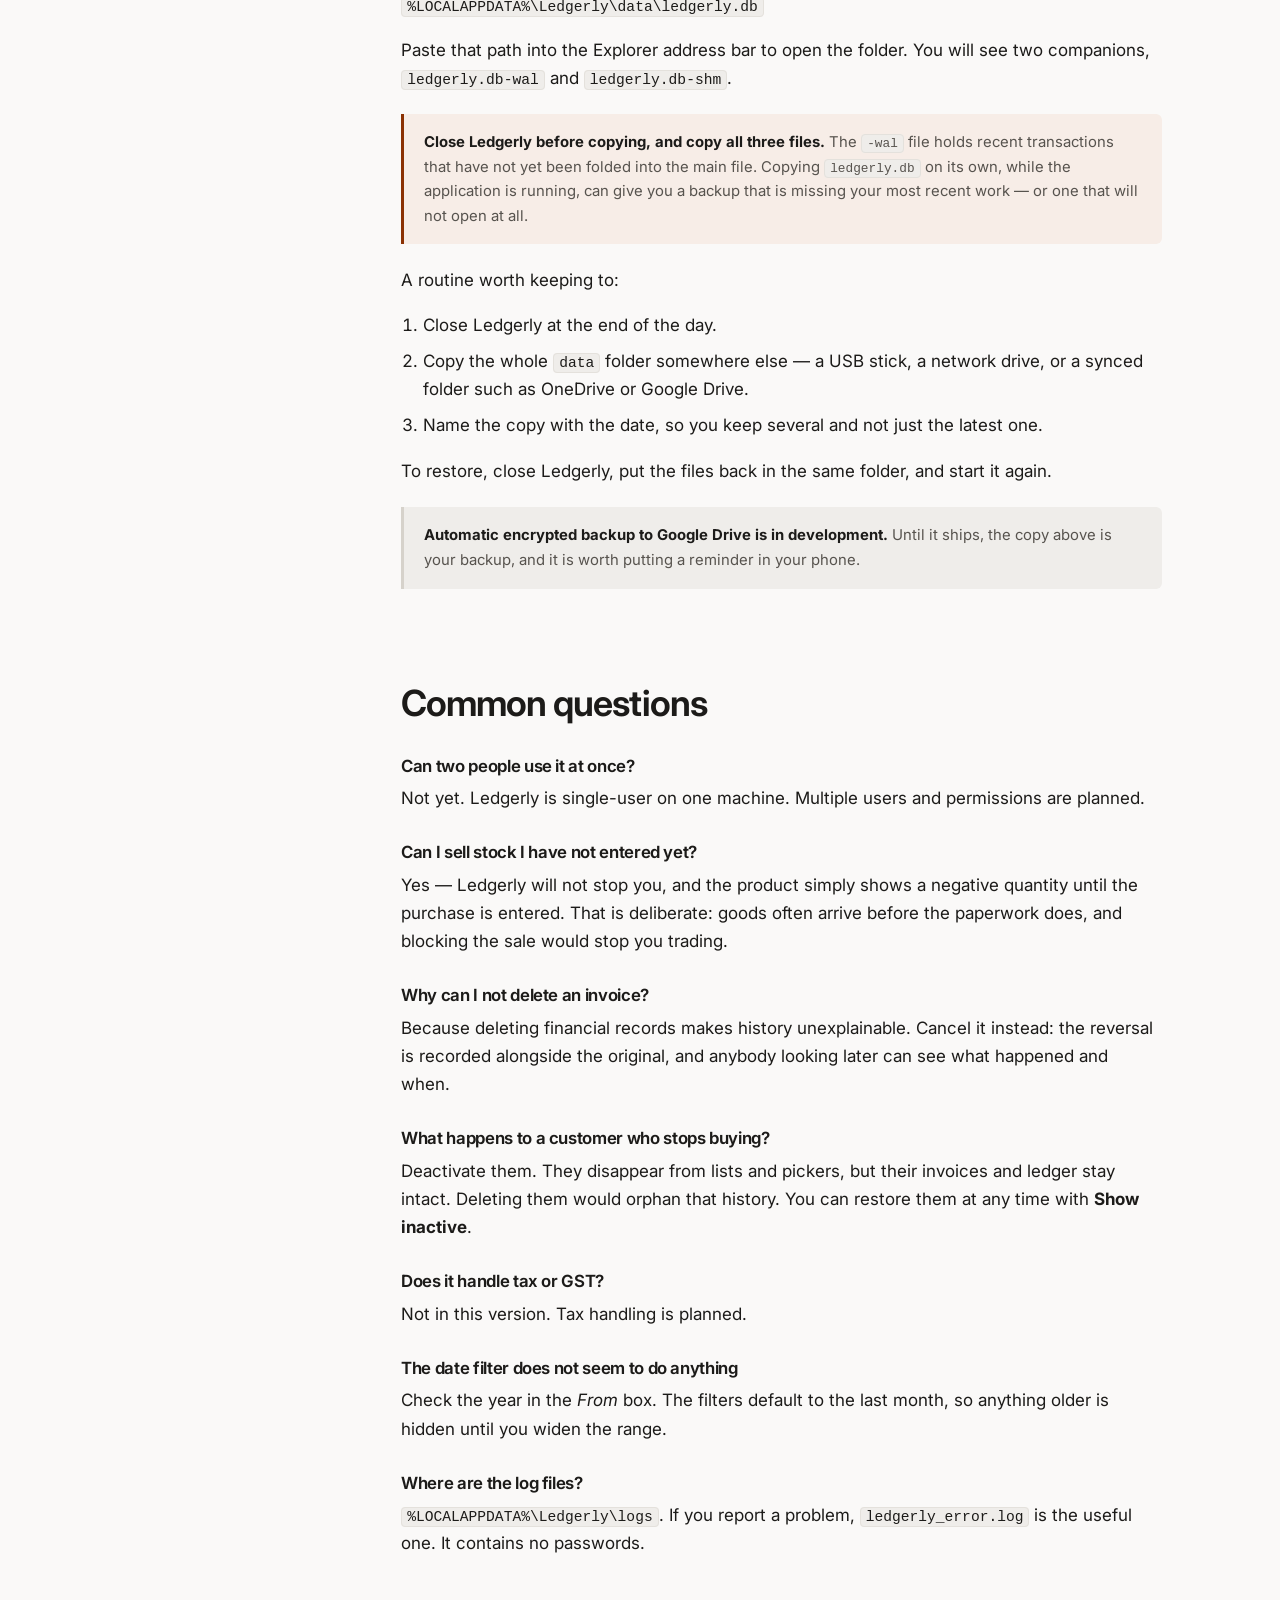
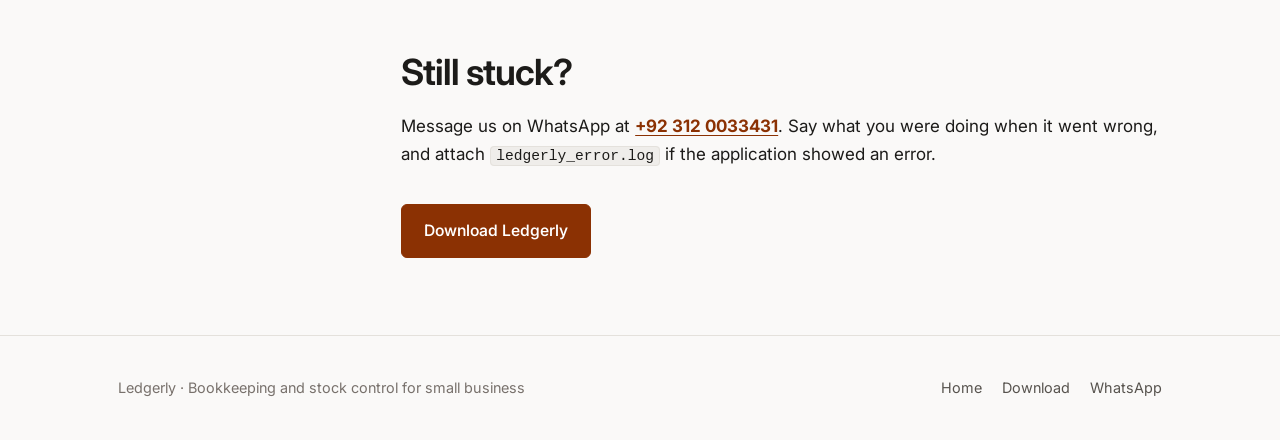
==== commit 7ee85752: "Content-hash the image filenames so a fix actually reaches people The black invoice was fixed on the" ====
--- a/docs.html
+++ b/docs.html
@@ -311,11 +311,11 @@
 
     <h3>Products</h3>
     <figure>
-      <img src="assets/screens/w/products-1000.webp"
-             srcset="assets/screens/w/products-640.webp 640w, assets/screens/w/products-1000.webp 1000w, assets/screens/w/products-1600.webp 1600w, assets/screens/w/products-2200.webp 2200w"
+      <img src="assets/screens/w/products-1000.6b7e13560c.webp"
+             srcset="assets/screens/w/products-640.4c2edbade1.webp 640w, assets/screens/w/products-1000.6b7e13560c.webp 1000w, assets/screens/w/products-1600.a47a3c7017.webp 1600w, assets/screens/w/products-2200.c9fc473bd2.webp 2200w"
              sizes="(min-width: 940px) 700px, calc(100vw - 40px)"
              width="2200" height="1400"
-             data-full="assets/screens/w/products-2200.webp"
+             data-full="assets/screens/w/products-2200.c9fc473bd2.webp"
              alt="The product list showing unit, pack size, purchase price, selling price and reorder level."
              decoding="async" loading="lazy">
       <figcaption>Products, with the prices that get offered on new invoices.</figcaption>
@@ -356,11 +356,11 @@
     <h2 id="sales">Entering a sale</h2>
 
     <figure>
-      <img src="assets/screens/w/invoice-editor-1000.webp"
-             srcset="assets/screens/w/invoice-editor-640.webp 640w, assets/screens/w/invoice-editor-1000.webp 1000w, assets/screens/w/invoice-editor-1600.webp 1600w, assets/screens/w/invoice-editor-2200.webp 2200w"
+      <img src="assets/screens/w/invoice-editor-1000.7d093c74fa.webp"
+             srcset="assets/screens/w/invoice-editor-640.2afaa5063f.webp 640w, assets/screens/w/invoice-editor-1000.7d093c74fa.webp 1000w, assets/screens/w/invoice-editor-1600.699b77cc6f.webp 1600w, assets/screens/w/invoice-editor-2200.7bdaf88f23.webp 2200w"
              sizes="(min-width: 940px) 700px, calc(100vw - 40px)"
              width="2200" height="1516"
-             data-full="assets/screens/w/invoice-editor-2200.webp"
+             data-full="assets/screens/w/invoice-editor-2200.7bdaf88f23.webp"
              alt="The invoice editor with a customer selected, three product lines added, and live totals."
              decoding="async" loading="lazy">
       <figcaption>The entry row sits above the lines. Product, quantity, Enter, repeat.</figcaption>
@@ -455,11 +455,11 @@
     <h2 id="stock">Watching stock</h2>
 
     <figure>
-      <img src="assets/screens/w/inventory-1000.webp"
-             srcset="assets/screens/w/inventory-640.webp 640w, assets/screens/w/inventory-1000.webp 1000w, assets/screens/w/inventory-1600.webp 1600w, assets/screens/w/inventory-2200.webp 2200w"
+      <img src="assets/screens/w/inventory-1000.9b9d6f075f.webp"
+             srcset="assets/screens/w/inventory-640.0699ffbbfd.webp 640w, assets/screens/w/inventory-1000.9b9d6f075f.webp 1000w, assets/screens/w/inventory-1600.1b6e74d025.webp 1600w, assets/screens/w/inventory-2200.f1da16d75d.webp 2200w"
              sizes="(min-width: 940px) 700px, calc(100vw - 40px)"
              width="2200" height="1400"
-             data-full="assets/screens/w/inventory-2200.webp"
+             data-full="assets/screens/w/inventory-2200.f1da16d75d.webp"
              alt="Current stock with quantities, values and low-stock flags."
              decoding="async" loading="lazy">
       <figcaption>Current stock, derived from every movement rather than stored.</figcaption>
@@ -482,11 +482,11 @@
     <h2 id="ledgers">Ledgers and statements</h2>
 
     <figure>
-      <img src="assets/screens/w/ledger-1000.webp"
-             srcset="assets/screens/w/ledger-640.webp 640w, assets/screens/w/ledger-1000.webp 1000w, assets/screens/w/ledger-1600.webp 1600w, assets/screens/w/ledger-2200.webp 2200w"
+      <img src="assets/screens/w/ledger-1000.fa75c85f3d.webp"
+             srcset="assets/screens/w/ledger-640.6984881759.webp 640w, assets/screens/w/ledger-1000.fa75c85f3d.webp 1000w, assets/screens/w/ledger-1600.b7d885c318.webp 1600w, assets/screens/w/ledger-2200.3aaa8a2e66.webp 2200w"
              sizes="(min-width: 940px) 700px, calc(100vw - 40px)"
              width="2200" height="1400"
-             data-full="assets/screens/w/ledger-2200.webp"
+             data-full="assets/screens/w/ledger-2200.3aaa8a2e66.webp"
              alt="A customer ledger with invoices, receipts and a running balance."
              decoding="async" loading="lazy">
       <figcaption>A running statement, with the closing balance at the bottom.</figcaption>
@@ -558,11 +558,11 @@
     </p>
 
     <figure>
-      <img src="assets/screens/w/printed-invoice-1000.webp"
-             srcset="assets/screens/w/printed-invoice-640.webp 640w, assets/screens/w/printed-invoice-1000.webp 1000w"
+      <img src="assets/screens/w/printed-invoice-1000.dbd9cd1dea.webp"
+             srcset="assets/screens/w/printed-invoice-640.a993bcdd2b.webp 640w, assets/screens/w/printed-invoice-1000.dbd9cd1dea.webp 1000w"
              sizes="(min-width: 900px) 470px, calc(100vw - 40px)"
              width="1000" height="1414"
-             data-full="assets/screens/w/printed-invoice-1000.webp"
+             data-full="assets/screens/w/printed-invoice-1000.dbd9cd1dea.webp"
              alt="A printed invoice with the business name, customer details, lines and closing totals."
              decoding="async" loading="lazy">
       <figcaption>Printed output carries your licensed business name at the top.</figcaption>
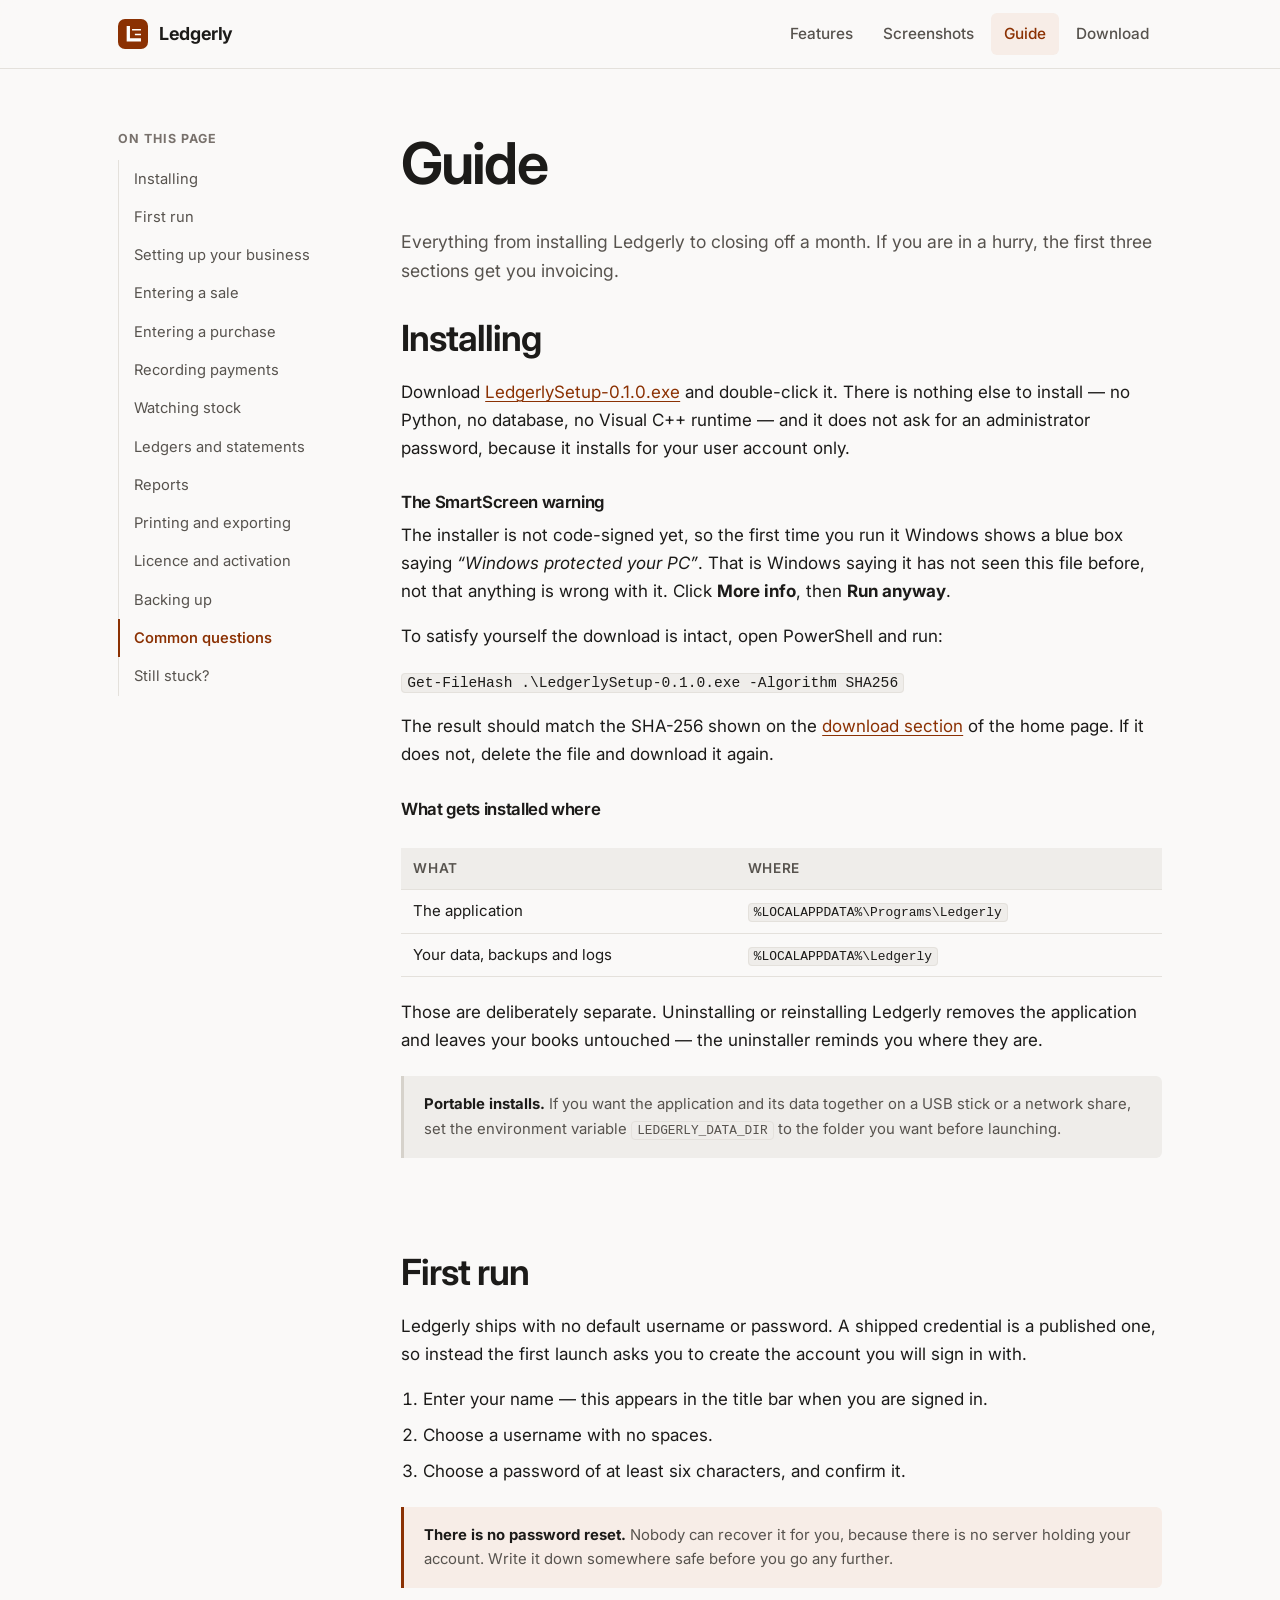
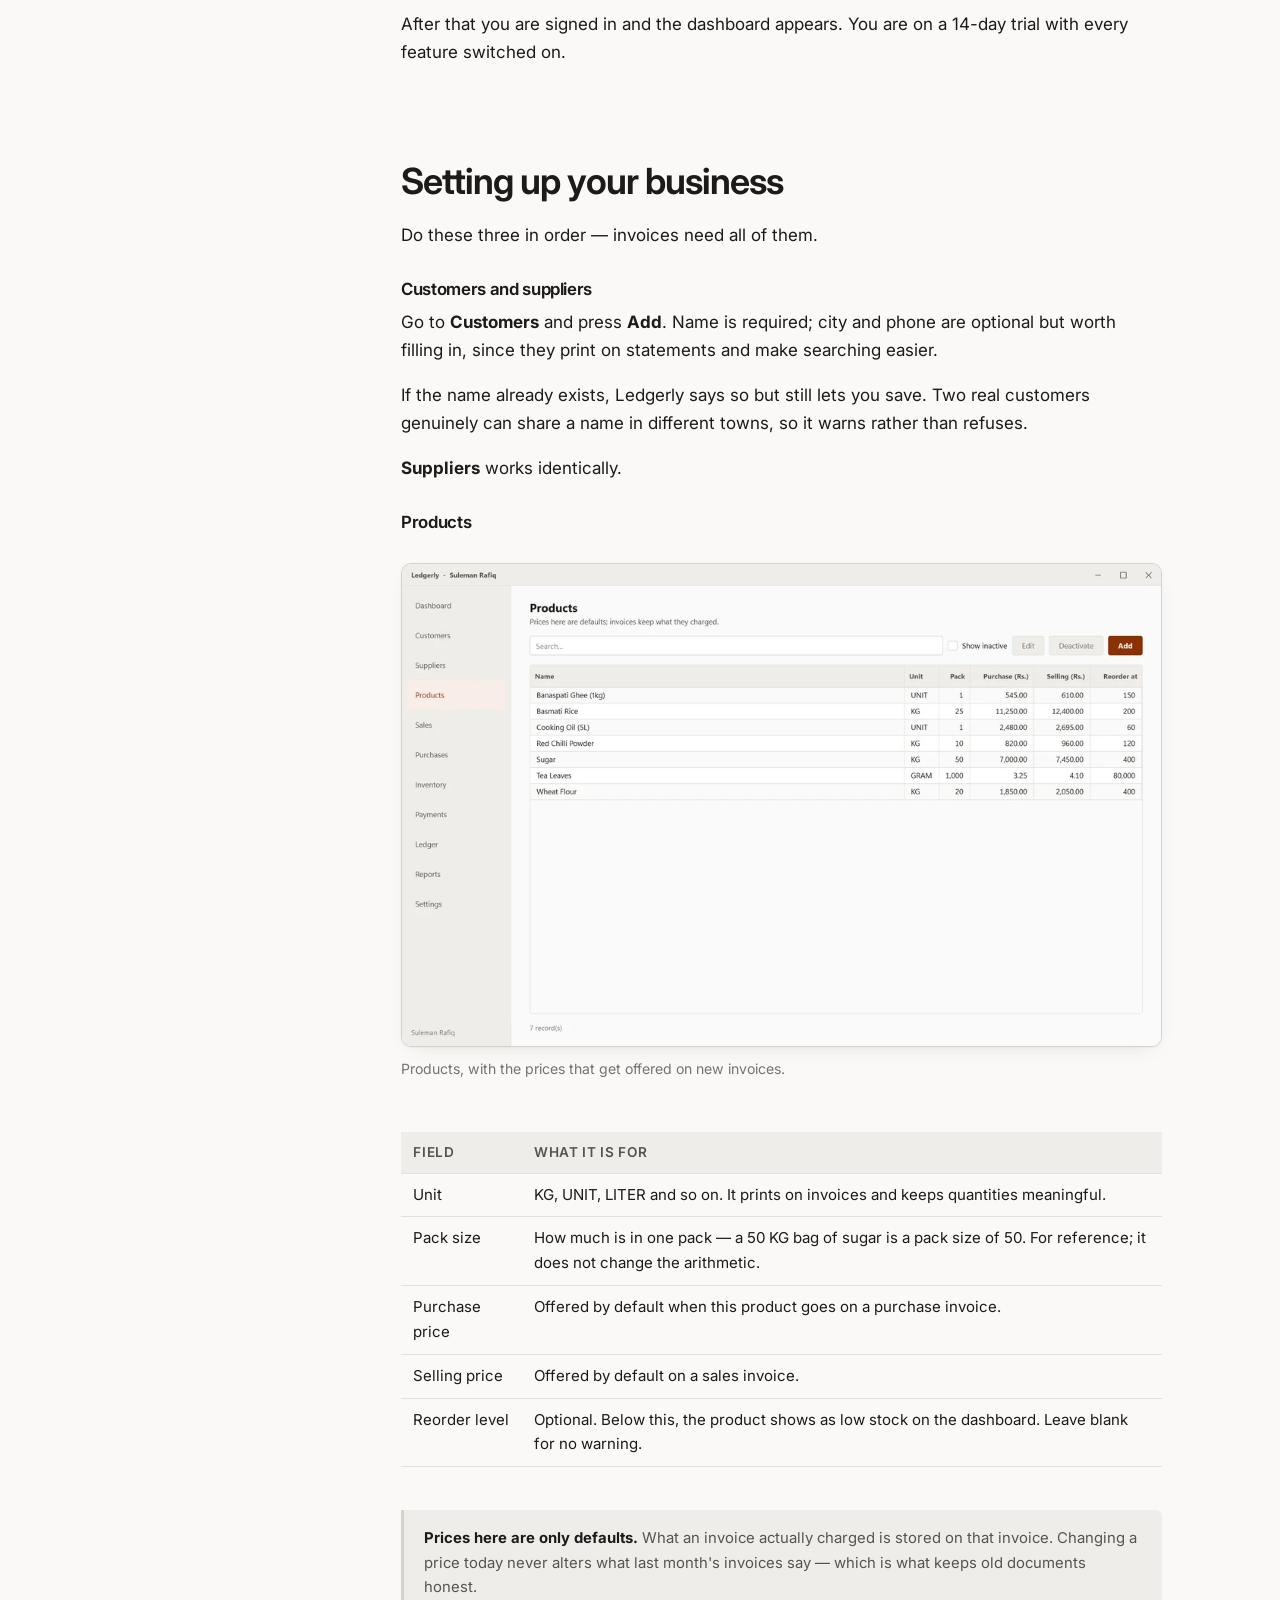
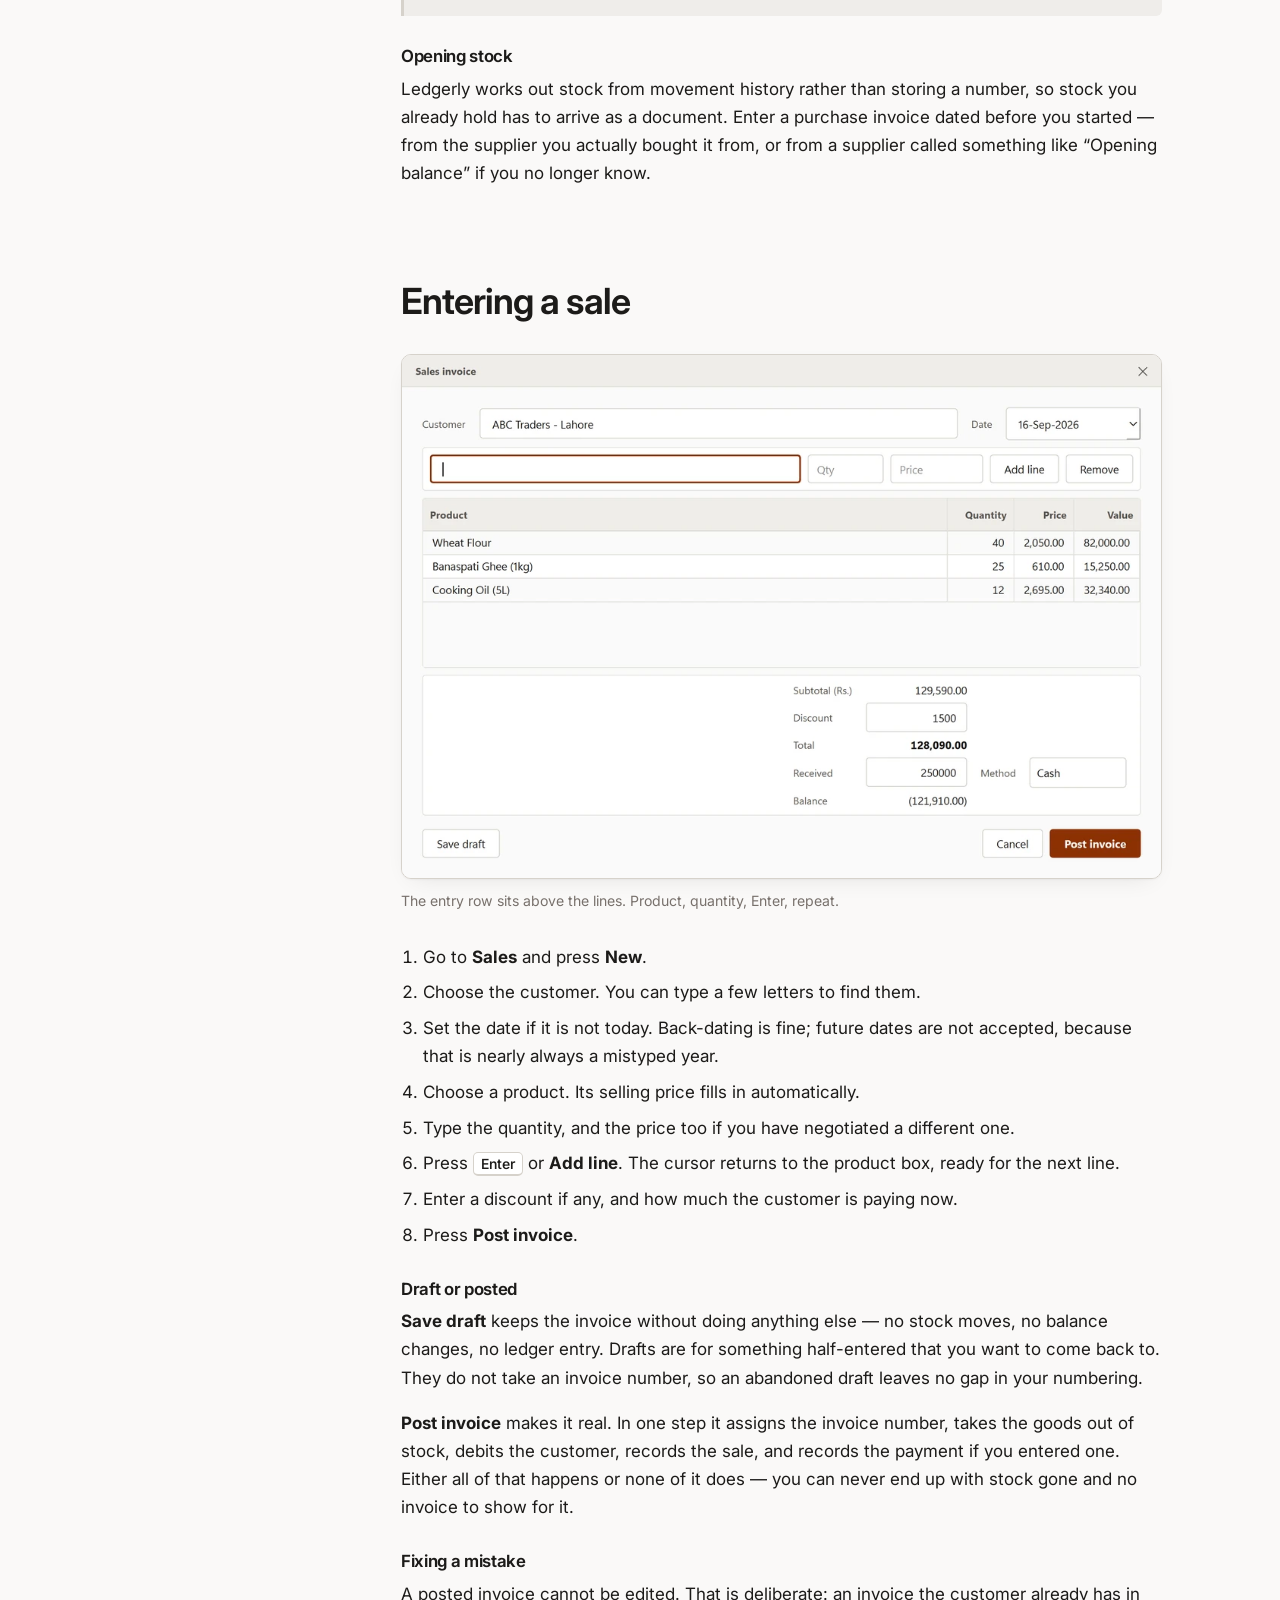
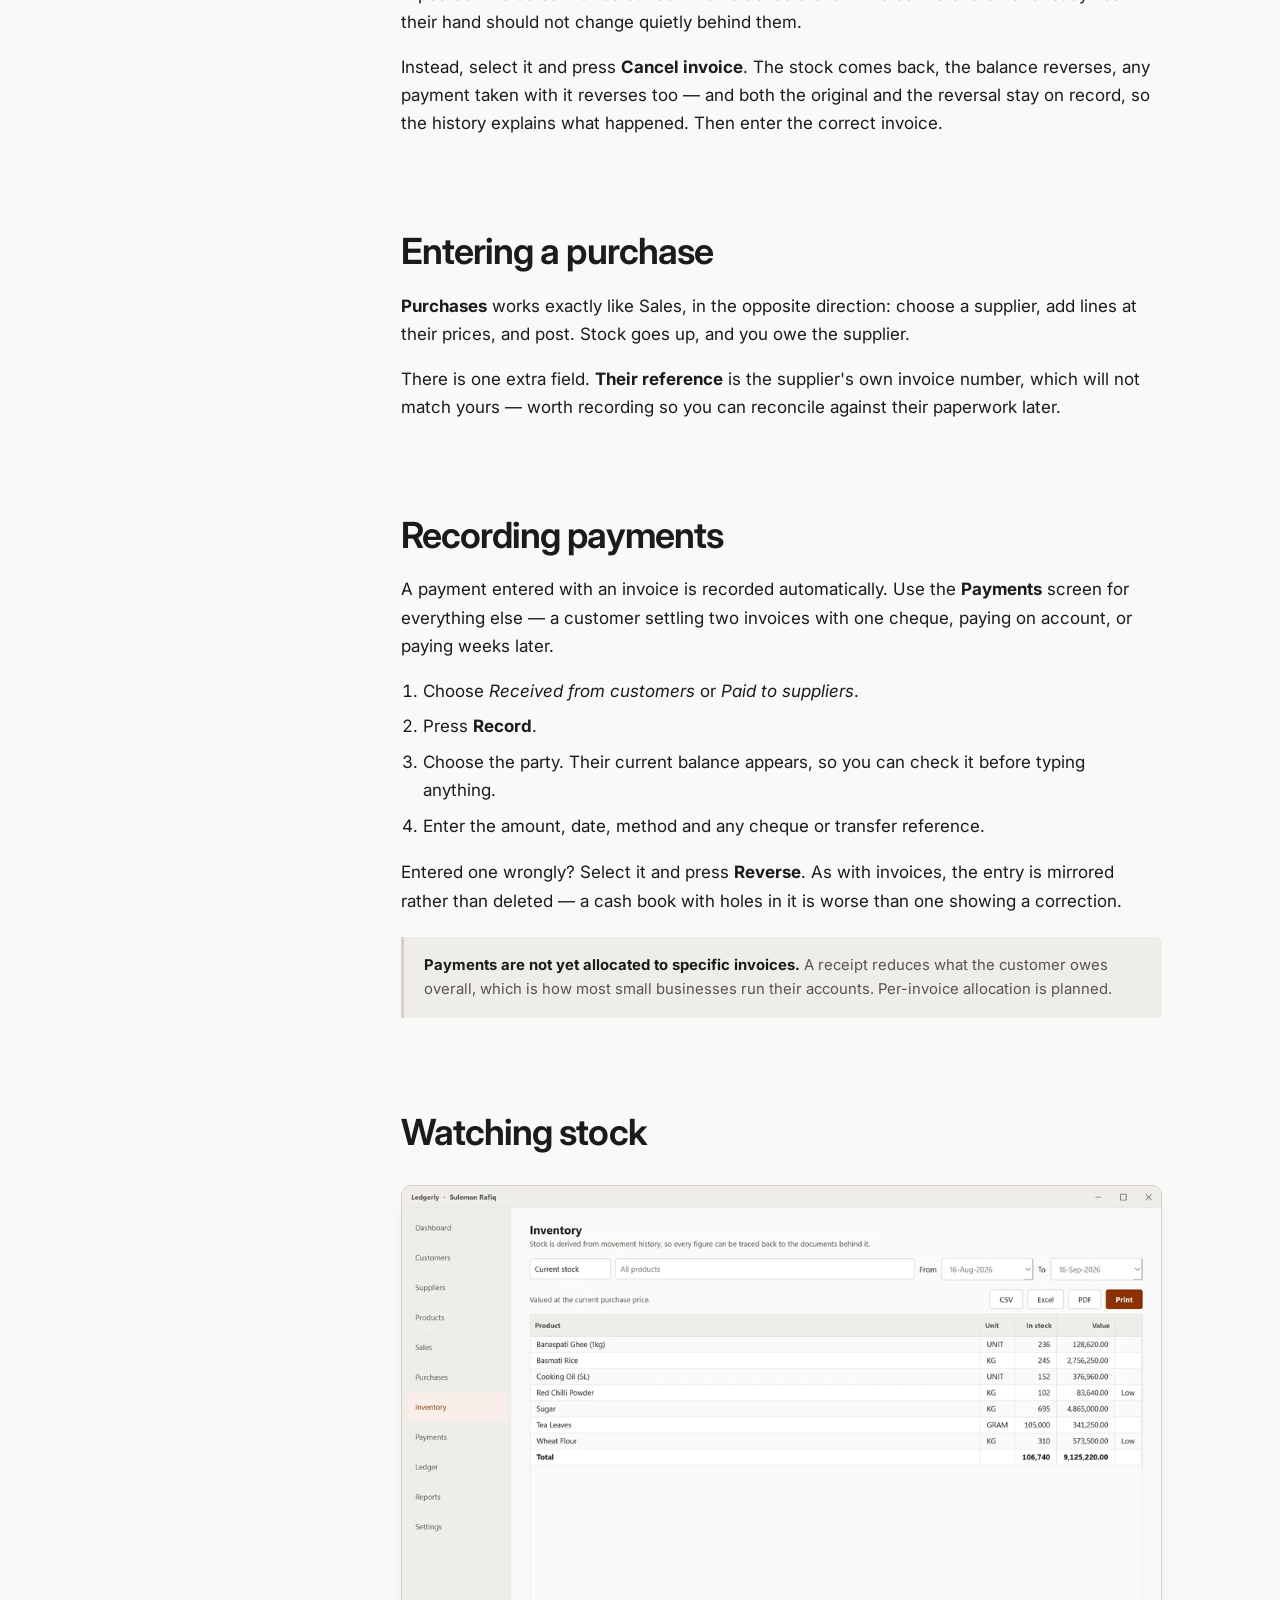
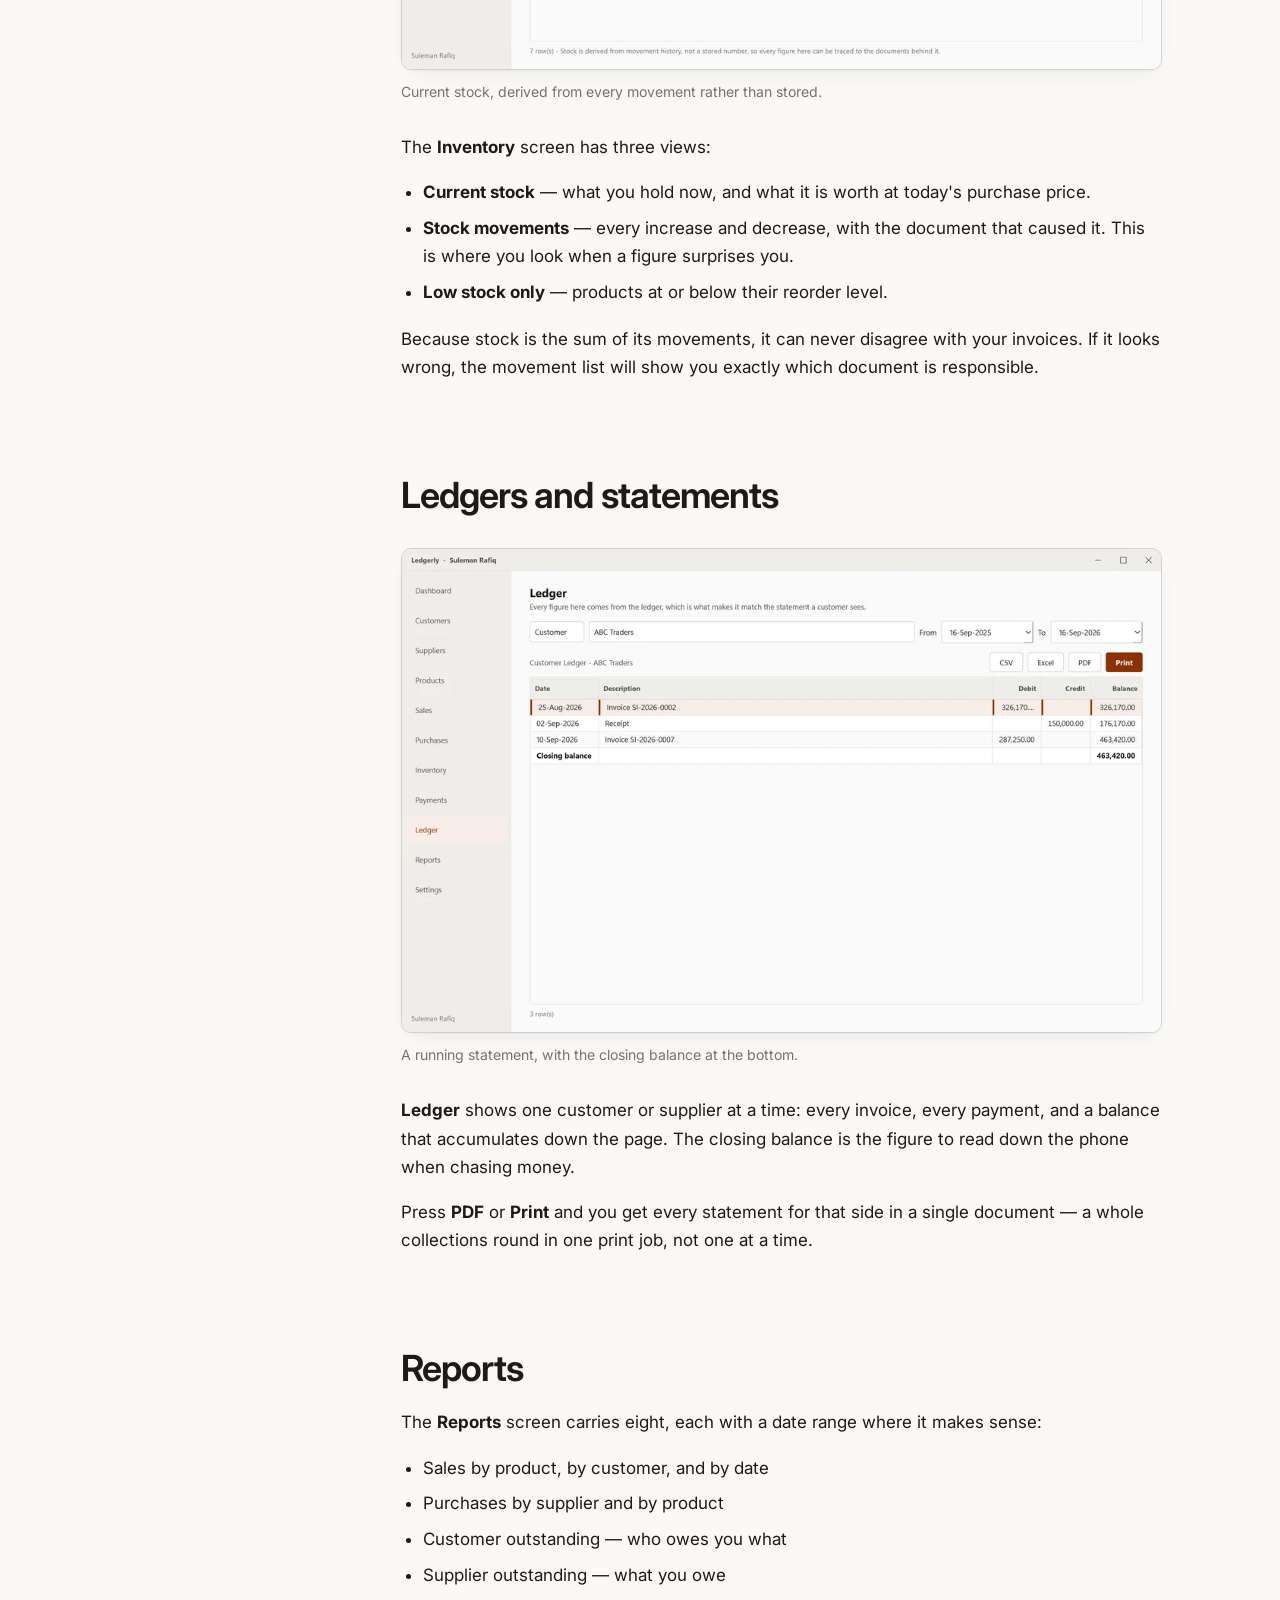
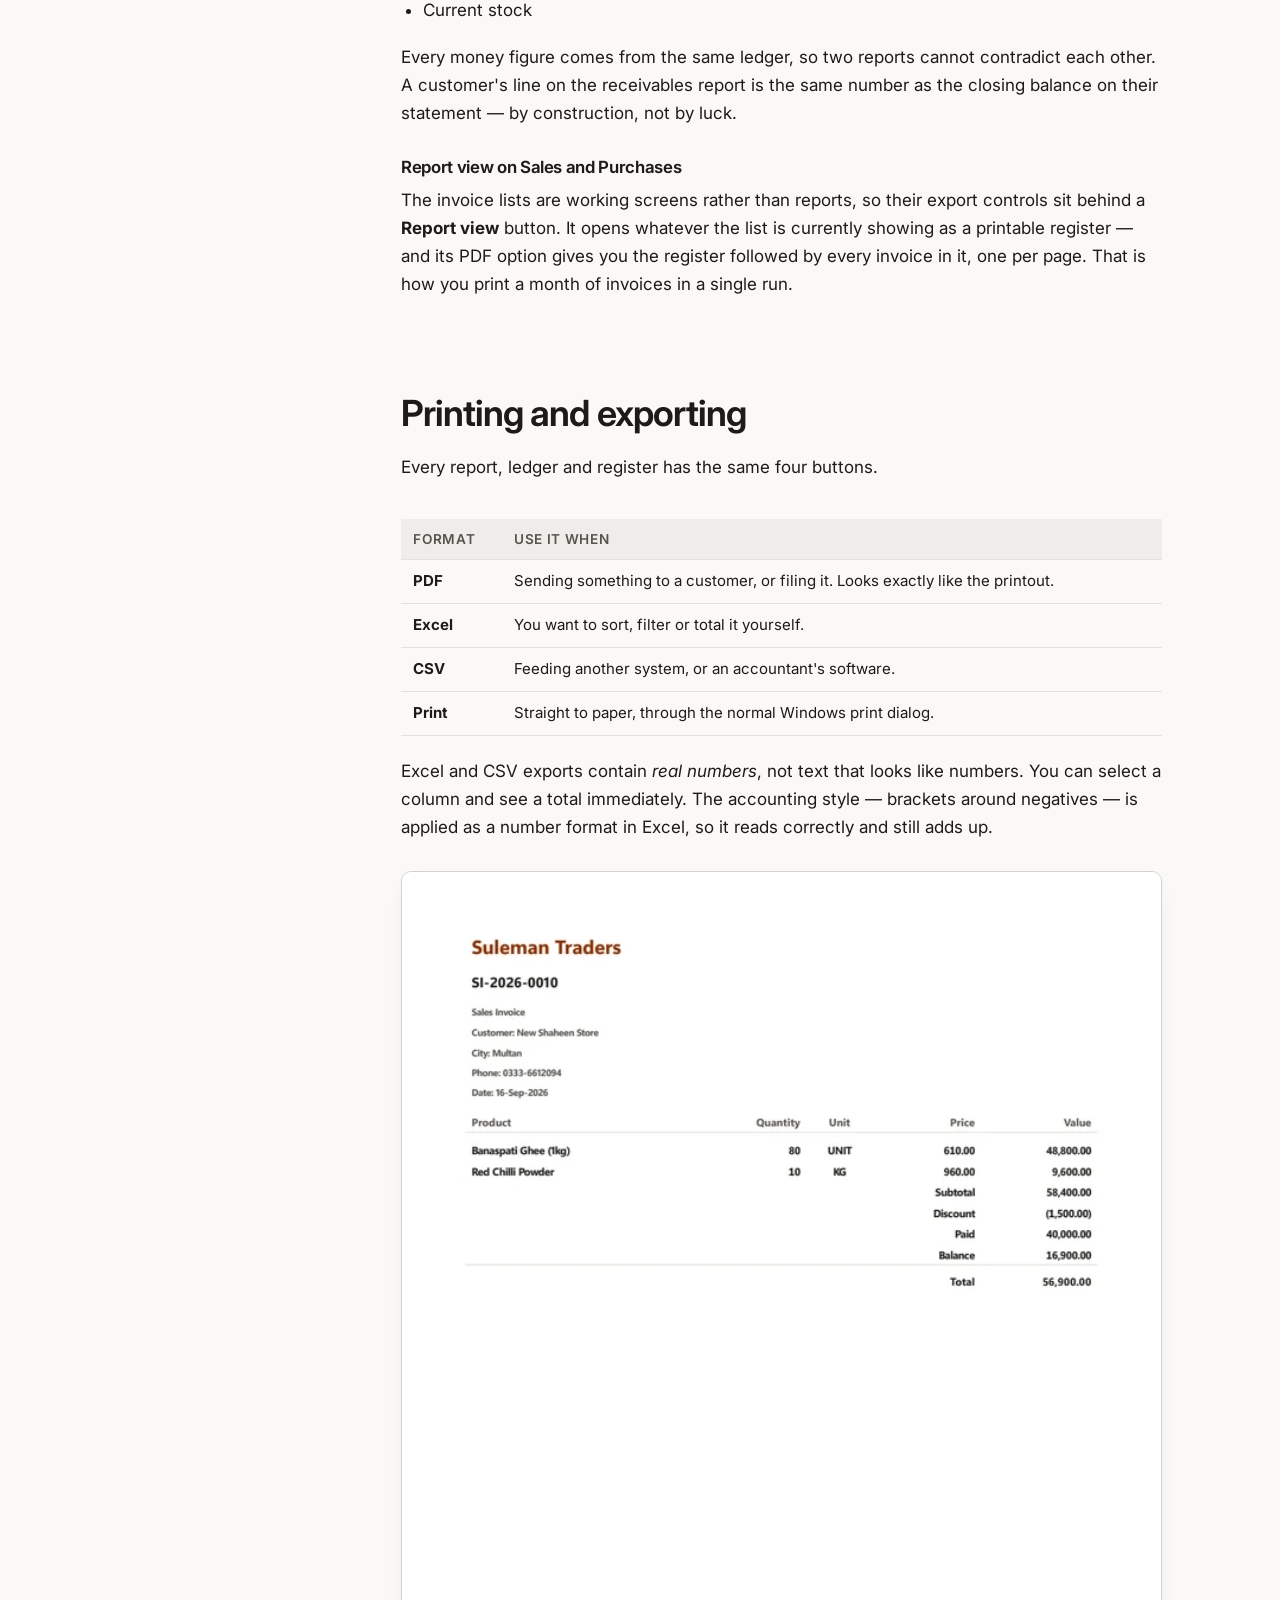
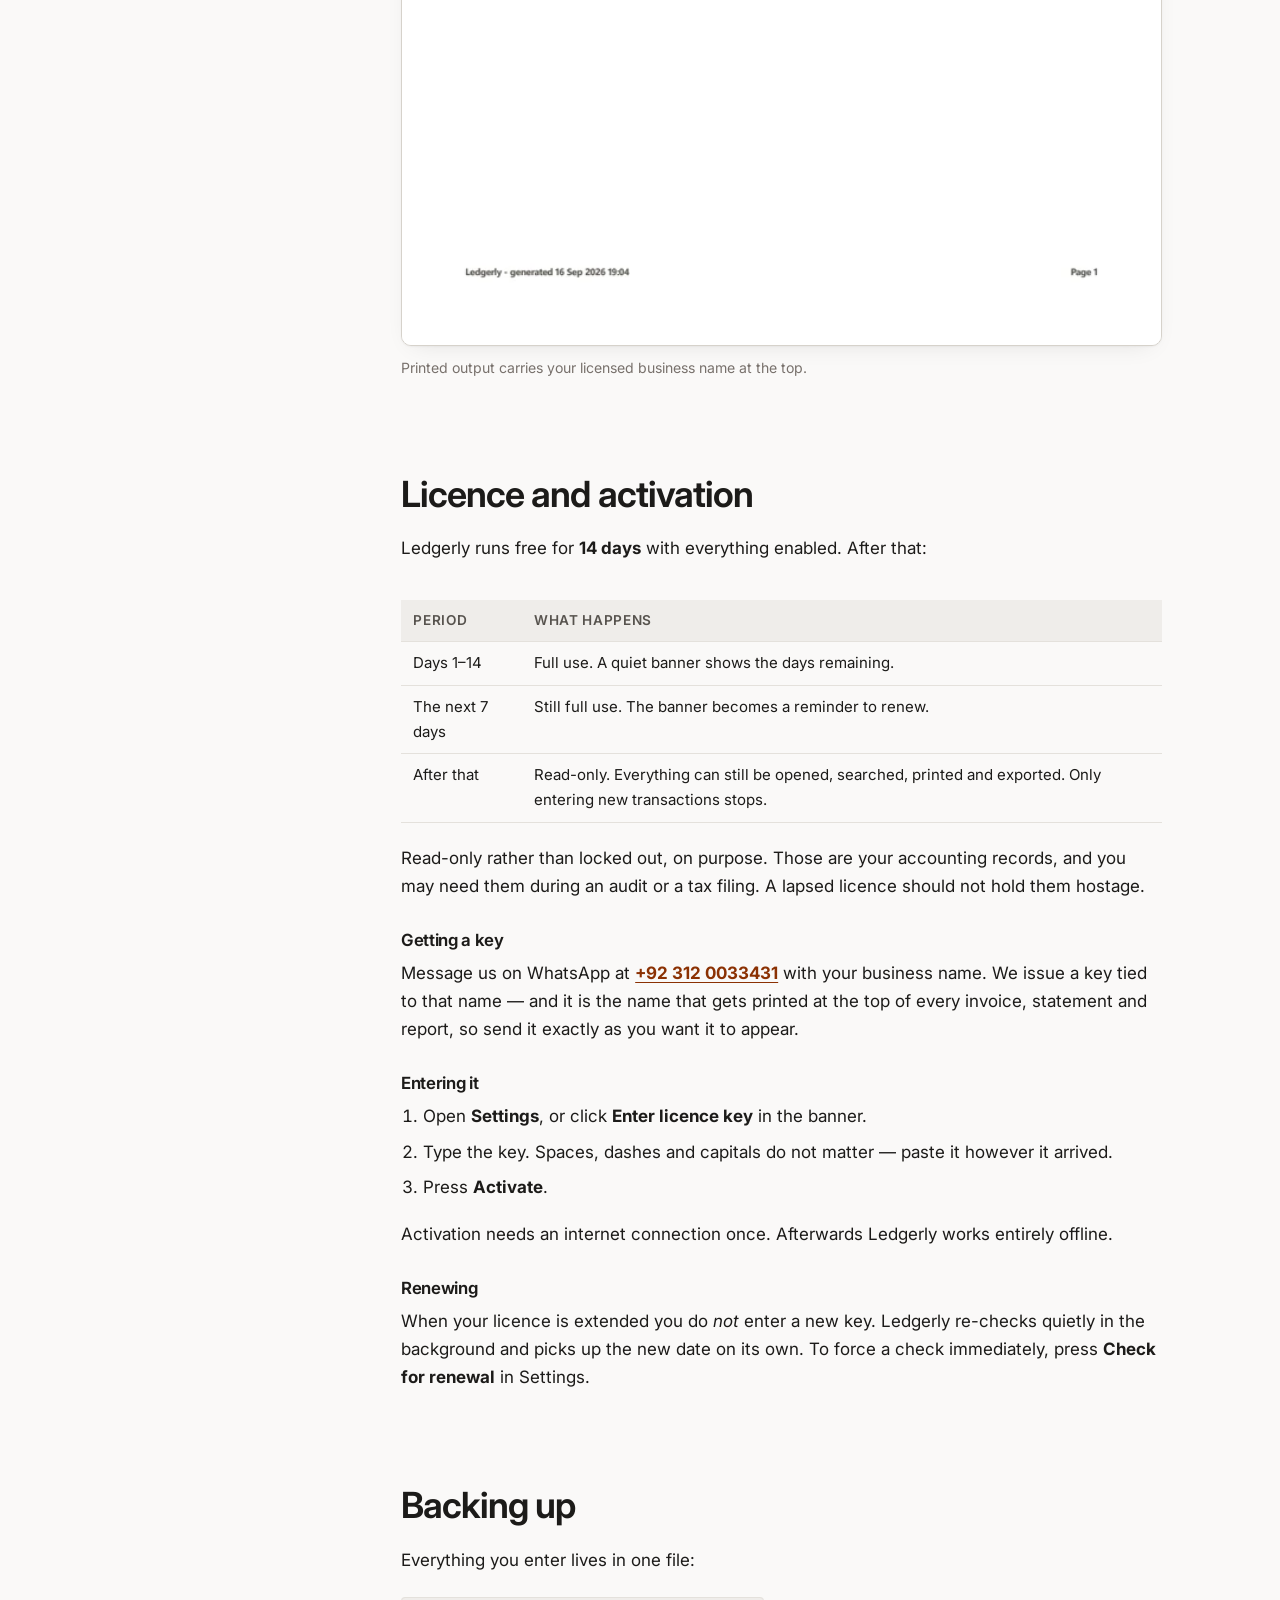
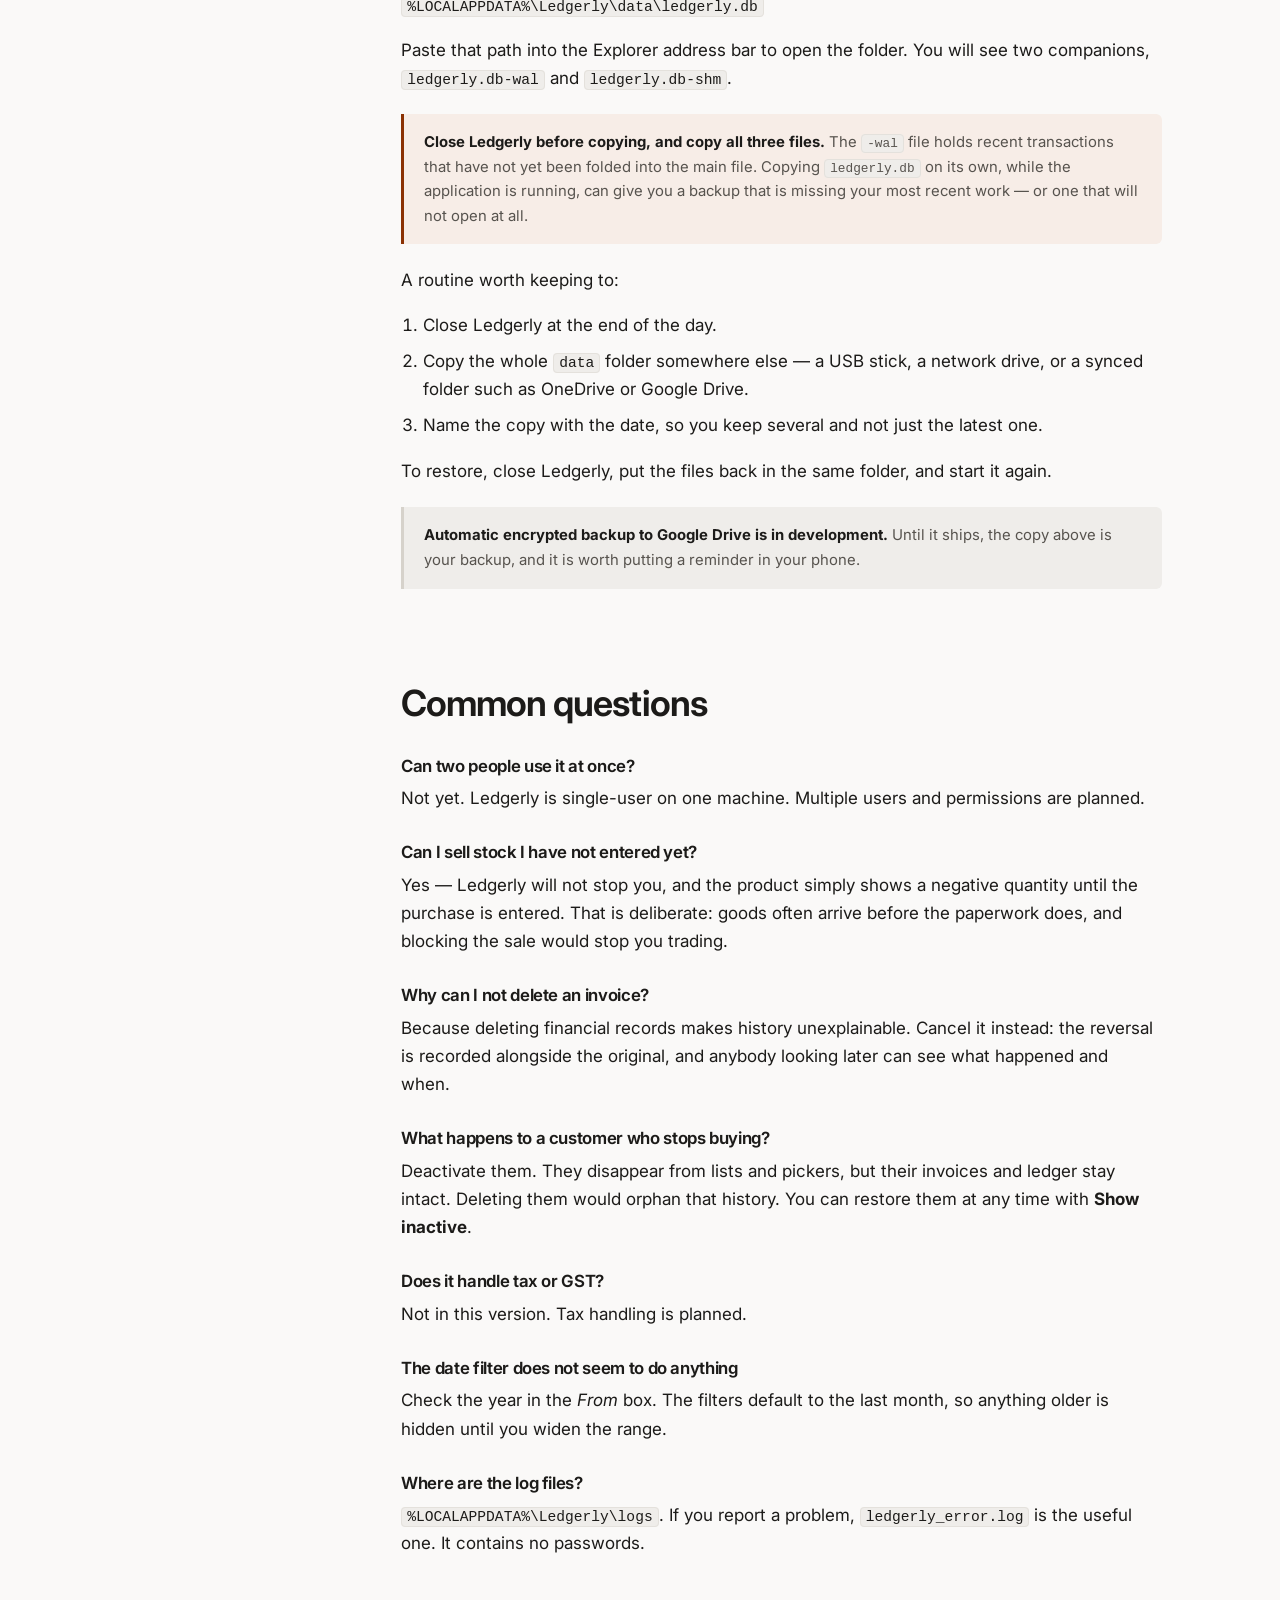
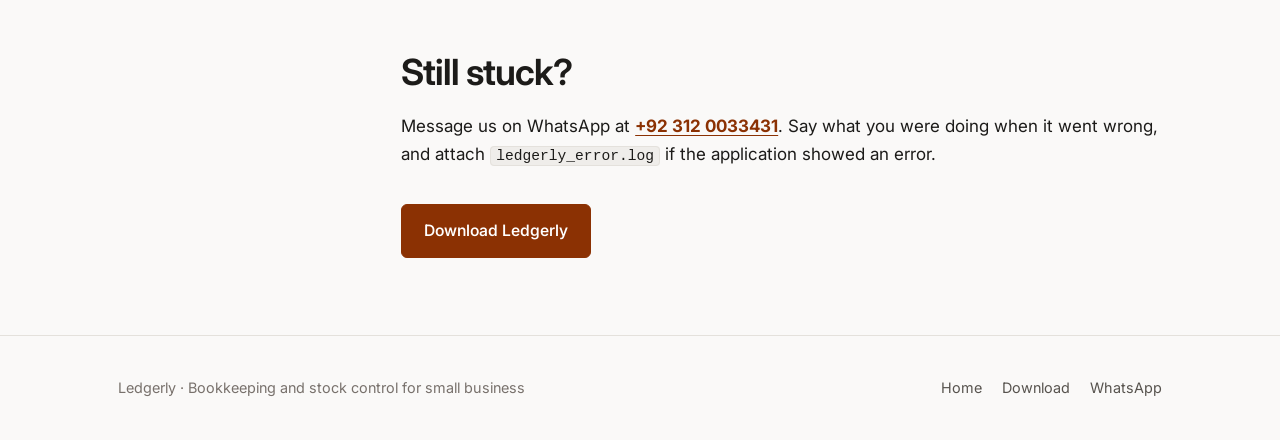
==== commit cf77f363: "Take the new ledger mark, and the build that carries it The logo is no longer a letter in a box: it " ====
--- a/docs.html
+++ b/docs.html
@@ -177,7 +177,7 @@
 
 <header class="site-header">
   <div class="wrap">
-    <a class="brand" href="./"><span class="mark" aria-hidden="true">L</span> Ledgerly</a>
+    <a class="brand" href="./"><span class="mark" aria-hidden="true"><svg viewBox="0 0 64 64" fill="none" stroke="currentColor" stroke-linecap="butt" stroke-linejoin="miter"><path d="M22 15V44.5H49" stroke-width="7"/><path d="M30 23H49 M36 33H49" stroke-width="3.5"/></svg></span> Ledgerly</a>
     <nav class="site-nav">
       <a class="hide-sm" href="/#features">Features</a>
       <a class="hide-sm" href="/#screens">Screenshots</a>
--- a/assets/style.css
+++ b/assets/style.css
@@ -271,17 +271,22 @@
   color: var(--text);
 }
 
+/* The mark: the accent square is CSS so it follows the theme, and the
+   ruled ledger inside it is an inline SVG taking currentColor. Same
+   geometry as resources/icons, which tools/make_icon.py generates. */
 .mark {
   width: 30px;
   height: 30px;
-  border-radius: 8px;
+  border-radius: 7px;
   background: var(--accent);
-  display: grid;
-  place-items: center;
   color: var(--on-accent);
-  font-weight: 700;
-  font-size: 1rem;
   flex: none;
+}
+
+.mark svg {
+  display: block;
+  width: 100%;
+  height: 100%;
 }
 
 .site-nav {
